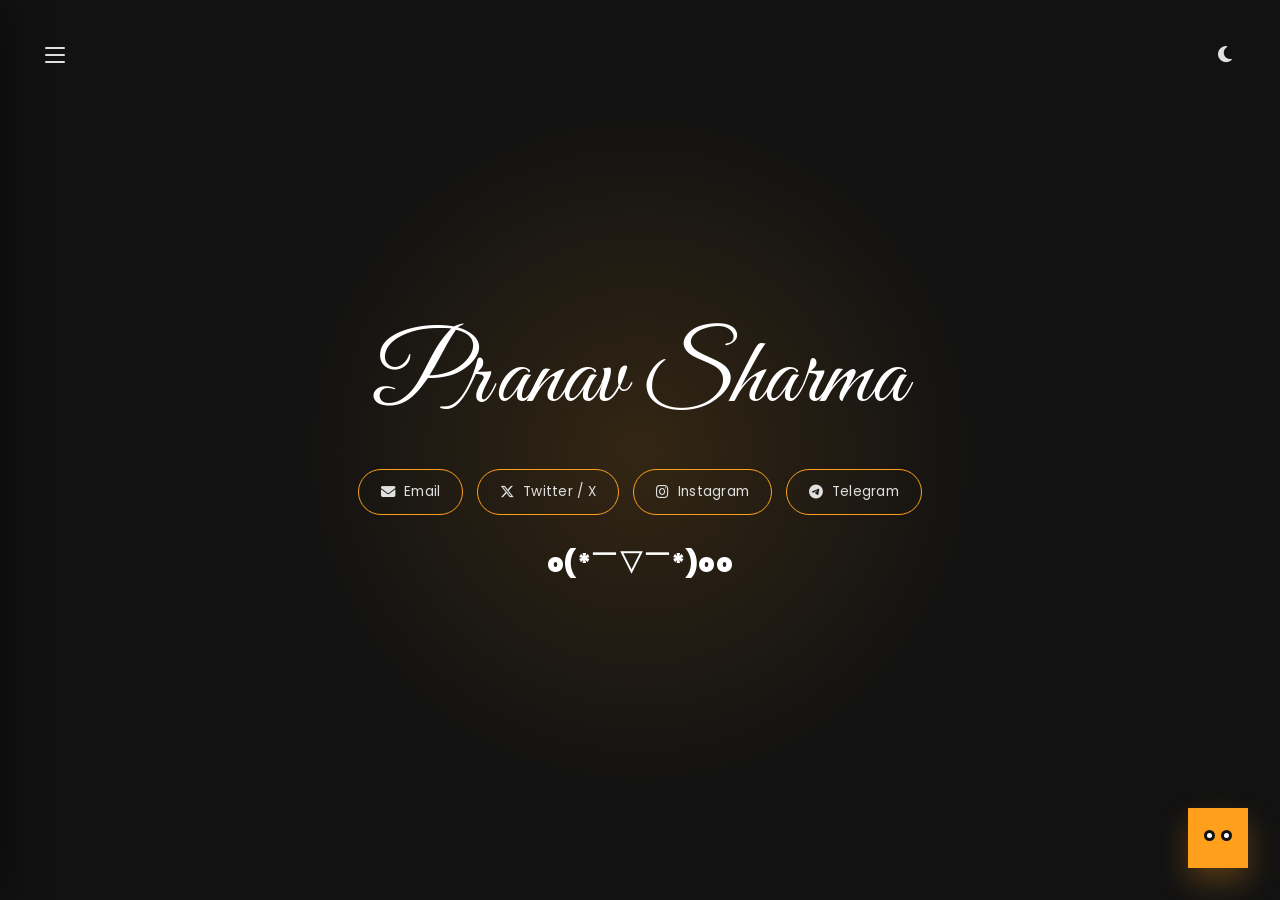
==== index.html @ 4fa2304f "Update index.html" ====
<!DOCTYPE html>
<html lang="en">
<head>
  <meta charset="UTF-8">
  <meta name="viewport" content="width=device-width, initial-scale=1.0">
  <title>Pranav Sharma</title>
  <meta name="description" content="Pranav Sharma — personal portfolio.">

  <link rel="preconnect" href="https://fonts.googleapis.com">
  <link rel="preconnect" href="https://fonts.gstatic.com" crossorigin>
  <link href="https://fonts.googleapis.com/css2?family=Great+Vibes&family=Poppins:wght@300;400;500;900&display=swap" rel="stylesheet">
  <link rel="stylesheet" href="https://cdnjs.cloudflare.com/ajax/libs/font-awesome/6.5.1/css/all.min.css">

  <style>
:root {
  --bg-color: #121212;
  --text-color: #e0e0e0;
  --name-color: #ffffff;
  --accent-color: #bb86fc;
  --accent-soft: rgba(187, 134, 252, 0.14);
  --accent-soft-strong: rgba(187, 134, 252, 0.28);
  --nav-bg: #1e1e1e;
  --shadow-color: rgba(0, 0, 0, 0.45);
  --backdrop-color: rgba(0, 0, 0, 0.5);
  --font-display: 'Great Vibes', cursive;
  --font-body: 'Poppins', sans-serif;
  --ease: cubic-bezier(0.4, 0, 0.2, 1);
}

body.light-theme {
  --bg-color: #fdfaf6;
  --text-color: #5d5d5d;
  --name-color: #2c2c2c;
  --nav-bg: #f9f4ef;
  --shadow-color: rgba(44, 44, 44, 0.12);
  --backdrop-color: rgba(44, 44, 44, 0.25);
}

* { margin: 0; padding: 0; box-sizing: border-box; }
html { scroll-behavior: smooth; }

body {
  background-color: var(--bg-color);
  color: var(--text-color);
  font-family: var(--font-body);
  font-weight: 300;
  overflow-x: hidden;
  min-height: 100vh;
  transition: background-color 0.5s ease, color 0.5s ease;
}

::selection { background: var(--accent-color); color: var(--bg-color); }
a { text-decoration: none; }
button { font-family: inherit; border: none; background: none; cursor: pointer; }

a:focus-visible,
button:focus-visible,
.pet-blob:focus-visible {
  outline: 2px solid var(--accent-color);
  outline-offset: 4px;
  border-radius: 4px;
}

.icon-btn {
  position: fixed;
  top: 2rem;
  width: 46px;
  height: 46px;
  display: flex;
  align-items: center;
  justify-content: center;
  border-radius: 50%;
  color: var(--text-color);
  font-size: 1.15rem;
  z-index: 1100;
  transition: background-color 0.3s ease, color 0.3s ease, transform 0.3s ease;
}

.icon-btn:hover {
  background-color: var(--accent-soft);
  color: var(--accent-color);
  transform: translateY(-2px);
}

.hamburger { left: 2rem; }
.theme-toggle { right: 2rem; }

.hamburger {
  display: flex;
  flex-direction: column;
  align-items: center;
  justify-content: center;
  gap: 5px;
}

.hamburger .bar {
  width: 20px;
  height: 2px;
  background-color: var(--text-color);
  border-radius: 2px;
  transition: transform 0.35s var(--ease), opacity 0.25s ease, background-color 0.3s ease;
}

.hamburger:hover .bar { background-color: var(--accent-color); }
.hamburger.open .bar:nth-child(1) { transform: translateY(7px) rotate(45deg); }
.hamburger.open .bar:nth-child(2) { opacity: 0; }
.hamburger.open .bar:nth-child(3) { transform: translateY(-7px) rotate(-45deg); }

.icon-moon, .icon-sun {
  position: absolute;
  top: 50%;
  left: 50%;
  transform: translate(-50%, -50%) rotate(0deg);
  transition: opacity 0.45s ease, transform 0.55s var(--ease);
}

.icon-moon { opacity: 1; }
.icon-sun  { opacity: 0; transform: translate(-50%, -50%) rotate(-90deg); }
body.light-theme .icon-moon { opacity: 0; transform: translate(-50%, -50%) rotate(90deg); }
body.light-theme .icon-sun  { opacity: 1; transform: translate(-50%, -50%) rotate(0deg); }

.nav-backdrop {
  position: fixed;
  inset: 0;
  background: var(--backdrop-color);
  opacity: 0;
  pointer-events: none;
  transition: opacity 0.4s ease;
  z-index: 999;
}
.nav-backdrop.visible { opacity: 1; pointer-events: auto; }

.side-nav {
  position: fixed;
  top: 0;
  left: 0;
  height: 100vh;
  width: 320px;
  max-width: 85vw;
  background-color: var(--nav-bg);
  transform: translateX(-100%);
  transition: transform 0.5s var(--ease), background-color 0.5s ease;
  z-index: 1000;
  padding: 6rem 2.2rem 2rem;
  box-shadow: 6px 0 40px var(--shadow-color);
  overflow-y: auto;
  scrollbar-width: thin;
  scrollbar-color: var(--accent-soft-strong) transparent;
}
.side-nav.open { transform: translateX(0); }

.side-nav::-webkit-scrollbar { width: 4px; }
.side-nav::-webkit-scrollbar-track { background: transparent; }
.side-nav::-webkit-scrollbar-thumb { background: var(--accent-soft-strong); border-radius: 2px; }

.projects-title {
  font-family: var(--font-body);
  font-weight: 500;
  font-size: 0.95rem;
  text-transform: uppercase;
  letter-spacing: 0.14em;
  color: var(--accent-color);
  margin-bottom: 2rem;
  padding-bottom: 0.9rem;
  border-bottom: 1px solid var(--accent-soft-strong);
}

.servers-title {
  display: flex;
  align-items: center;
  justify-content: space-between;
  gap: 0.6rem;
  flex-wrap: wrap;
}

.projects-container { display: flex; flex-direction: column; gap: 0.85rem; }

.project-button {
  display: flex;
  align-items: center;
  gap: 0.85rem;
  padding: 0.9rem 1.1rem;
  border-radius: 12px;
  color: var(--text-color);
  font-size: 0.9rem;
  font-weight: 300;
  letter-spacing: 0.01em;
  border: 1px solid transparent;
  transition: background-color 0.3s ease, border-color 0.3s ease, transform 0.3s var(--ease), color 0.3s ease;
  position: relative;
}

.project-button .btn-icon {
  color: var(--accent-color);
  width: 18px;
  text-align: center;
  font-size: 0.95rem;
  flex-shrink: 0;
}

.project-button:hover,
.project-button:focus-visible {
  background-color: var(--accent-soft);
  border-color: var(--accent-soft-strong);
  transform: translateX(6px);
}

.servers-section { margin-top: 2.5rem; }
.project-button-text { flex: 1; }

.project-button-status {
  font-size: 0.8rem;
  color: var(--accent-color);
  opacity: 0.7;
  flex-shrink: 0;
}

.project-button.unavailable { cursor: not-allowed; opacity: 0.45; }
.project-button.unavailable:hover,
.project-button.unavailable:focus-visible {
  background-color: transparent;
  border-color: transparent;
  transform: none;
}

.hero {
  position: relative;
  min-height: 100vh;
  display: flex;
  flex-direction: column;
  align-items: center;
  justify-content: center;
  gap: 2.2rem;
  padding: 2rem 1.5rem;
  text-align: center;
  opacity: 0;
  transform: translateY(22px);
  animation: heroReveal 1s var(--ease) forwards;
  animation-delay: 0.2s;
  transition: opacity 0.4s ease, filter 0.4s ease, transform 0.4s ease;
}

body.nav-open .hero {
  opacity: 0.4;
  filter: blur(1px);
  transform: scale(0.98);
}

.hero-glow {
  position: absolute;
  top: 50%;
  left: 50%;
  width: min(700px, 90vw);
  height: min(700px, 90vw);
  transform: translate(-50%, -50%);
  background: radial-gradient(circle, var(--accent-soft) 0%, transparent 70%);
  pointer-events: none;
  z-index: -1;
  transition: background 0.5s ease;
}

.name {
  font-family: var(--font-display);
  font-weight: 400;
  font-size: clamp(3rem, 11vw, 6rem);
  line-height: 1.15;
  color: var(--name-color);
  transition: color 0.5s ease;
}

.daily-emoji {
  font-family: 'Poppins', sans-serif;
  font-weight: 900;
  font-size: clamp(1.1rem, 3.2vw, 1.6rem);
  letter-spacing: 0.02em;
  line-height: 1;
  color: #ffffff;
  transition: transform 0.3s var(--ease);
  user-select: none;
  cursor: default;
}
.daily-emoji:hover { transform: scale(1.08) rotate(-2deg); }

.links-container {
  display: flex;
  flex-wrap: wrap;
  align-items: center;
  justify-content: center;
  gap: 0.9rem;
  max-width: 620px;
}

.link-button {
  display: inline-flex;
  align-items: center;
  gap: 0.55rem;
  padding: 0.75rem 1.35rem;
  border: 1.5px solid var(--accent-color);
  border-radius: 999px;
  color: var(--text-color);
  font-size: 0.85rem;
  font-weight: 400;
  letter-spacing: 0.02em;
  transition: background-color 0.35s var(--ease), color 0.35s var(--ease), transform 0.35s var(--ease), box-shadow 0.35s var(--ease), border-color 0.5s ease;
}

.link-button i { font-size: 0.9rem; }

.link-button:hover,
.link-button:focus-visible {
  background-color: var(--accent-color);
  color: var(--bg-color);
  transform: translateY(-3px);
  box-shadow: 0 10px 26px var(--accent-soft-strong);
}

.pet-wrap {
  position: fixed;
  bottom: 2rem;
  right: 2rem;
  z-index: 500;
  animation: petFloat 5.5s ease-in-out infinite;
}

.pet-blob {
  position: relative;
  width: 60px;
  height: 60px;
  background-color: var(--accent-color);
  box-shadow: 0 14px 30px var(--accent-soft-strong);
  cursor: pointer;
  animation: petMorph 7s ease-in-out infinite;
  transition: transform 0.3s var(--ease), background-color 0.5s ease;
}

.pet-blob:hover { transform: scale(1.08); }
.pet-blob.squish { animation: petMorph 7s ease-in-out infinite, petSquish 0.55s ease; }

.pet-eye {
  position: absolute;
  top: 36%;
  width: 11px;
  height: 11px;
  background-color: var(--bg-color);
  border-radius: 50%;
  display: flex;
  align-items: center;
  justify-content: center;
  transition: background-color 0.5s ease;
}

.pet-eye.left  { left: 26%; }
.pet-eye.right { right: 26%; }

.pet-pupil {
  width: 5px;
  height: 5px;
  border-radius: 50%;
  background-color: var(--name-color);
  transition: background-color 0.5s ease, transform 0.12s ease-out;
}

.pet-bubble {
  position: absolute;
  bottom: 82px;
  right: -8px;
  min-width: max-content;
  background-color: var(--nav-bg);
  color: var(--text-color);
  padding: 0.55rem 0.95rem;
  border-radius: 14px;
  font-size: 0.8rem;
  font-weight: 400;
  box-shadow: 0 10px 26px var(--shadow-color);
  opacity: 0;
  transform: translateY(8px) scale(0.92);
  transition: opacity 0.3s ease, transform 0.3s ease, background-color 0.5s ease;
  pointer-events: none;
}

.pet-bubble.show { opacity: 1; transform: translateY(0) scale(1); }

.pet-bubble::after {
  content: '';
  position: absolute;
  bottom: -5px;
  right: 24px;
  width: 10px;
  height: 10px;
  background-color: var(--nav-bg);
  transform: rotate(45deg);
  transition: background-color 0.5s ease;
}

@keyframes heroReveal { to { opacity: 1; transform: translateY(0); } }

@keyframes petFloat {
  0%, 100% { transform: translateY(0); }
  50% { transform: translateY(-14px); }
}

@keyframes petMorph {
  0%, 100% { border-radius: 60% 40% 55% 45% / 55% 45% 60% 40%; }
  25%       { border-radius: 45% 55% 60% 40% / 40% 60% 45% 55%; }
  50%       { border-radius: 50% 50% 40% 60% / 60% 40% 55% 45%; }
  75%       { border-radius: 55% 45% 50% 50% / 45% 55% 40% 60%; }
}

@keyframes petSquish {
  0%   { transform: scale(1, 1); }
  30%  { transform: scale(1.22, 0.8); }
  55%  { transform: scale(0.88, 1.12); }
  75%  { transform: scale(1.06, 0.95); }
  100% { transform: scale(1, 1); }
}

@media (max-width: 900px) {
  .side-nav { width: 300px; padding: 5.5rem 2rem 2rem; }
}

@media (max-width: 600px) {
  .icon-btn { top: 1.25rem; width: 42px; height: 42px; }
  .hamburger { left: 1.25rem; }
  .theme-toggle { right: 1.25rem; }
  .hero { gap: 1.6rem; padding: 1.5rem 1.25rem; }
  .name { font-size: clamp(2.6rem, 13vw, 3.6rem); }
  .links-container { gap: 0.6rem; }
  .link-button { font-size: 0.78rem; padding: 0.65rem 1.05rem; }
  .side-nav { width: 82vw; padding: 5rem 1.5rem 2rem; }
  .pet-wrap { bottom: 1.25rem; right: 1.25rem; }
  .pet-blob { width: 50px; height: 50px; }
  .pet-eye { width: 9px; height: 9px; }
  .pet-pupil { width: 4px; height: 4px; }
  .pet-bubble { font-size: 0.75rem; bottom: 70px; }
}

@media (prefers-reduced-motion: reduce) {
  *, *::before, *::after {
    animation-duration: 0.01ms !important;
    animation-iteration-count: 1 !important;
    transition-duration: 0.01ms !important;
    scroll-behavior: auto !important;
  }
}
  </style>
</head>
<body>

  <div class="nav-backdrop" id="navBackdrop"></div>

  <button class="icon-btn hamburger" id="hamburgerBtn" aria-label="Open navigation" aria-expanded="false" aria-controls="sideNav">
    <span class="bar"></span><span class="bar"></span><span class="bar"></span>
  </button>

  <button class="icon-btn theme-toggle" id="themeToggle" aria-label="Toggle light and dark theme">
    <i class="fa-solid fa-moon icon-moon" aria-hidden="true"></i>
    <i class="fa-solid fa-sun icon-sun"  aria-hidden="true"></i>
  </button>

  <nav class="side-nav" id="sideNav" aria-hidden="true">

    <div class="projects-section">
      <p class="projects-title">My Projects</p>
      <div class="projects-container">
        <a href="https://tictactoebypranavsharma.pages.dev/" target="_blank" rel="noopener noreferrer" class="project-button">
          <i class="fa-solid fa-hashtag btn-icon"></i><span class="project-button-text">Tic Tac Toe</span>
        </a>
        <a href="https://tictactoe-live-by-pranav-sharma-ren.onrender.com/" target="_blank" rel="noopener noreferrer" class="project-button">
          <i class="fa-solid fa-users btn-icon"></i><span class="project-button-text">Tic Tac Toe Live</span>
        </a>
        <a href="https://urlshortenerz.pages.dev/" target="_blank" rel="noopener noreferrer" class="project-button">
          <i class="fa-solid fa-link btn-icon"></i><span class="project-button-text">URL Shortener</span>
        </a>
        <a href="https://pranav-sharma.pages.dev/attractor/" target="_blank" rel="noopener noreferrer" class="project-button">
          <i class="fa-solid fa-atom btn-icon"></i><span class="project-button-text">Attractor</span>
        </a>
        <a href="https://pranav-sharma.pages.dev/birthday/" target="_blank" rel="noopener noreferrer" class="project-button">
          <i class="fa-solid fa-cake-candles btn-icon"></i><span class="project-button-text">Birthday</span>
        </a>
      </div>
    </div>

    <div class="projects-section servers-section">
      <p class="projects-title servers-title">
        <span>Servers</span>
      </p>

      <div class="projects-container" id="serversContainer">
        <a href="https://photos.pranavsharma.dpdns.org" target="_blank" rel="noopener noreferrer" class="project-button">
          <i class="fa-solid fa-images btn-icon" aria-hidden="true"></i><span class="project-button-text">Photos</span>
        </a>
        <a href="https://music.pranavsharma.dpdns.org/web/#/music?topParentId=7e64e319657a9516ec78490da03edccb&collectionType=music&tab=5" target="_blank" rel="noopener noreferrer" class="project-button">
          <i class="fa-solid fa-music btn-icon" aria-hidden="true"></i><span class="project-button-text">Music</span>
        </a>
        <a href="https://files.pranavsharma.dpdns.org" target="_blank" rel="noopener noreferrer" class="project-button">
          <i class="fa-solid fa-folder-open btn-icon" aria-hidden="true"></i><span class="project-button-text">Files</span>
        </a>
        <a href="https://vault.pranavsharma.dpdns.org" target="_blank" rel="noopener noreferrer" class="project-button">
          <i class="fa-solid fa-shield-halved btn-icon" aria-hidden="true"></i><span class="project-button-text">Vault</span>
        </a>
        <a href="https://youtube.pranavsharma.dpdns.org" target="_blank" rel="noopener noreferrer" class="project-button">
          <i class="fa-brands fa-youtube btn-icon" aria-hidden="true"></i><span class="project-button-text">YouTube Downloader</span>
        </a>
        <a href="https://chat.pranavsharma.dpdns.org/#/chat" target="_blank" rel="noopener noreferrer" class="project-button">
          <i class="fa-solid fa-comments btn-icon" aria-hidden="true"></i><span class="project-button-text">Chat</span>
        </a>
      </div>
    </div>

    <div class="projects-section">
      <p class="projects-title">Personal Stuffs</p>
      <div class="projects-container">
        <a href="https://project-alpha.z3957759.workers.dev/" target="_blank" rel="noopener noreferrer" class="project-button">
          <i class="fa-solid fa-a btn-icon"></i><span class="project-button-text">Project Alpha</span>
        </a>
      </div>
    </div>

  </nav>

  <main class="hero" id="hero">
    <div class="hero-glow" aria-hidden="true"></div>
    <h1 class="name">Pranav Sharma</h1>
    <div class="links-container">
      <a href="mailto:pranavsharma2009@cloud.com" class="link-button"><i class="fa-solid fa-envelope"></i> Email</a>
      <a href="https://x.com/pranavsharma_io" target="_blank" rel="noopener noreferrer" class="link-button"><i class="fa-brands fa-x-twitter"></i> Twitter / X</a>
      <a href="https://instagram.com/pranavsharma.io" target="_blank" rel="noopener noreferrer" class="link-button"><i class="fa-brands fa-instagram"></i> Instagram</a>
      <a href="https://t.me/pranavsharmahere" target="_blank" rel="noopener noreferrer" class="link-button"><i class="fa-brands fa-telegram"></i> Telegram</a>
    </div>
    <div class="daily-emoji" id="dailyEmoji" aria-hidden="true"></div>
  </main>

  <div class="pet-wrap" id="petWrap">
    <div class="pet-bubble" id="petBubble"></div>
    <div class="pet-blob" id="petBlob" role="button" tabindex="0" aria-label="A little companion. Click to say hi.">
      <div class="pet-eye left"><span class="pet-pupil" id="pupilLeft"></span></div>
      <div class="pet-eye right"><span class="pet-pupil" id="pupilRight"></span></div>
    </div>
  </div>

  <script>
  const dailyAccents = [
    '#FF3B7F','#FF6B35','#FFB800','#7CFF6B','#20C997','#00D4FF','#3B82F6',
    '#7C4DFF','#D946EF','#FF2E63','#FF9F1C','#2EC4B6','#06D6A0','#118AB2',
    '#EF476F','#FFD166','#8338EC','#3A86FF','#FB5607','#FF006E','#00F5D4',
    '#F72585','#4CC9F0','#7209B7','#F94144','#F3722C','#90BE6D','#43AA8B',
    '#577590','#FFCA3A','#C77DFF','#39FF14','#FF61A6','#00E5FF','#FFD23F',
    '#FF073A','#00FFAB','#FF4D6D','#9D4EDD','#FFA62B','#00B4D8','#B5179E',
    '#FF9E00','#40C9A2','#FF477E','#4EA8DE','#FFEA00','#7400B8','#FF7B00',
    '#38B000','#E4FF1A','#FF1E56','#00C2D1','#845EC2','#FF9671',
  ];

  function hexToRgb(hex) {
    const v = hex.replace('#','');
    return { r: parseInt(v.slice(0,2),16), g: parseInt(v.slice(2,4),16), b: parseInt(v.slice(4,6),16) };
  }

  function applyDailyAccent() {
    const color = dailyAccents[dayOfYear(new Date()) % dailyAccents.length];
    const { r, g, b } = hexToRgb(color);
    const light = document.body.classList.contains('light-theme');
    const sa = light ? 0.10 : 0.14, ss = light ? 0.20 : 0.28;
    document.documentElement.style.setProperty('--accent-color', color);
    document.documentElement.style.setProperty('--accent-soft',       `rgba(${r},${g},${b},${sa})`);
    document.documentElement.style.setProperty('--accent-soft-strong',`rgba(${r},${g},${b},${ss})`);
  }

  const happyEmoticons = [
    "ヾ(≧▽≦*)o","φ(￣0￣)q","(≧▽≦q)","ψ(｀∇´)ψ","（￣︶￣）↗","^_^^","(～￣▽￣)～",
    "( •̀ ω •́ )✧","[]\\(￣▽￣)","φ(゜▽゜*)♪","o(*^＠^*)o","O(∩_∩)O","(✿◡‿◡)","(*^▽^)",
    "（*＾-＾）","(*^_^)","(❁´◡`❁)","(≧∇≦)ﾉ","(´▽`ʃ♡ƪ)","(●ˇ∀ˇ●)","○( ＾皿＾)っ","Hehehe…",
    "(￣y▽￣)╭","Ohohoho.....","^o^/","(‾◡◝)","╰(*°▽°*)╯","(〃￣︶￣)人(￣︶￣〃)","o(*^▽^*)┛",
    "o(*￣▽￣*)ブ","(^_-)db(-_^)","♪(^∇^)","(≧∀≦)ゞ","o(*￣︶￣*)o","--<-<-<@","(oﾟvﾟ)ノ",
    "o(*≧▽≦)ツ┏━┓","(/≧▽≦)/","( $ _ $ )","(☆▽☆)","ヾ(＠⌒ー⌒＠)ノ","ㄟ(≧◇≦)ㄏ","o((>ω< ))o",
    "( *︾▽︾)","ヾ(≧ ▽ ≦)ゝ","☆*: .｡. o(≧▽≦)o .｡.:☆","(((o(*ﾟ▽ﾟ*)o)))","＼(((￣(￣(￣▽￣)￣)￣)))／",
    "♪(´▽｀)","( *^-^)ρ(^0^* )","~///(^v^)\\\\~","(^///^)","(p≧w≦q)","o(*￣▽￣*)o","( •̀ ω •́ )y",
    "(o゜▽゜)o☆","ƪ(˘⌣˘)ʃ","ヾ(•ω•`)o","\\(￣︶￣*\\))","(* ￣3)(ε￣ *)","－O－","(*￣3￣)╭",
    "( ´･･)ﾉ(._.``*)","(｡･∀･)ﾉﾞ","o(\\*￣▽￣\\*)ブ","(_　_)","。゜zｚＺ","(∪.∪ )...zzz",
    "!(*￣(￣　*)(￣o￣) . z Z","(づ￣ 3￣)づ","（＾∀＾●）ﾉｼ","（づ￣3￣）づ","╭❤️～","\\(@^0^@)/",
    "ヾ(^▽^*)))","(～﹃～)~zZ","☆⌒(*＾-゜)v","(￣o￣) . z Z","(*￣;(￣ *)","||ヽ(*￣▽￣*)ノミ|Ю",
    "(＾Ｕ＾)ノ~ＹＯ","o(*°▽°*)o","ヾ(￣▽￣) Bye~Bye~","( ﾟдﾟ)つ Bye","(๑•̀ㅂ•́)و✧",
    "(ﾉ◕ヮ◕)ﾉ*:･ﾟ✧","(∩^o^)⊃━☆","✪ ω ✪","d=====(￣▽￣*)b","＜（＾－＾）＞","o(*￣▽￣*)oo",
    "(￣▽￣)ｄ","(╹ڡ╹ )","(u‿ฺu✿ฺ)","ヽ(✿ﾟ▽ﾟ)ノ","( •̀ .̫ •́ )✧","(^^ゞ","(＠＾０＾)","（。＾▽＾）",
    "Ψ(￣∀￣)Ψ","*★,°:.☆(￣▽￣)/$:\\*.°★* 。","o(≧∀≦)o","(。・∀・)ノ","\\(≧▽≦)/","~b(￣▽￣)d",
    "o(^▽^)o","(👉ﾟヮﾟ)👉","👈(ﾟヮﾟ👈)","👈(⌒▽⌒)👉","(¬‿¬)","(•_•)","( •_•)>⌐■-■","(⌐■_■)",
    "ヾ(⌐■_■)ノ♪","(▀̿Ĺ̯▀̿ ̿)","＼(ﾟｰﾟ＼)( ﾉ ﾟｰﾟ)ﾉ","(￣y▽,￣)╭","(o|o)","(^人^)","§(￣▽￣)§",
    "ψ(._. )>","(/▽＼)","(o′┏▽┓｀o)","(*≧︶≦))","(￣▽￣* )ゞ","(　o=^•ェ•)o　┏━┓","ผ(•̀_•́ผ)",
    "(○｀ 3′○)","(❤️´艸｀❤️)","（〃｀ 3′〃）","(ง •_•)ง","(●'◡'●)","(. ❛ ᴗ ❛.)","ლ(╹◡╹ლ)",
    "o(〃＾▽＾〃)o","(✿◠‿◠)","(>'-'<)","(。・ω・。)","(ﾉФωФ)ﾉ","ˋ( ° ▽、° )","=￣ω￣=",
    "ο(=•ω＜=)ρ⌒☆","(✿◕‿◕✿)","✍️(◔◡◔)","(★‿★)","╰(￣ω￣ｏ)","~(￣▽￣)~","*〜(￣▽￣〜)",
    "(〜￣▽￣)〜","(～o￣3￣)～","ԅ(¯﹃¯ԅ)","(￣﹃￣)","༼ つ ◕_◕ ༽つ","o(*////▽////)q","(/ω＼*)",
    "………","(/ω•＼)","( ‵▽′)ψ","(❤️ ω ❤️)","(★ ω ★)","ヽ(￣ω￣(￣ω￣〃)ゝ","*(੭*ˊᵕˋ)੭",
    "ଘ┏ (゜ω゜)=👉","U•ェ•U","（￣。。￣）","m( =∩王∩= )m","o(=•ェ•=)m","(‧‧)nnn","\\(0^◇^0)/~",
    "o( =∩ω∩= )m","--\\(˙<>˙)/--","ﾉ≡[。。]≡","ฅʕ•̫͡•ʔฅ","( ◍•㉦•◍ )","(◉Θ◉)","ϵ( ‘Θ’ )϶",
    "( ⓛ ω ⓛ )","(✧×✧)","(^◕.◕^)","ᓚᘏᗢ","~(=^‥^)ノ","/ᐠ｡ꞈ｡ᐟ\\","(^._.^)ﾉ","(^・ω・^ )",
    "(ʘᴥʘ)","( ¯(∞)¯ )","(￣(工)￣)","<。)#)))≦","^(￣(oo)￣)^","(ʘ ͜ʖ ʘ)","( ͡• ͜ʖ ͡• )",
    "( ͡° ͜ʖ ͡°)","( ͡~ ͜ʖ ͡°)","¯\\_(ツ)_/¯","（*゜ー゜）","（⊙ｏ⊙）","(*￣０￣)ノ","＼（〇_ｏ）／",
    "(⊙o⊙)","¯\\(°_o)/¯","m( _ _ )m","(+_+)?","(o_ _)ﾉ","(￣▽￣)\"","(´ｰ∀ｰ`*)","(☆-ｖ-)",
    "(。・・)ノ","♨︎_♨︎","◉_◉","(●__●)","(⊙_◎)","⚆_⚆","(•ˋ _ ˊ•)","^*^","╰(°▽°)╯",
    ":-)",":-D","ᓚᘏᗢ",";)^","*~",";-):",")^*^","\\:D","^0^","\\:P",":-P",";P","OwO","UwU",
    "~*~","^o^","<3","^3^",":-x","+*+","O_O","\\:O","¬*¬",";*","=.=",";]","^*+",";O","):-]",
    "^.^","=)","):-3","=D","*<","(*_*)"
  ];

  function dayOfYear(date) {
    const start = new Date(date.getFullYear(), 0, 0);
    const diff = date - start;
    return Math.floor(diff / 86400000);
  }

  function applyDailyEmoji() {
    const el = document.getElementById('dailyEmoji');
    if (!el) return;
    el.textContent = happyEmoticons[dayOfYear(new Date()) % happyEmoticons.length];
  }

  document.addEventListener('DOMContentLoaded', () => {
    const body         = document.body;
    const hamburgerBtn = document.getElementById('hamburgerBtn');
    const sideNav      = document.getElementById('sideNav');
    const navBackdrop  = document.getElementById('navBackdrop');
    const themeToggle  = document.getElementById('themeToggle');
    const petBlob      = document.getElementById('petBlob');
    const petBubble    = document.getElementById('petBubble');
    const pupilLeft    = document.getElementById('pupilLeft');
    const pupilRight   = document.getElementById('pupilRight');

    if (localStorage.getItem('theme') === 'light') body.classList.add('light-theme');
    applyDailyAccent();
    applyDailyEmoji();

    themeToggle.addEventListener('click', () => {
      body.classList.toggle('light-theme');
      localStorage.setItem('theme', body.classList.contains('light-theme') ? 'light' : 'dark');
      applyDailyAccent();
    });

    function openNav()  {
      sideNav.classList.add('open'); navBackdrop.classList.add('visible');
      hamburgerBtn.classList.add('open'); body.classList.add('nav-open');
      hamburgerBtn.setAttribute('aria-expanded','true');
      sideNav.setAttribute('aria-hidden','false');
    }
    function closeNav() {
      sideNav.classList.remove('open'); navBackdrop.classList.remove('visible');
      hamburgerBtn.classList.remove('open'); body.classList.remove('nav-open');
      hamburgerBtn.setAttribute('aria-expanded','false');
      sideNav.setAttribute('aria-hidden','true');
    }

    hamburgerBtn.addEventListener('click', () => sideNav.classList.contains('open') ? closeNav() : openNav());
    navBackdrop.addEventListener('click', closeNav);
    document.addEventListener('keydown', e => { if (e.key === 'Escape' && sideNav.classList.contains('open')) closeNav(); });

    document.addEventListener('mousemove', e => {
      const r = petBlob.getBoundingClientRect();
      const cx = r.left + r.width / 2, cy = r.top + r.height / 2;
      const angle = Math.atan2(e.clientY - cy, e.clientX - cx);
      const dist  = Math.min(3, Math.hypot(e.clientX - cx, e.clientY - cy) / 40);
      const mx = Math.cos(angle) * dist, my = Math.sin(angle) * dist;
      pupilLeft.style.transform  = `translate(${mx}px, ${my}px)`;
      pupilRight.style.transform = `translate(${mx}px, ${my}px)`;
    });

    const msgs = ['hi there! 👋', 'hello!', '*wiggles*', 'having a good day?', 'boop!', '✨ hey ✨'];
    let msgIdx = 0, bubbleTimer;

    function greet() {
      petBlob.classList.remove('squish');
      void petBlob.offsetWidth;
      petBlob.classList.add('squish');
      petBubble.textContent = msgs[msgIdx];
      msgIdx = (msgIdx + 1) % msgs.length;
      petBubble.classList.add('show');
      clearTimeout(bubbleTimer);
      bubbleTimer = setTimeout(() => petBubble.classList.remove('show'), 1800);
    }

    petBlob.addEventListener('click', greet);
    petBlob.addEventListener('keydown', e => { if (e.key === 'Enter' || e.key === ' ') { e.preventDefault(); greet(); } });
  });
  </script>
</body>
</html>
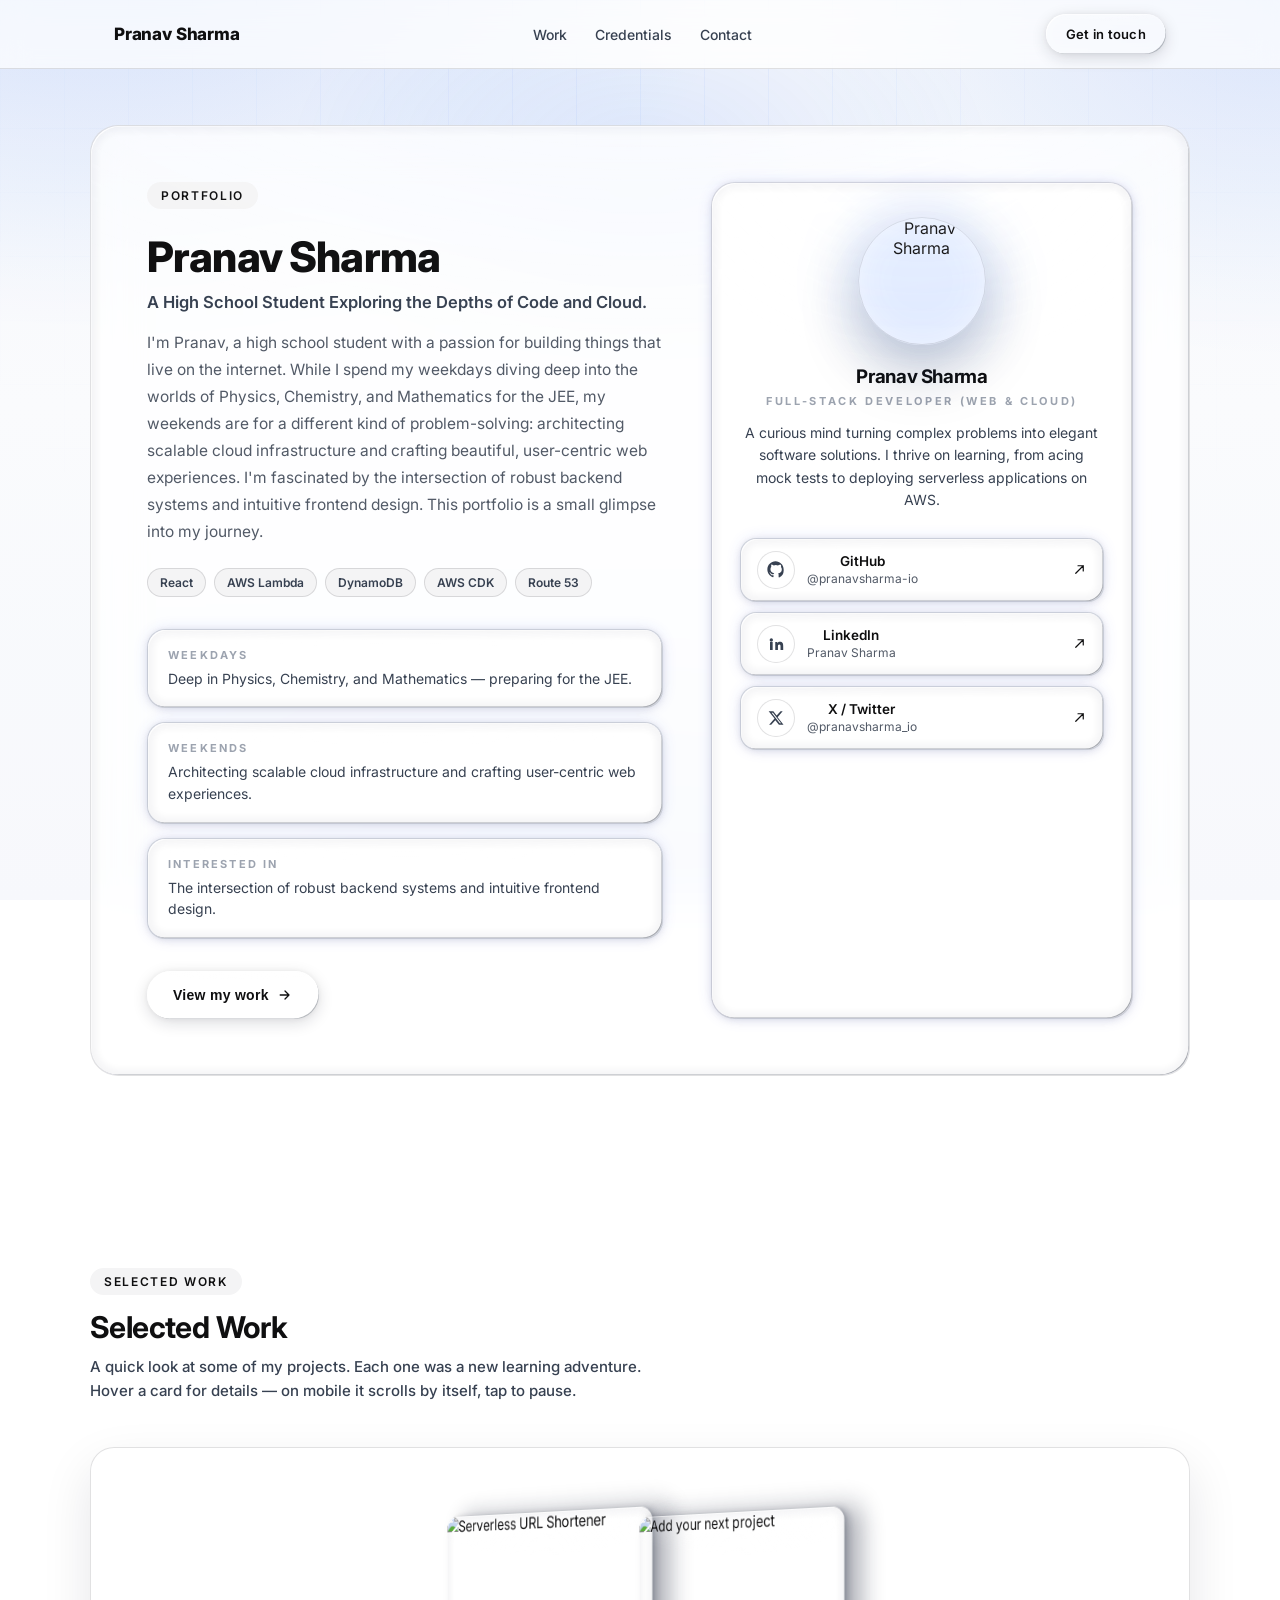
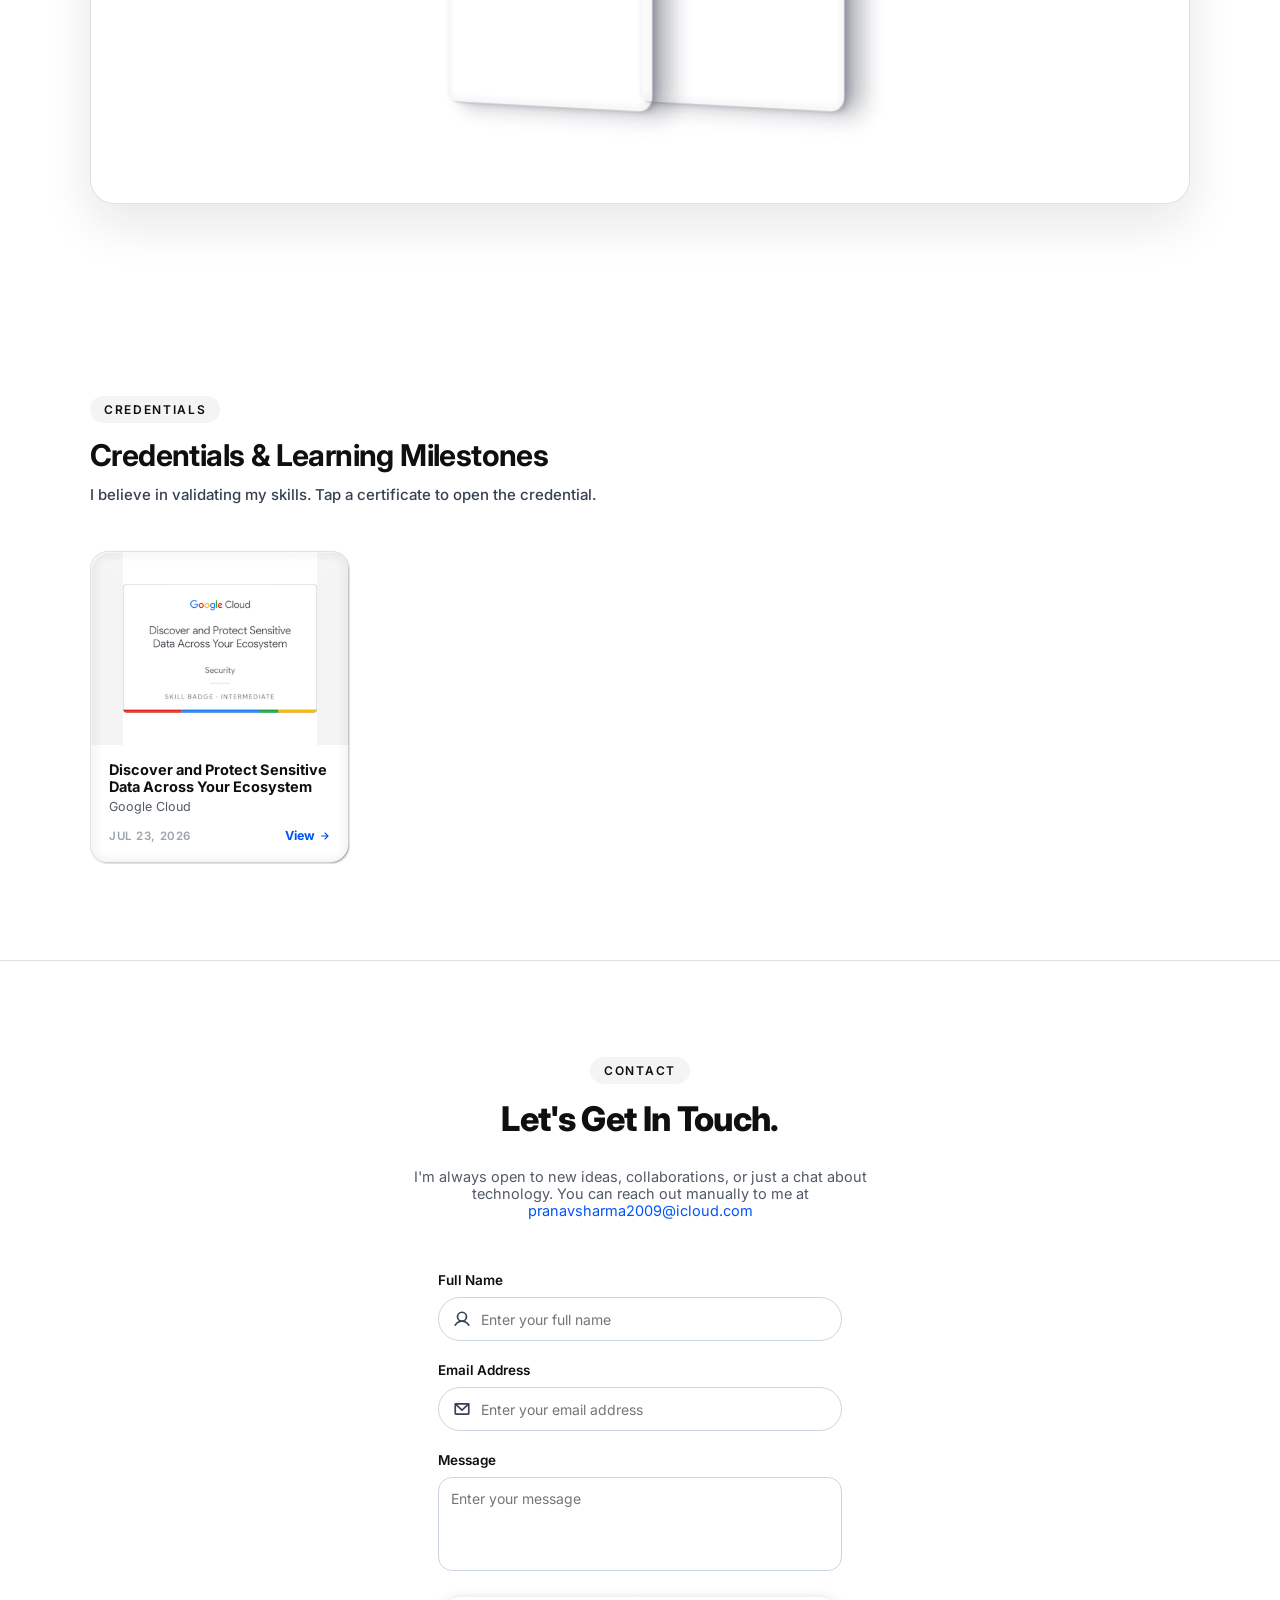
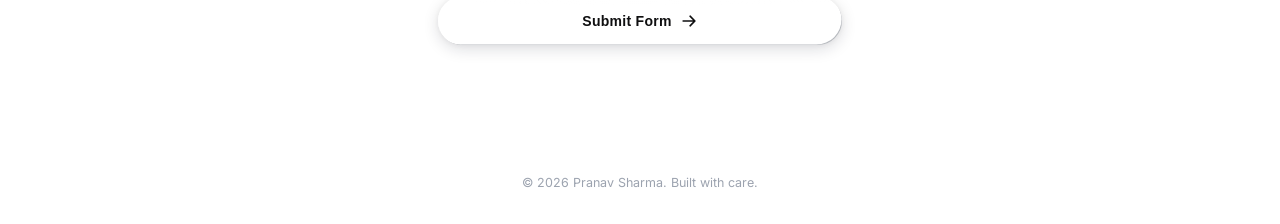
==== commit 96a6c352: "new" ====
--- a/index.html
+++ b/index.html
@@ -1,684 +1,675 @@
 <!DOCTYPE html>
 <html lang="en">
 <head>
-  <meta charset="UTF-8">
-  <meta name="viewport" content="width=device-width, initial-scale=1.0">
-  <title>Pranav Sharma</title>
-  <meta name="description" content="Pranav Sharma — personal portfolio.">
-
-  <link rel="preconnect" href="https://fonts.googleapis.com">
-  <link rel="preconnect" href="https://fonts.gstatic.com" crossorigin>
-  <link href="https://fonts.googleapis.com/css2?family=Great+Vibes&family=Poppins:wght@300;400;500;900&display=swap" rel="stylesheet">
-  <link rel="stylesheet" href="https://cdnjs.cloudflare.com/ajax/libs/font-awesome/6.5.1/css/all.min.css">
-
-  <style>
-:root {
-  --bg-color: #121212;
-  --text-color: #e0e0e0;
-  --name-color: #ffffff;
-  --accent-color: #bb86fc;
-  --accent-soft: rgba(187, 134, 252, 0.14);
-  --accent-soft-strong: rgba(187, 134, 252, 0.28);
-  --nav-bg: #1e1e1e;
-  --shadow-color: rgba(0, 0, 0, 0.45);
-  --backdrop-color: rgba(0, 0, 0, 0.5);
-  --font-display: 'Great Vibes', cursive;
-  --font-body: 'Poppins', sans-serif;
-  --ease: cubic-bezier(0.4, 0, 0.2, 1);
-}
-
-body.light-theme {
-  --bg-color: #fdfaf6;
-  --text-color: #5d5d5d;
-  --name-color: #2c2c2c;
-  --nav-bg: #f9f4ef;
-  --shadow-color: rgba(44, 44, 44, 0.12);
-  --backdrop-color: rgba(44, 44, 44, 0.25);
-}
-
-* { margin: 0; padding: 0; box-sizing: border-box; }
-html { scroll-behavior: smooth; }
-
-body {
-  background-color: var(--bg-color);
-  color: var(--text-color);
-  font-family: var(--font-body);
-  font-weight: 300;
-  overflow-x: hidden;
-  min-height: 100vh;
-  transition: background-color 0.5s ease, color 0.5s ease;
-}
-
-::selection { background: var(--accent-color); color: var(--bg-color); }
-a { text-decoration: none; }
-button { font-family: inherit; border: none; background: none; cursor: pointer; }
-
-a:focus-visible,
-button:focus-visible,
-.pet-blob:focus-visible {
-  outline: 2px solid var(--accent-color);
-  outline-offset: 4px;
-  border-radius: 4px;
-}
-
-.icon-btn {
-  position: fixed;
-  top: 2rem;
-  width: 46px;
-  height: 46px;
-  display: flex;
-  align-items: center;
-  justify-content: center;
-  border-radius: 50%;
-  color: var(--text-color);
-  font-size: 1.15rem;
-  z-index: 1100;
-  transition: background-color 0.3s ease, color 0.3s ease, transform 0.3s ease;
-}
-
-.icon-btn:hover {
-  background-color: var(--accent-soft);
-  color: var(--accent-color);
-  transform: translateY(-2px);
-}
-
-.hamburger { left: 2rem; }
-.theme-toggle { right: 2rem; }
-
-.hamburger {
-  display: flex;
-  flex-direction: column;
-  align-items: center;
-  justify-content: center;
-  gap: 5px;
-}
-
-.hamburger .bar {
-  width: 20px;
-  height: 2px;
-  background-color: var(--text-color);
-  border-radius: 2px;
-  transition: transform 0.35s var(--ease), opacity 0.25s ease, background-color 0.3s ease;
-}
-
-.hamburger:hover .bar { background-color: var(--accent-color); }
-.hamburger.open .bar:nth-child(1) { transform: translateY(7px) rotate(45deg); }
-.hamburger.open .bar:nth-child(2) { opacity: 0; }
-.hamburger.open .bar:nth-child(3) { transform: translateY(-7px) rotate(-45deg); }
-
-.icon-moon, .icon-sun {
-  position: absolute;
-  top: 50%;
-  left: 50%;
-  transform: translate(-50%, -50%) rotate(0deg);
-  transition: opacity 0.45s ease, transform 0.55s var(--ease);
-}
-
-.icon-moon { opacity: 1; }
-.icon-sun  { opacity: 0; transform: translate(-50%, -50%) rotate(-90deg); }
-body.light-theme .icon-moon { opacity: 0; transform: translate(-50%, -50%) rotate(90deg); }
-body.light-theme .icon-sun  { opacity: 1; transform: translate(-50%, -50%) rotate(0deg); }
-
-.nav-backdrop {
-  position: fixed;
-  inset: 0;
-  background: var(--backdrop-color);
-  opacity: 0;
-  pointer-events: none;
-  transition: opacity 0.4s ease;
-  z-index: 999;
-}
-.nav-backdrop.visible { opacity: 1; pointer-events: auto; }
-
-.side-nav {
-  position: fixed;
-  top: 0;
-  left: 0;
-  height: 100vh;
-  width: 320px;
-  max-width: 85vw;
-  background-color: var(--nav-bg);
-  transform: translateX(-100%);
-  transition: transform 0.5s var(--ease), background-color 0.5s ease;
-  z-index: 1000;
-  padding: 6rem 2.2rem 2rem;
-  box-shadow: 6px 0 40px var(--shadow-color);
-  overflow-y: auto;
-  scrollbar-width: thin;
-  scrollbar-color: var(--accent-soft-strong) transparent;
-}
-.side-nav.open { transform: translateX(0); }
-
-.side-nav::-webkit-scrollbar { width: 4px; }
-.side-nav::-webkit-scrollbar-track { background: transparent; }
-.side-nav::-webkit-scrollbar-thumb { background: var(--accent-soft-strong); border-radius: 2px; }
-
-.projects-title {
-  font-family: var(--font-body);
-  font-weight: 500;
-  font-size: 0.95rem;
-  text-transform: uppercase;
-  letter-spacing: 0.14em;
-  color: var(--accent-color);
-  margin-bottom: 2rem;
-  padding-bottom: 0.9rem;
-  border-bottom: 1px solid var(--accent-soft-strong);
-}
-
-.servers-title {
-  display: flex;
-  align-items: center;
-  justify-content: space-between;
-  gap: 0.6rem;
-  flex-wrap: wrap;
-}
-
-.projects-container { display: flex; flex-direction: column; gap: 0.85rem; }
-
-.project-button {
-  display: flex;
-  align-items: center;
-  gap: 0.85rem;
-  padding: 0.9rem 1.1rem;
-  border-radius: 12px;
-  color: var(--text-color);
-  font-size: 0.9rem;
-  font-weight: 300;
-  letter-spacing: 0.01em;
-  border: 1px solid transparent;
-  transition: background-color 0.3s ease, border-color 0.3s ease, transform 0.3s var(--ease), color 0.3s ease;
-  position: relative;
-}
-
-.project-button .btn-icon {
-  color: var(--accent-color);
-  width: 18px;
-  text-align: center;
-  font-size: 0.95rem;
-  flex-shrink: 0;
-}
-
-.project-button:hover,
-.project-button:focus-visible {
-  background-color: var(--accent-soft);
-  border-color: var(--accent-soft-strong);
-  transform: translateX(6px);
-}
-
-.servers-section { margin-top: 2.5rem; }
-.project-button-text { flex: 1; }
-
-.project-button-status {
-  font-size: 0.8rem;
-  color: var(--accent-color);
-  opacity: 0.7;
-  flex-shrink: 0;
-}
-
-.project-button.unavailable { cursor: not-allowed; opacity: 0.45; }
-.project-button.unavailable:hover,
-.project-button.unavailable:focus-visible {
-  background-color: transparent;
-  border-color: transparent;
-  transform: none;
-}
-
-.hero {
-  position: relative;
-  min-height: 100vh;
-  display: flex;
-  flex-direction: column;
-  align-items: center;
-  justify-content: center;
-  gap: 2.2rem;
-  padding: 2rem 1.5rem;
-  text-align: center;
-  opacity: 0;
-  transform: translateY(22px);
-  animation: heroReveal 1s var(--ease) forwards;
-  animation-delay: 0.2s;
-  transition: opacity 0.4s ease, filter 0.4s ease, transform 0.4s ease;
-}
-
-body.nav-open .hero {
-  opacity: 0.4;
-  filter: blur(1px);
-  transform: scale(0.98);
-}
-
-.hero-glow {
-  position: absolute;
-  top: 50%;
-  left: 50%;
-  width: min(700px, 90vw);
-  height: min(700px, 90vw);
-  transform: translate(-50%, -50%);
-  background: radial-gradient(circle, var(--accent-soft) 0%, transparent 70%);
-  pointer-events: none;
-  z-index: -1;
-  transition: background 0.5s ease;
-}
-
-.name {
-  font-family: var(--font-display);
-  font-weight: 400;
-  font-size: clamp(3rem, 11vw, 6rem);
-  line-height: 1.15;
-  color: var(--name-color);
-  transition: color 0.5s ease;
-}
-
-.daily-emoji {
-  font-family: 'Poppins', sans-serif;
-  font-weight: 900;
-  font-size: clamp(1.1rem, 3.2vw, 1.6rem);
-  letter-spacing: 0.02em;
-  line-height: 1;
-  color: #ffffff;
-  transition: transform 0.3s var(--ease);
-  user-select: none;
-  cursor: default;
-}
-.daily-emoji:hover { transform: scale(1.08) rotate(-2deg); }
-
-.links-container {
-  display: flex;
-  flex-wrap: wrap;
-  align-items: center;
-  justify-content: center;
-  gap: 0.9rem;
-  max-width: 620px;
-}
-
-.link-button {
-  display: inline-flex;
-  align-items: center;
-  gap: 0.55rem;
-  padding: 0.75rem 1.35rem;
-  border: 1.5px solid var(--accent-color);
-  border-radius: 999px;
-  color: var(--text-color);
-  font-size: 0.85rem;
-  font-weight: 400;
-  letter-spacing: 0.02em;
-  transition: background-color 0.35s var(--ease), color 0.35s var(--ease), transform 0.35s var(--ease), box-shadow 0.35s var(--ease), border-color 0.5s ease;
-}
-
-.link-button i { font-size: 0.9rem; }
-
-.link-button:hover,
-.link-button:focus-visible {
-  background-color: var(--accent-color);
-  color: var(--bg-color);
-  transform: translateY(-3px);
-  box-shadow: 0 10px 26px var(--accent-soft-strong);
-}
-
-.pet-wrap {
-  position: fixed;
-  bottom: 2rem;
-  right: 2rem;
-  z-index: 500;
-  animation: petFloat 5.5s ease-in-out infinite;
-}
-
-.pet-blob {
-  position: relative;
-  width: 60px;
-  height: 60px;
-  background-color: var(--accent-color);
-  box-shadow: 0 14px 30px var(--accent-soft-strong);
-  cursor: pointer;
-  animation: petMorph 7s ease-in-out infinite;
-  transition: transform 0.3s var(--ease), background-color 0.5s ease;
-}
-
-.pet-blob:hover { transform: scale(1.08); }
-.pet-blob.squish { animation: petMorph 7s ease-in-out infinite, petSquish 0.55s ease; }
-
-.pet-eye {
-  position: absolute;
-  top: 36%;
-  width: 11px;
-  height: 11px;
-  background-color: var(--bg-color);
-  border-radius: 50%;
-  display: flex;
-  align-items: center;
-  justify-content: center;
-  transition: background-color 0.5s ease;
-}
-
-.pet-eye.left  { left: 26%; }
-.pet-eye.right { right: 26%; }
-
-.pet-pupil {
-  width: 5px;
-  height: 5px;
-  border-radius: 50%;
-  background-color: var(--name-color);
-  transition: background-color 0.5s ease, transform 0.12s ease-out;
-}
-
-.pet-bubble {
-  position: absolute;
-  bottom: 82px;
-  right: -8px;
-  min-width: max-content;
-  background-color: var(--nav-bg);
-  color: var(--text-color);
-  padding: 0.55rem 0.95rem;
-  border-radius: 14px;
-  font-size: 0.8rem;
-  font-weight: 400;
-  box-shadow: 0 10px 26px var(--shadow-color);
-  opacity: 0;
-  transform: translateY(8px) scale(0.92);
-  transition: opacity 0.3s ease, transform 0.3s ease, background-color 0.5s ease;
-  pointer-events: none;
-}
-
-.pet-bubble.show { opacity: 1; transform: translateY(0) scale(1); }
-
-.pet-bubble::after {
-  content: '';
-  position: absolute;
-  bottom: -5px;
-  right: 24px;
-  width: 10px;
-  height: 10px;
-  background-color: var(--nav-bg);
-  transform: rotate(45deg);
-  transition: background-color 0.5s ease;
-}
-
-@keyframes heroReveal { to { opacity: 1; transform: translateY(0); } }
-
-@keyframes petFloat {
-  0%, 100% { transform: translateY(0); }
-  50% { transform: translateY(-14px); }
-}
-
-@keyframes petMorph {
-  0%, 100% { border-radius: 60% 40% 55% 45% / 55% 45% 60% 40%; }
-  25%       { border-radius: 45% 55% 60% 40% / 40% 60% 45% 55%; }
-  50%       { border-radius: 50% 50% 40% 60% / 60% 40% 55% 45%; }
-  75%       { border-radius: 55% 45% 50% 50% / 45% 55% 40% 60%; }
-}
-
-@keyframes petSquish {
-  0%   { transform: scale(1, 1); }
-  30%  { transform: scale(1.22, 0.8); }
-  55%  { transform: scale(0.88, 1.12); }
-  75%  { transform: scale(1.06, 0.95); }
-  100% { transform: scale(1, 1); }
-}
-
-@media (max-width: 900px) {
-  .side-nav { width: 300px; padding: 5.5rem 2rem 2rem; }
-}
-
-@media (max-width: 600px) {
-  .icon-btn { top: 1.25rem; width: 42px; height: 42px; }
-  .hamburger { left: 1.25rem; }
-  .theme-toggle { right: 1.25rem; }
-  .hero { gap: 1.6rem; padding: 1.5rem 1.25rem; }
-  .name { font-size: clamp(2.6rem, 13vw, 3.6rem); }
-  .links-container { gap: 0.6rem; }
-  .link-button { font-size: 0.78rem; padding: 0.65rem 1.05rem; }
-  .side-nav { width: 82vw; padding: 5rem 1.5rem 2rem; }
-  .pet-wrap { bottom: 1.25rem; right: 1.25rem; }
-  .pet-blob { width: 50px; height: 50px; }
-  .pet-eye { width: 9px; height: 9px; }
-  .pet-pupil { width: 4px; height: 4px; }
-  .pet-bubble { font-size: 0.75rem; bottom: 70px; }
-}
-
-@media (prefers-reduced-motion: reduce) {
-  *, *::before, *::after {
-    animation-duration: 0.01ms !important;
-    animation-iteration-count: 1 !important;
-    transition-duration: 0.01ms !important;
-    scroll-behavior: auto !important;
-  }
-}
-  </style>
+<meta charset="UTF-8" />
+<meta name="viewport" content="width=device-width, initial-scale=1.0" />
+<meta name="color-scheme" content="light" />
+<title>Pranav Sharma — Portfolio</title>
+<link rel="preconnect" href="https://fonts.googleapis.com">
+<link rel="preconnect" href="https://fonts.gstatic.com" crossorigin>
+<link href="https://fonts.googleapis.com/css2?family=Inter:wght@400;500;600;700;800&display=swap" rel="stylesheet">
+<style>
+  :root{
+    --background:#fafafa;
+    --background-solid:#ffffff;
+    --foreground:#0f0f10;
+    --border-rgb:15,15,16;
+    --border-alpha:.12;
+    --muted:#525a67;
+    --muted-strong:#374151;
+    --muted-faint:#9ca3af;
+    --muted-bg:#f4f4f5;
+    --muted-bg-2:#ececee;
+    --surface-rgb:255,255,255;
+    --link:#0255fa;
+    --primary:#0255fa;
+    --primary-rgb:2,85,250;
+    --shadow-rgb:15,23,42;
+    --glass-btn-alpha:.05;
+    --glass-card-alpha:.72;
+    --glass-row-alpha:.82;
+    --glass-strong-alpha:.90;
+    --field-border:#cbd5e1;
+    --field-border-focus:#94a3b8;
+    --success-bg:#f0fdf4;
+    --success-border:#bbf7d0;
+    --success-text:#15803d;
+  }
+
+  /* Theme is locked to light — no dark-mode overrides. */
+
+  *{box-sizing:border-box;}
+  html{scroll-behavior:smooth;color-scheme:light;}
+  body{
+    margin:0;
+    font-family:'Inter',system-ui,-apple-system,sans-serif;
+    background:transparent;
+    color:var(--foreground);
+    -webkit-font-smoothing:antialiased;
+  }
+  a{color:inherit;text-decoration:none;}
+  img{max-width:100%;display:block;}
+  section{padding:96px 24px;}
+  .wrap{max-width:1100px;margin:0 auto;}
+  .eyebrow{
+    display:inline-flex;align-items:center;gap:8px;
+    font-size:12px;font-weight:600;letter-spacing:.14em;text-transform:uppercase;
+    color:var(--foreground);background:var(--muted-bg);
+    padding:6px 14px;border-radius:999px;
+  }
+  h1,h2,h3{margin:0;letter-spacing:-0.02em;}
+  .reveal{opacity:0;transform:translateY(18px);transition:opacity .5s ease,transform .5s ease;}
+  .reveal.in{opacity:1;transform:translateY(0);}
+
+  /* ---------- Fixed CSS-only background (no external image required) ---------- */
+  .bg-fixed{
+    position:fixed;
+    inset:0;
+    z-index:-2;
+    background:
+      radial-gradient(1100px 700px at 8% -10%, rgba(2,85,250,.16), transparent 60%),
+      radial-gradient(900px 650px at 100% 0%, rgba(2,85,250,.12), transparent 55%),
+      radial-gradient(1000px 800px at 50% 120%, rgba(2,85,250,.10), transparent 60%),
+      linear-gradient(180deg, #f5f7fb 0%, #fafbfd 45%, #f6f8fc 100%);
+  }
+  .bg-fixed::before{
+    content:"";
+    position:absolute;inset:0;
+    background-image:
+      linear-gradient(rgba(2,85,250,.05) 1px, transparent 1px),
+      linear-gradient(90deg, rgba(2,85,250,.05) 1px, transparent 1px);
+    background-size:64px 64px;
+    mask-image:radial-gradient(circle at 50% 0%, black, transparent 70%);
+  }
+  .bg-overlay{
+    position:fixed;
+    inset:0;
+    z-index:-1;
+    background:rgba(255,255,255,.06);
+  }
+
+  .glass-ring{position:relative;isolation:isolate;}
+  .glass-ring::before{
+    content:"";position:absolute;inset:0;border-radius:inherit;pointer-events:none;z-index:5;
+    box-shadow:
+      0 0 6px rgba(var(--shadow-rgb),.05),
+      0 2px 10px rgba(var(--shadow-rgb),.10),
+      inset 1.5px 1.5px .5px -1px rgba(255,255,255,.9),
+      inset -1.5px -1.5px .5px -1px rgba(var(--shadow-rgb),.35),
+      inset 0 0 6px 6px rgba(var(--shadow-rgb),.04),
+      0 0 16px rgba(var(--primary-rgb),.12);
+  }
+  .glass-ring::after{
+    content:"";position:absolute;inset:0;border-radius:inherit;pointer-events:none;z-index:6;
+    background:radial-gradient(120% 55% at 50% -12%, rgba(255,255,255,.5), transparent 62%);
+    mix-blend-mode:soft-light;
+    opacity:.85;
+  }
+
+  header.nav{
+    position:sticky;top:0;z-index:50;
+    backdrop-filter:blur(14px);-webkit-backdrop-filter:blur(14px);
+    background:rgba(var(--surface-rgb),.7);
+    border-bottom:1px solid rgba(var(--border-rgb),var(--border-alpha));
+  }
+  .nav-inner{
+    max-width:1100px;margin:0 auto;padding:14px 24px;
+    display:flex;align-items:center;justify-content:space-between;
+  }
+  .brand{font-weight:800;font-size:17px;letter-spacing:-0.01em;color:var(--foreground);}
+  nav.links{display:flex;gap:28px;font-size:14px;font-weight:500;color:var(--muted-strong);}
+  nav.links a{transition:color .15s ease;}
+  nav.links a:hover{color:var(--link);}
+  .burger{display:none;background:none;border:none;cursor:pointer;padding:6px;color:var(--foreground);}
+  .burger svg{width:22px;height:22px;}
+
+  @media(max-width:720px){
+    nav.links{display:none;}
+    .burger{display:block;}
+  }
+
+  .liquid-btn{
+    position:relative;isolation:isolate;display:inline-flex;align-items:center;justify-content:center;gap:8px;
+    height:48px;padding:0 26px;border-radius:999px;border:none;cursor:pointer;
+    font-size:14px;font-weight:600;letter-spacing:.02em;color:var(--foreground);
+    background:transparent;transition:transform .3s ease;text-decoration:none;
+  }
+  .liquid-btn:hover{transform:scale(1.045);}
+  .liquid-btn:active{transform:scale(.98);}
+  .liquid-btn::before{
+    content:"";position:absolute;inset:0;border-radius:inherit;pointer-events:none;z-index:1;
+    background:radial-gradient(140% 70% at 50% -25%, rgba(255,255,255,.6), transparent 60%);
+    mix-blend-mode:soft-light;
+  }
+  .liquid-btn .lb-shell{
+    position:absolute;inset:0;border-radius:999px;pointer-events:none;z-index:0;
+    box-shadow:0 0 6px rgba(var(--shadow-rgb),.06),0 4px 16px rgba(var(--shadow-rgb),.14),
+      inset 1.5px 1.5px .5px -1px rgba(255,255,255,.85), inset -1.5px -1.5px .5px -1px rgba(var(--shadow-rgb),.3),
+      inset 0 0 8px 6px rgba(255,255,255,.06);
+  }
+  .liquid-btn .lb-glass{
+    position:absolute;inset:0;z-index:-1;border-radius:999px;overflow:hidden;pointer-events:none;
+    backdrop-filter:url(#glass-distort) blur(10px);-webkit-backdrop-filter:blur(10px);
+    background:rgba(var(--surface-rgb),var(--glass-btn-alpha));
+    border:1px solid rgba(var(--surface-rgb),.14);
+  }
+  .liquid-btn .lb-label{position:relative;z-index:2;display:flex;align-items:center;gap:8px;}
+  .liquid-btn.liquid-btn--sm{height:40px;padding:0 20px;font-size:13px;}
+  .liquid-btn.liquid-btn--block{width:100%;}
+  .liquid-btn.liquid-btn--icon{height:36px;width:36px;padding:0;border-radius:50%;}
+
+  .hero-section{padding-top:56px;position:relative;overflow:hidden;}
+  .hero-bg-glow{
+    position:absolute;top:-120px;left:50%;transform:translateX(-50%);
+    width:700px;height:400px;border-radius:50%;
+    background:radial-gradient(closest-side, rgba(var(--primary-rgb),.10), transparent);
+    filter:blur(10px);pointer-events:none;
+  }
+  .glass-card{
+    position:relative;overflow:hidden;
+    border:1px solid rgba(var(--border-rgb),var(--border-alpha));
+    background:rgba(var(--surface-rgb),var(--glass-card-alpha));
+    backdrop-filter:blur(24px);-webkit-backdrop-filter:blur(24px);
+    border-radius:28px;padding:40px 28px;
+  }
+  @media(min-width:768px){.glass-card{padding:56px;}}
+  .glass-grid{display:grid;gap:48px;grid-template-columns:1fr;}
+  @media(min-width:960px){.glass-grid{grid-template-columns:1.1fr .9fr;}}
+
+  .hero-name{font-size:34px;font-weight:800;margin-top:22px;}
+  @media(min-width:768px){.hero-name{font-size:42px;}}
+  .hero-tagline{margin-top:10px;font-size:16.5px;font-weight:600;color:var(--muted-strong);}
+  .hero-bio{margin-top:16px;max-width:560px;color:var(--muted);font-size:15.5px;line-height:1.75;}
+
+  .tech-strip{display:flex;flex-wrap:wrap;gap:8px;margin-top:22px;}
+  .tech-chip{
+    font-size:12px;font-weight:600;padding:6px 12px;border-radius:999px;
+    border:1px solid rgba(var(--border-rgb),var(--border-alpha));color:var(--muted-strong);background:var(--muted-bg);
+  }
+
+  .highlights{display:grid;gap:14px;margin-top:32px;}
+  .highlight{
+    border:1px solid rgba(var(--border-rgb),var(--border-alpha));background:rgba(var(--surface-rgb),var(--glass-row-alpha));
+    backdrop-filter:blur(12px);-webkit-backdrop-filter:blur(12px);
+    border-radius:18px;padding:18px 20px;transition:transform .25s ease, box-shadow .25s ease, border-color .25s ease;
+  }
+  .highlight:hover{transform:translateY(-3px);box-shadow:0 12px 30px rgba(var(--shadow-rgb),.10);border-color:rgba(var(--border-rgb),.24);}
+  .highlight p.h-title{font-size:11px;font-weight:700;letter-spacing:.2em;text-transform:uppercase;color:var(--muted-faint);margin:0 0 6px;}
+  .highlight p.h-desc{font-size:14px;color:var(--muted-strong);margin:0;line-height:1.55;}
+
+  .hero-cta{margin-top:32px;}
+
+  .profile-card{
+    position:relative;border:1px solid rgba(var(--border-rgb),var(--border-alpha));
+    background:rgba(var(--surface-rgb),var(--glass-row-alpha));backdrop-filter:blur(18px);-webkit-backdrop-filter:blur(18px);
+    border-radius:24px;padding:34px 28px;text-align:center;
+  }
+  .avatar-wrap{position:relative;width:128px;height:128px;margin:0 auto 20px;}
+  .avatar-glow{position:absolute;inset:-16px;border-radius:50%;background:rgba(var(--primary-rgb),.12);filter:blur(24px);}
+  .avatar{
+    position:relative;width:128px;height:128px;border-radius:50%;object-fit:cover;
+    border:1px solid rgba(var(--border-rgb),var(--border-alpha));box-shadow:0 25px 60px rgba(var(--shadow-rgb),.22);
+  }
+  .profile-role{font-size:11px;font-weight:700;letter-spacing:.24em;text-transform:uppercase;color:var(--muted-faint);margin-top:6px;}
+  .profile-blurb{margin-top:14px;font-size:14px;color:var(--muted-strong);line-height:1.6;}
+  .social-list{margin-top:26px;display:flex;flex-direction:column;gap:10px;}
+  .social-row{
+    display:flex;align-items:center;justify-content:space-between;gap:10px;
+    border:1px solid rgba(var(--border-rgb),var(--border-alpha));background:rgba(var(--surface-rgb),var(--glass-strong-alpha));
+    backdrop-filter:blur(12px);-webkit-backdrop-filter:blur(12px);
+    border-radius:16px;padding:12px 16px;transition:transform .2s ease, box-shadow .2s ease, border-color .2s ease;
+  }
+  .social-row:hover{transform:translateY(-2px);box-shadow:0 10px 24px rgba(var(--shadow-rgb),.12);border-color:rgba(var(--border-rgb),.24);}
+  .social-left{display:flex;align-items:center;gap:12px;}
+  .social-icon{
+    width:38px;height:38px;border-radius:50%;border:1px solid rgba(var(--border-rgb),var(--border-alpha));
+    display:flex;align-items:center;justify-content:center;background:var(--background-solid);color:var(--muted-strong);
+  }
+  .social-name{font-size:13.5px;font-weight:600;margin:0;}
+  .social-handle{font-size:12px;color:var(--muted);margin:2px 0 0;}
+
+  .section-head{margin-bottom:44px;}
+  .section-head h2{font-size:30px;font-weight:700;margin-top:14px;}
+  .section-head p{
+    color:var(--muted-strong);
+    font-weight:500;
+    margin-top:10px;max-width:560px;font-size:15px;line-height:1.6;
+  }
+
+  .gallery-frame{
+    border:1px solid rgba(var(--border-rgb),var(--border-alpha));
+    border-radius:24px;overflow:hidden;
+    background:rgba(var(--surface-rgb),var(--glass-card-alpha));
+    backdrop-filter:blur(18px);-webkit-backdrop-filter:blur(18px);
+    box-shadow:0 20px 50px rgba(var(--shadow-rgb),.10);
+  }
+  .gallery-desktop{display:none;position:relative;overflow:hidden;padding:64px 0 96px;}
+  @media(min-width:860px){.gallery-desktop{display:flex;}}
+  .gallery-desktop-track{display:flex;justify-content:center;align-items:flex-end;margin:0 auto;}
+  .g-card{
+    flex-shrink:0;cursor:pointer;margin:0 -34px;
+    perspective:1400px;
+  }
+  .g-card-inner{
+    position:relative;width:260px;aspect-ratio:4/3;border-radius:14px;overflow:hidden;
+    transform:rotateY(-38deg);
+    box-shadow:0 .8px .8px rgba(var(--shadow-rgb),.03),2.4px 0 2.4px rgba(var(--shadow-rgb),.08),
+      6px 0 6px rgba(var(--shadow-rgb),.14), 20px 0 24px rgba(var(--shadow-rgb),.32);
+    transition:transform .18s cubic-bezier(.25,.1,.25,1);
+  }
+  .g-card img{width:100%;height:100%;object-fit:cover;}
+  .g-caption{
+    position:absolute;inset:auto 0 0 0;padding:14px 14px 12px;
+    background:linear-gradient(to top, rgba(0,0,0,.78), transparent);
+    color:#fff;opacity:0;transform:translateY(8px);
+    transition:opacity .1s ease, transform .1s ease;
+  }
+  .g-caption .g-title{font-size:13.5px;font-weight:700;margin:0;}
+  .g-caption .g-tag{font-size:11px;color:#d1d5db;margin:2px 0 0;}
+  .g-card:hover .g-caption{opacity:1;transform:translateY(0);}
+  .g-card:hover .g-card-inner{transform:rotateY(-38deg) scale(1.045);}
+
+  .gallery-mobile{display:block;overflow:hidden;padding:36px 0;}
+  @media(min-width:860px){.gallery-mobile{display:none;}}
+  .marquee-track{display:flex;gap:16px;width:max-content;animation:marquee 34s linear infinite;}
+  .marquee-track:hover{animation-play-state:paused;}
+  @keyframes marquee{from{transform:translateX(0);}to{transform:translateX(-50%);}}
+  .m-card{position:relative;flex-shrink:0;width:230px;aspect-ratio:4/3;border-radius:12px;overflow:hidden;}
+  .m-card img{width:100%;height:100%;object-fit:cover;}
+  .m-card .g-caption{opacity:1;transform:none;padding:10px 12px;}
+  .m-card .g-title{font-size:12.5px;}
+
+  /* ---------- Empty states: shown when there's nothing to load yet ---------- */
+  .empty-state{
+    width:100%;display:flex;flex-direction:column;align-items:center;justify-content:center;
+    gap:10px;padding:56px 24px;text-align:center;color:var(--muted);
+  }
+  .empty-state .empty-icon{
+    width:44px;height:44px;border-radius:50%;display:flex;align-items:center;justify-content:center;
+    background:var(--muted-bg);color:var(--muted-faint);
+  }
+  .empty-state .empty-title{font-size:14.5px;font-weight:700;color:var(--muted-strong);}
+  .empty-state .empty-desc{font-size:13px;max-width:320px;line-height:1.55;color:var(--muted);}
+  .empty-state code{
+    background:var(--muted-bg);padding:1px 6px;border-radius:6px;font-size:12px;color:var(--muted-strong);
+  }
+
+  /* ---------- Certificates: card is the certificate PNG itself, clicking opens the link directly ---------- */
+  .cert-grid{display:grid;grid-template-columns:repeat(auto-fill,minmax(260px,1fr));gap:20px;}
+  .cert-grid.is-empty{
+    display:block;border:1px solid rgba(var(--border-rgb),var(--border-alpha));border-radius:18px;
+    background:rgba(var(--surface-rgb),var(--glass-card-alpha));backdrop-filter:blur(18px);-webkit-backdrop-filter:blur(18px);
+  }
+  .cert-card{
+    display:block;
+    border:1px solid rgba(var(--border-rgb),var(--border-alpha));border-radius:18px;overflow:hidden;
+    background:rgba(var(--surface-rgb),var(--glass-strong-alpha));backdrop-filter:blur(12px);-webkit-backdrop-filter:blur(12px);
+    cursor:pointer;transition:transform .2s ease, box-shadow .2s ease, border-color .2s ease;
+  }
+  .cert-card:hover{transform:translateY(-4px);box-shadow:0 16px 34px rgba(var(--shadow-rgb),.12);border-color:rgba(var(--border-rgb),.24);}
+  .cert-thumb{
+    aspect-ratio:4/3;
+    background:#f4f4f5;
+    display:flex;align-items:center;justify-content:center;overflow:hidden;
+  }
+  .cert-thumb img{width:100%;height:100%;object-fit:contain;}
+  .cert-body{padding:16px 18px 20px;}
+  .cert-title{font-size:14.5px;font-weight:700;margin:0 0 4px;}
+  .cert-issuer{font-size:12.5px;color:var(--muted);margin:0;}
+  .cert-meta{display:flex;align-items:center;justify-content:space-between;margin-top:14px;}
+  .cert-date{font-size:11.5px;color:var(--muted-faint);font-weight:600;letter-spacing:.05em;text-transform:uppercase;}
+  .cert-view{font-size:12.5px;font-weight:700;color:var(--link);display:flex;align-items:center;gap:4px;}
+
+  .contact-section{
+    background:rgba(var(--surface-rgb),var(--glass-card-alpha));
+    backdrop-filter:blur(18px);-webkit-backdrop-filter:blur(18px);
+    border-top:1px solid rgba(var(--border-rgb),var(--border-alpha));
+  }
+  .contact-inner{display:flex;flex-direction:column;align-items:center;text-align:center;}
+  .contact-title{font-size:34px;font-weight:800;padding:14px 0;}
+  .contact-sub{max-width:480px;color:var(--muted);font-size:14.5px;padding-bottom:36px;}
+  .contact-sub a{color:var(--link);}
+  .contact-sub a:hover{text-decoration:underline;}
+  form.contact-form{max-width:420px;width:100%;padding:0 8px;text-align:left;}
+  form.contact-form label{font-weight:600;font-size:13.5px;}
+  .field{
+    display:flex;align-items:center;margin-top:8px;margin-bottom:18px;height:44px;
+    padding-left:14px;border:1px solid var(--field-border);border-radius:999px;overflow:hidden;
+    background:rgba(var(--surface-rgb),var(--glass-row-alpha));
+    transition:box-shadow .2s ease, border-color .2s ease;
+  }
+  .field:focus-within{box-shadow:0 0 0 3px rgba(var(--primary-rgb),.15);border-color:var(--field-border-focus);}
+  .field svg{flex-shrink:0;color:var(--muted-strong);}
+  .field input{height:100%;padding:0 10px;width:100%;border:none;outline:none;background:transparent;font-size:14px;font-family:inherit;color:var(--foreground);}
+  textarea.msg{
+    width:100%;margin-top:8px;padding:12px;background:rgba(var(--surface-rgb),var(--glass-row-alpha));border:1px solid var(--field-border);
+    border-radius:14px;resize:none;outline:none;font-size:14px;font-family:inherit;color:var(--foreground);
+    transition:box-shadow .2s ease, border-color .2s ease;
+  }
+  textarea.msg:focus{box-shadow:0 0 0 3px rgba(var(--primary-rgb),.15);border-color:var(--field-border-focus);}
+  .form-success{display:none;margin-top:18px;font-size:13.5px;color:var(--success-text);background:var(--success-bg);border:1px solid var(--success-border);padding:12px 16px;border-radius:12px;}
+  .form-success.show{display:block;}
+
+  footer{padding:34px 24px;text-align:center;font-size:12.5px;color:var(--muted-faint);}
+
+  @media(prefers-reduced-motion: reduce){
+    *{animation-duration:.001ms !important;transition-duration:.001ms !important;}
+  }
+</style>
 </head>
 <body>
 
-  <div class="nav-backdrop" id="navBackdrop"></div>
-
-  <button class="icon-btn hamburger" id="hamburgerBtn" aria-label="Open navigation" aria-expanded="false" aria-controls="sideNav">
-    <span class="bar"></span><span class="bar"></span><span class="bar"></span>
-  </button>
-
-  <button class="icon-btn theme-toggle" id="themeToggle" aria-label="Toggle light and dark theme">
-    <i class="fa-solid fa-moon icon-moon" aria-hidden="true"></i>
-    <i class="fa-solid fa-sun icon-sun"  aria-hidden="true"></i>
-  </button>
-
-  <nav class="side-nav" id="sideNav" aria-hidden="true">
-
-    <div class="projects-section">
-      <p class="projects-title">My Projects</p>
-      <div class="projects-container">
-        <a href="https://tictactoebypranavsharma.pages.dev/" target="_blank" rel="noopener noreferrer" class="project-button">
-          <i class="fa-solid fa-hashtag btn-icon"></i><span class="project-button-text">Tic Tac Toe</span>
-        </a>
-        <a href="https://tictactoe-live-by-pranav-sharma-ren.onrender.com/" target="_blank" rel="noopener noreferrer" class="project-button">
-          <i class="fa-solid fa-users btn-icon"></i><span class="project-button-text">Tic Tac Toe Live</span>
-        </a>
-        <a href="https://urlshortenerz.pages.dev/" target="_blank" rel="noopener noreferrer" class="project-button">
-          <i class="fa-solid fa-link btn-icon"></i><span class="project-button-text">URL Shortener</span>
-        </a>
-        <a href="https://pranav-sharma.pages.dev/attractor/" target="_blank" rel="noopener noreferrer" class="project-button">
-          <i class="fa-solid fa-atom btn-icon"></i><span class="project-button-text">Attractor</span>
-        </a>
-        <a href="https://pranav-sharma.pages.dev/birthday/" target="_blank" rel="noopener noreferrer" class="project-button">
-          <i class="fa-solid fa-cake-candles btn-icon"></i><span class="project-button-text">Birthday</span>
-        </a>
+<svg style="position:absolute;width:0;height:0;">
+  <defs>
+    <filter id="glass-distort" x="0%" y="0%" width="100%" height="100%" color-interpolation-filters="sRGB">
+      <feTurbulence type="fractalNoise" baseFrequency="0.008 0.008" numOctaves="1" seed="2" result="turbulence"/>
+      <feGaussianBlur in="turbulence" stdDeviation="2" result="blurredNoise"/>
+      <feDisplacementMap in="SourceGraphic" in2="blurredNoise" scale="16" xChannelSelector="R" yChannelSelector="B"/>
+    </filter>
+  </defs>
+</svg>
+
+<!-- Fixed background: pure CSS gradient + grid, no external image needed -->
+<div class="bg-fixed" id="bgFixed"></div>
+<div class="bg-overlay"></div>
+
+<div id="siteRoot" class="ready">
+
+<header class="nav">
+  <div class="nav-inner">
+    <div class="brand">Pranav Sharma</div>
+    <nav class="links">
+      <a href="#work">Work</a>
+      <a href="#certificates">Credentials</a>
+      <a href="#contact">Contact</a>
+    </nav>
+    <a href="#contact" class="liquid-btn liquid-btn--sm">
+      <span class="lb-glass"></span>
+      <span class="lb-shell"></span>
+      <span class="lb-label">Get in touch</span>
+    </a>
+  </div>
+</header>
+
+<section class="hero-section" id="about">
+  <div class="hero-bg-glow"></div>
+  <div class="wrap">
+    <div class="glass-card glass-ring reveal">
+      <div class="glass-grid">
+        <div>
+          <span class="eyebrow">Portfolio</span>
+          <h1 class="hero-name">Pranav Sharma</h1>
+          <p class="hero-tagline">A High School Student Exploring the Depths of Code and Cloud.</p>
+          <p class="hero-bio">
+            I'm Pranav, a high school student with a passion for building things that live on the internet.
+            While I spend my weekdays diving deep into the worlds of Physics, Chemistry, and Mathematics for
+            the JEE, my weekends are for a different kind of problem-solving: architecting scalable cloud
+            infrastructure and crafting beautiful, user-centric web experiences. I'm fascinated by the
+            intersection of robust backend systems and intuitive frontend design. This portfolio is a small
+            glimpse into my journey.
+          </p>
+
+          <div class="tech-strip">
+            <span class="tech-chip">React</span>
+            <span class="tech-chip">AWS Lambda</span>
+            <span class="tech-chip">DynamoDB</span>
+            <span class="tech-chip">AWS CDK</span>
+            <span class="tech-chip">Route 53</span>
+          </div>
+
+          <div class="highlights">
+            <div class="highlight glass-ring">
+              <p class="h-title">Weekdays</p>
+              <p class="h-desc">Deep in Physics, Chemistry, and Mathematics — preparing for the JEE.</p>
+            </div>
+            <div class="highlight glass-ring">
+              <p class="h-title">Weekends</p>
+              <p class="h-desc">Architecting scalable cloud infrastructure and crafting user-centric web experiences.</p>
+            </div>
+            <div class="highlight glass-ring">
+              <p class="h-title">Interested in</p>
+              <p class="h-desc">The intersection of robust backend systems and intuitive frontend design.</p>
+            </div>
+          </div>
+
+          <div class="hero-cta">
+            <button class="liquid-btn" onclick="document.getElementById('work').scrollIntoView({behavior:'smooth'})">
+              <span class="lb-glass"></span>
+              <span class="lb-shell"></span>
+              <span class="lb-label">
+                View my work
+                <svg width="16" height="16" viewBox="0 0 20 20" fill="none"><path d="M4 10h11M10 5l5 5-5 5" stroke="currentColor" stroke-width="1.6" stroke-linecap="round" stroke-linejoin="round"/></svg>
+              </span>
+            </button>
+          </div>
+        </div>
+
+        <div class="profile-card glass-ring">
+          <div class="avatar-wrap">
+            <div class="avatar-glow"></div>
+            <img class="avatar" src="assets/pranavsharma_logo.png" alt="Pranav Sharma" />
+          </div>
+          <h3>Pranav Sharma</h3>
+          <p class="profile-role">Full-Stack Developer (Web &amp; Cloud)</p>
+          <p class="profile-blurb">A curious mind turning complex problems into elegant software solutions. I thrive on learning, from acing mock tests to deploying serverless applications on AWS.</p>
+
+          <div class="social-list">
+            <a class="social-row glass-ring" href="https://github.com/pranavsharma-io" target="_blank" rel="noopener noreferrer">
+              <div class="social-left">
+                <span class="social-icon">
+                  <svg width="17" height="17" viewBox="0 0 24 24" fill="currentColor"><path d="M12 .5C5.7.5.5 5.7.5 12c0 5.1 3.3 9.4 7.9 10.9.6.1.8-.3.8-.6v-2.2c-3.2.7-3.9-1.4-3.9-1.4-.5-1.3-1.3-1.7-1.3-1.7-1.1-.7.1-.7.1-.7 1.2.1 1.8 1.2 1.8 1.2 1 1.8 2.8 1.3 3.5 1 .1-.8.4-1.3.8-1.6-2.6-.3-5.3-1.3-5.3-5.7 0-1.3.5-2.3 1.2-3.1-.1-.3-.5-1.5.1-3.1 0 0 1-.3 3.3 1.2a11.4 11.4 0 0 1 6 0C18.6 5 19.6 5.3 19.6 5.3c.6 1.6.2 2.8.1 3.1.8.8 1.2 1.9 1.2 3.1 0 4.4-2.7 5.4-5.3 5.7.4.4.8 1.1.8 2.2v3.3c0 .3.2.7.8.6A11.5 11.5 0 0 0 23.5 12c0-6.3-5.2-11.5-11.5-11.5Z"/></svg>
+                </span>
+                <div>
+                  <p class="social-name">GitHub</p>
+                  <p class="social-handle">@pranavsharma-io</p>
+                </div>
+              </div>
+              <svg width="15" height="15" viewBox="0 0 20 20" fill="none"><path d="M5 15 15 5M8 5h7v7" stroke="currentColor" stroke-width="1.6" stroke-linecap="round" stroke-linejoin="round"/></svg>
+            </a>
+            <a class="social-row glass-ring" href="https://linkedin.com/in/pranavsharma" target="_blank" rel="noopener noreferrer">
+              <div class="social-left">
+                <span class="social-icon">
+                  <svg width="16" height="16" viewBox="0 0 24 24" fill="currentColor"><path d="M4.98 3.5a2.5 2.5 0 1 1 0 5 2.5 2.5 0 0 1 0-5ZM3 9h4v12H3V9Zm7 0h3.8v1.7h.1c.5-.9 1.9-1.9 3.9-1.9 4.2 0 5 2.7 5 6.3V21h-4v-5.4c0-1.3 0-3-1.8-3s-2.1 1.4-2.1 2.9V21h-4V9Z"/></svg>
+                </span>
+                <div>
+                  <p class="social-name">LinkedIn</p>
+                  <p class="social-handle">Pranav Sharma</p>
+                </div>
+              </div>
+              <svg width="15" height="15" viewBox="0 0 20 20" fill="none"><path d="M5 15 15 5M8 5h7v7" stroke="currentColor" stroke-width="1.6" stroke-linecap="round" stroke-linejoin="round"/></svg>
+            </a>
+            <a class="social-row glass-ring" href="https://x.com/pranavsharma_io" target="_blank" rel="noopener noreferrer">
+              <div class="social-left">
+                <span class="social-icon">
+                  <svg width="16" height="16" viewBox="0 0 24 24" fill="currentColor"><path d="M18.9 2H22l-7.6 8.7L23.3 22h-6.9l-5.4-6.6L4.8 22H1.7l8.1-9.3L1 2h7l4.9 6.1L18.9 2Zm-1.2 18h1.9L7.4 4h-2l12.3 16Z"/></svg>
+                </span>
+                <div>
+                  <p class="social-name">X / Twitter</p>
+                  <p class="social-handle">@pranavsharma_io</p>
+                </div>
+              </div>
+              <svg width="15" height="15" viewBox="0 0 20 20" fill="none"><path d="M5 15 15 5M8 5h7v7" stroke="currentColor" stroke-width="1.6" stroke-linecap="round" stroke-linejoin="round"/></svg>
+            </a>
+          </div>
+        </div>
       </div>
     </div>
-
-    <div class="projects-section servers-section">
-      <p class="projects-title servers-title">
-        <span>Servers</span>
-      </p>
-
-      <div class="projects-container" id="serversContainer">
-        <a href="https://photos.pranavsharma.dpdns.org" target="_blank" rel="noopener noreferrer" class="project-button">
-          <i class="fa-solid fa-images btn-icon" aria-hidden="true"></i><span class="project-button-text">Photos</span>
-        </a>
-        <a href="https://music.pranavsharma.dpdns.org/web/#/music?topParentId=7e64e319657a9516ec78490da03edccb&collectionType=music&tab=5" target="_blank" rel="noopener noreferrer" class="project-button">
-          <i class="fa-solid fa-music btn-icon" aria-hidden="true"></i><span class="project-button-text">Music</span>
-        </a>
-        <a href="https://files.pranavsharma.dpdns.org" target="_blank" rel="noopener noreferrer" class="project-button">
-          <i class="fa-solid fa-folder-open btn-icon" aria-hidden="true"></i><span class="project-button-text">Files</span>
-        </a>
-        <a href="https://vault.pranavsharma.dpdns.org" target="_blank" rel="noopener noreferrer" class="project-button">
-          <i class="fa-solid fa-shield-halved btn-icon" aria-hidden="true"></i><span class="project-button-text">Vault</span>
-        </a>
-        <a href="https://youtube.pranavsharma.dpdns.org" target="_blank" rel="noopener noreferrer" class="project-button">
-          <i class="fa-brands fa-youtube btn-icon" aria-hidden="true"></i><span class="project-button-text">YouTube Downloader</span>
-        </a>
-        <a href="https://chat.pranavsharma.dpdns.org/#/chat" target="_blank" rel="noopener noreferrer" class="project-button">
-          <i class="fa-solid fa-comments btn-icon" aria-hidden="true"></i><span class="project-button-text">Chat</span>
-        </a>
+  </div>
+</section>
+
+<section id="work">
+  <div class="wrap">
+    <div class="section-head reveal">
+      <span class="eyebrow">Selected Work</span>
+      <h2>Selected Work</h2>
+      <p>A quick look at some of my projects. Each one was a new learning adventure. Hover a card for details — on mobile it scrolls by itself, tap to pause.</p>
+    </div>
+
+    <div class="gallery-frame reveal">
+      <div class="gallery-desktop">
+        <div class="gallery-desktop-track" id="galleryDesktopTrack"></div>
+      </div>
+      <div class="gallery-mobile">
+        <div class="marquee-track" id="galleryMobileTrack"></div>
       </div>
     </div>
-
-    <div class="projects-section">
-      <p class="projects-title">Personal Stuffs</p>
-      <div class="projects-container">
-        <a href="https://project-alpha.z3957759.workers.dev/" target="_blank" rel="noopener noreferrer" class="project-button">
-          <i class="fa-solid fa-a btn-icon"></i><span class="project-button-text">Project Alpha</span>
-        </a>
+  </div>
+</section>
+
+<section id="certificates">
+  <div class="wrap">
+    <div class="section-head reveal">
+      <span class="eyebrow">Credentials</span>
+      <h2>Credentials &amp; Learning Milestones</h2>
+      <p>I believe in validating my skills. Tap a certificate to open the credential.</p>
+    </div>
+    <div class="cert-grid reveal" id="certGrid"></div>
+  </div>
+</section>
+
+<section class="contact-section" id="contact">
+  <div class="wrap contact-inner">
+    <span class="eyebrow">Contact</span>
+    <h2 class="contact-title">Let's Get In Touch.</h2>
+    <p class="contact-sub">I'm always open to new ideas, collaborations, or just a chat about technology. You can reach out manually to me at <a href="mailto:pranavsharma2009@icloud.com">pranavsharma2009@icloud.com</a></p>
+
+    <form class="contact-form" id="contactForm">
+      <label for="name">Full Name</label>
+      <div class="field">
+        <svg width="18" height="18" viewBox="0 0 20 20" fill="none"><path d="M18.311 16.406a9.64 9.64 0 0 0-4.748-4.158 5.938 5.938 0 1 0-7.125 0 9.64 9.64 0 0 0-4.749 4.158.937.937 0 1 0 1.623.938c1.416-2.447 3.916-3.906 6.688-3.906 2.773 0 5.273 1.46 6.689 3.906a.938.938 0 0 0 1.622-.938M5.938 7.5a4.063 4.063 0 1 1 8.125 0 4.063 4.063 0 0 1-8.125 0" fill="currentColor"/></svg>
+        <input id="name" type="text" placeholder="Enter your full name" required />
       </div>
+
+      <label for="email">Email Address</label>
+      <div class="field">
+        <svg width="18" height="18" viewBox="0 0 20 20" fill="none"><path d="M17.5 3.438h-15a.937.937 0 0 0-.937.937V15a1.563 1.563 0 0 0 1.562 1.563h13.75A1.563 1.563 0 0 0 18.438 15V4.375a.94.94 0 0 0-.938-.937m-2.41 1.874L10 9.979 4.91 5.313zM3.438 14.688v-8.18l5.928 5.434a.937.937 0 0 0 1.268 0l5.929-5.435v8.182z" fill="currentColor"/></svg>
+        <input id="email" type="email" placeholder="Enter your email address" required />
+      </div>
+
+      <label for="message">Message</label>
+      <textarea id="message" class="msg" rows="4" placeholder="Enter your message" required></textarea>
+
+      <button type="submit" class="liquid-btn liquid-btn--block" style="margin-top:22px;">
+        <span class="lb-glass"></span>
+        <span class="lb-shell"></span>
+        <span class="lb-label">
+          Submit Form
+          <svg width="18" height="18" viewBox="0 0 21 20" fill="none"><path d="m18.038 10.663-5.625 5.625a.94.94 0 0 1-1.328-1.328l4.024-4.023H3.625a.938.938 0 0 1 0-1.875h11.484l-4.022-4.025a.94.94 0 0 1 1.328-1.328l5.625 5.625a.935.935 0 0 1-.002 1.33" fill="currentColor"/></svg>
+        </span>
+      </button>
+      <div class="form-success" id="formSuccess">Thanks — your message has been noted. I'll get back to you soon.</div>
+    </form>
+  </div>
+</section>
+
+<footer>© <span id="year"></span> Pranav Sharma. Built with care.</footer>
+
+</div><!-- /#siteRoot -->
+
+<script>
+document.getElementById('year').textContent = new Date().getFullYear();
+
+const io = new IntersectionObserver((entries)=>{
+  entries.forEach(e=>{ if(e.isIntersecting){ e.target.classList.add('in'); io.unobserve(e.target); } });
+},{threshold:.15});
+document.querySelectorAll('.reveal').forEach(el=>io.observe(el));
+
+function emptyStateHTML(title, desc, jsonPath){
+  return `
+    <div class="empty-state">
+      <span class="empty-icon">
+        <svg width="20" height="20" viewBox="0 0 24 24" fill="none" stroke="currentColor" stroke-width="1.6" stroke-linecap="round" stroke-linejoin="round">
+          <rect x="3" y="3" width="18" height="18" rx="3"/><path d="M8 12h8M12 8v8"/>
+        </svg>
+      </span>
+      <p class="empty-title">${title}</p>
+      <p class="empty-desc">${desc} Add entries to <code>${jsonPath}</code> to populate this section.</p>
+    </div>`;
+}
+
+function projectCardHTML(w, isMobile){
+  const inner = `
+      <img src="${w.image}" alt="${w.title || ''}" loading="lazy" />
+      <div class="g-caption">
+        <p class="g-title">${w.title || ''}</p>
+        <p class="g-tag">${w.tag || ''}</p>
+      </div>`;
+  const wrapped = w.link
+    ? `<a href="${w.link}" target="_blank" rel="noopener noreferrer" style="display:block;width:100%;height:100%;">${inner}</a>`
+    : inner;
+  return `
+    <div class="${isMobile ? 'm-card glass-ring' : 'g-card'}">
+      <div class="${isMobile ? '' : 'g-card-inner glass-ring'}">
+        ${wrapped}
+      </div>
+    </div>`;
+}
+
+async function loadProjects(){
+  const desktopTrack = document.getElementById('galleryDesktopTrack');
+  const mobileTrack = document.getElementById('galleryMobileTrack');
+  try{
+    const res = await fetch('assets/proj.json');
+    if(!res.ok) throw new Error('proj.json not found');
+    const works = await res.json();
+    if(!Array.isArray(works) || works.length === 0) throw new Error('proj.json empty');
+    desktopTrack.innerHTML = works.map(w=>projectCardHTML(w,false)).join('');
+    const mobileSet = [...works, ...works];
+    mobileTrack.innerHTML = mobileSet.map(w=>projectCardHTML(w,true)).join('');
+  }catch(err){
+    console.error('Could not load assets/proj.json', err);
+    const empty = emptyStateHTML('Projects coming soon', 'Nothing to show here yet.', 'assets/proj.json');
+    desktopTrack.innerHTML = empty;
+    mobileTrack.innerHTML = empty;
+  }
+}
+
+// Certificate card = the certificate PNG itself. Clicking it redirects
+// straight to c.link, as-is — no modal, no colored placeholder box.
+function certCardHTML(c){
+  const inner = `
+    <div class="cert-thumb">
+      <img src="${c.image}" alt="${c.title || ''}" loading="lazy" />
     </div>
-
-  </nav>
-
-  <main class="hero" id="hero">
-    <div class="hero-glow" aria-hidden="true"></div>
-    <h1 class="name">Pranav Sharma</h1>
-    <div class="links-container">
-      <a href="mailto:pranavsharma2009@cloud.com" class="link-button"><i class="fa-solid fa-envelope"></i> Email</a>
-      <a href="https://x.com/pranavsharma_io" target="_blank" rel="noopener noreferrer" class="link-button"><i class="fa-brands fa-x-twitter"></i> Twitter / X</a>
-      <a href="https://instagram.com/pranavsharma.io" target="_blank" rel="noopener noreferrer" class="link-button"><i class="fa-brands fa-instagram"></i> Instagram</a>
-      <a href="https://t.me/pranavsharmahere" target="_blank" rel="noopener noreferrer" class="link-button"><i class="fa-brands fa-telegram"></i> Telegram</a>
-    </div>
-    <div class="daily-emoji" id="dailyEmoji" aria-hidden="true"></div>
-  </main>
-
-  <div class="pet-wrap" id="petWrap">
-    <div class="pet-bubble" id="petBubble"></div>
-    <div class="pet-blob" id="petBlob" role="button" tabindex="0" aria-label="A little companion. Click to say hi.">
-      <div class="pet-eye left"><span class="pet-pupil" id="pupilLeft"></span></div>
-      <div class="pet-eye right"><span class="pet-pupil" id="pupilRight"></span></div>
-    </div>
-  </div>
-
-  <script>
-  const dailyAccents = [
-    '#FF3B7F','#FF6B35','#FFB800','#7CFF6B','#20C997','#00D4FF','#3B82F6',
-    '#7C4DFF','#D946EF','#FF2E63','#FF9F1C','#2EC4B6','#06D6A0','#118AB2',
-    '#EF476F','#FFD166','#8338EC','#3A86FF','#FB5607','#FF006E','#00F5D4',
-    '#F72585','#4CC9F0','#7209B7','#F94144','#F3722C','#90BE6D','#43AA8B',
-    '#577590','#FFCA3A','#C77DFF','#39FF14','#FF61A6','#00E5FF','#FFD23F',
-    '#FF073A','#00FFAB','#FF4D6D','#9D4EDD','#FFA62B','#00B4D8','#B5179E',
-    '#FF9E00','#40C9A2','#FF477E','#4EA8DE','#FFEA00','#7400B8','#FF7B00',
-    '#38B000','#E4FF1A','#FF1E56','#00C2D1','#845EC2','#FF9671',
-  ];
-
-  function hexToRgb(hex) {
-    const v = hex.replace('#','');
-    return { r: parseInt(v.slice(0,2),16), g: parseInt(v.slice(2,4),16), b: parseInt(v.slice(4,6),16) };
-  }
-
-  function applyDailyAccent() {
-    const color = dailyAccents[dayOfYear(new Date()) % dailyAccents.length];
-    const { r, g, b } = hexToRgb(color);
-    const light = document.body.classList.contains('light-theme');
-    const sa = light ? 0.10 : 0.14, ss = light ? 0.20 : 0.28;
-    document.documentElement.style.setProperty('--accent-color', color);
-    document.documentElement.style.setProperty('--accent-soft',       `rgba(${r},${g},${b},${sa})`);
-    document.documentElement.style.setProperty('--accent-soft-strong',`rgba(${r},${g},${b},${ss})`);
-  }
-
-  const happyEmoticons = [
-    "ヾ(≧▽≦*)o","φ(￣0￣)q","(≧▽≦q)","ψ(｀∇´)ψ","（￣︶￣）↗","^_^^","(～￣▽￣)～",
-    "( •̀ ω •́ )✧","[]\\(￣▽￣)","φ(゜▽゜*)♪","o(*^＠^*)o","O(∩_∩)O","(✿◡‿◡)","(*^▽^)",
-    "（*＾-＾）","(*^_^)","(❁´◡`❁)","(≧∇≦)ﾉ","(´▽`ʃ♡ƪ)","(●ˇ∀ˇ●)","○( ＾皿＾)っ","Hehehe…",
-    "(￣y▽￣)╭","Ohohoho.....","^o^/","(‾◡◝)","╰(*°▽°*)╯","(〃￣︶￣)人(￣︶￣〃)","o(*^▽^*)┛",
-    "o(*￣▽￣*)ブ","(^_-)db(-_^)","♪(^∇^)","(≧∀≦)ゞ","o(*￣︶￣*)o","--<-<-<@","(oﾟvﾟ)ノ",
-    "o(*≧▽≦)ツ┏━┓","(/≧▽≦)/","( $ _ $ )","(☆▽☆)","ヾ(＠⌒ー⌒＠)ノ","ㄟ(≧◇≦)ㄏ","o((>ω< ))o",
-    "( *︾▽︾)","ヾ(≧ ▽ ≦)ゝ","☆*: .｡. o(≧▽≦)o .｡.:☆","(((o(*ﾟ▽ﾟ*)o)))","＼(((￣(￣(￣▽￣)￣)￣)))／",
-    "♪(´▽｀)","( *^-^)ρ(^0^* )","~///(^v^)\\\\~","(^///^)","(p≧w≦q)","o(*￣▽￣*)o","( •̀ ω •́ )y",
-    "(o゜▽゜)o☆","ƪ(˘⌣˘)ʃ","ヾ(•ω•`)o","\\(￣︶￣*\\))","(* ￣3)(ε￣ *)","－O－","(*￣3￣)╭",
-    "( ´･･)ﾉ(._.``*)","(｡･∀･)ﾉﾞ","o(\\*￣▽￣\\*)ブ","(_　_)","。゜zｚＺ","(∪.∪ )...zzz",
-    "!(*￣(￣　*)(￣o￣) . z Z","(づ￣ 3￣)づ","（＾∀＾●）ﾉｼ","（づ￣3￣）づ","╭❤️～","\\(@^0^@)/",
-    "ヾ(^▽^*)))","(～﹃～)~zZ","☆⌒(*＾-゜)v","(￣o￣) . z Z","(*￣;(￣ *)","||ヽ(*￣▽￣*)ノミ|Ю",
-    "(＾Ｕ＾)ノ~ＹＯ","o(*°▽°*)o","ヾ(￣▽￣) Bye~Bye~","( ﾟдﾟ)つ Bye","(๑•̀ㅂ•́)و✧",
-    "(ﾉ◕ヮ◕)ﾉ*:･ﾟ✧","(∩^o^)⊃━☆","✪ ω ✪","d=====(￣▽￣*)b","＜（＾－＾）＞","o(*￣▽￣*)oo",
-    "(￣▽￣)ｄ","(╹ڡ╹ )","(u‿ฺu✿ฺ)","ヽ(✿ﾟ▽ﾟ)ノ","( •̀ .̫ •́ )✧","(^^ゞ","(＠＾０＾)","（。＾▽＾）",
-    "Ψ(￣∀￣)Ψ","*★,°:.☆(￣▽￣)/$:\\*.°★* 。","o(≧∀≦)o","(。・∀・)ノ","\\(≧▽≦)/","~b(￣▽￣)d",
-    "o(^▽^)o","(👉ﾟヮﾟ)👉","👈(ﾟヮﾟ👈)","👈(⌒▽⌒)👉","(¬‿¬)","(•_•)","( •_•)>⌐■-■","(⌐■_■)",
-    "ヾ(⌐■_■)ノ♪","(▀̿Ĺ̯▀̿ ̿)","＼(ﾟｰﾟ＼)( ﾉ ﾟｰﾟ)ﾉ","(￣y▽,￣)╭","(o|o)","(^人^)","§(￣▽￣)§",
-    "ψ(._. )>","(/▽＼)","(o′┏▽┓｀o)","(*≧︶≦))","(￣▽￣* )ゞ","(　o=^•ェ•)o　┏━┓","ผ(•̀_•́ผ)",
-    "(○｀ 3′○)","(❤️´艸｀❤️)","（〃｀ 3′〃）","(ง •_•)ง","(●'◡'●)","(. ❛ ᴗ ❛.)","ლ(╹◡╹ლ)",
-    "o(〃＾▽＾〃)o","(✿◠‿◠)","(>'-'<)","(。・ω・。)","(ﾉФωФ)ﾉ","ˋ( ° ▽、° )","=￣ω￣=",
-    "ο(=•ω＜=)ρ⌒☆","(✿◕‿◕✿)","✍️(◔◡◔)","(★‿★)","╰(￣ω￣ｏ)","~(￣▽￣)~","*〜(￣▽￣〜)",
-    "(〜￣▽￣)〜","(～o￣3￣)～","ԅ(¯﹃¯ԅ)","(￣﹃￣)","༼ つ ◕_◕ ༽つ","o(*////▽////)q","(/ω＼*)",
-    "………","(/ω•＼)","( ‵▽′)ψ","(❤️ ω ❤️)","(★ ω ★)","ヽ(￣ω￣(￣ω￣〃)ゝ","*(੭*ˊᵕˋ)੭",
-    "ଘ┏ (゜ω゜)=👉","U•ェ•U","（￣。。￣）","m( =∩王∩= )m","o(=•ェ•=)m","(‧‧)nnn","\\(0^◇^0)/~",
-    "o( =∩ω∩= )m","--\\(˙<>˙)/--","ﾉ≡[。。]≡","ฅʕ•̫͡•ʔฅ","( ◍•㉦•◍ )","(◉Θ◉)","ϵ( ‘Θ’ )϶",
-    "( ⓛ ω ⓛ )","(✧×✧)","(^◕.◕^)","ᓚᘏᗢ","~(=^‥^)ノ","/ᐠ｡ꞈ｡ᐟ\\","(^._.^)ﾉ","(^・ω・^ )",
-    "(ʘᴥʘ)","( ¯(∞)¯ )","(￣(工)￣)","<。)#)))≦","^(￣(oo)￣)^","(ʘ ͜ʖ ʘ)","( ͡• ͜ʖ ͡• )",
-    "( ͡° ͜ʖ ͡°)","( ͡~ ͜ʖ ͡°)","¯\\_(ツ)_/¯","（*゜ー゜）","（⊙ｏ⊙）","(*￣０￣)ノ","＼（〇_ｏ）／",
-    "(⊙o⊙)","¯\\(°_o)/¯","m( _ _ )m","(+_+)?","(o_ _)ﾉ","(￣▽￣)\"","(´ｰ∀ｰ`*)","(☆-ｖ-)",
-    "(。・・)ノ","♨︎_♨︎","◉_◉","(●__●)","(⊙_◎)","⚆_⚆","(•ˋ _ ˊ•)","^*^","╰(°▽°)╯",
-    ":-)",":-D","ᓚᘏᗢ",";)^","*~",";-):",")^*^","\\:D","^0^","\\:P",":-P",";P","OwO","UwU",
-    "~*~","^o^","<3","^3^",":-x","+*+","O_O","\\:O","¬*¬",";*","=.=",";]","^*+",";O","):-]",
-    "^.^","=)","):-3","=D","*<","(*_*)"
-  ];
-
-  function dayOfYear(date) {
-    const start = new Date(date.getFullYear(), 0, 0);
-    const diff = date - start;
-    return Math.floor(diff / 86400000);
-  }
-
-  function applyDailyEmoji() {
-    const el = document.getElementById('dailyEmoji');
-    if (!el) return;
-    el.textContent = happyEmoticons[dayOfYear(new Date()) % happyEmoticons.length];
-  }
-
-  document.addEventListener('DOMContentLoaded', () => {
-    const body         = document.body;
-    const hamburgerBtn = document.getElementById('hamburgerBtn');
-    const sideNav      = document.getElementById('sideNav');
-    const navBackdrop  = document.getElementById('navBackdrop');
-    const themeToggle  = document.getElementById('themeToggle');
-    const petBlob      = document.getElementById('petBlob');
-    const petBubble    = document.getElementById('petBubble');
-    const pupilLeft    = document.getElementById('pupilLeft');
-    const pupilRight   = document.getElementById('pupilRight');
-
-    if (localStorage.getItem('theme') === 'light') body.classList.add('light-theme');
-    applyDailyAccent();
-    applyDailyEmoji();
-
-    themeToggle.addEventListener('click', () => {
-      body.classList.toggle('light-theme');
-      localStorage.setItem('theme', body.classList.contains('light-theme') ? 'light' : 'dark');
-      applyDailyAccent();
-    });
-
-    function openNav()  {
-      sideNav.classList.add('open'); navBackdrop.classList.add('visible');
-      hamburgerBtn.classList.add('open'); body.classList.add('nav-open');
-      hamburgerBtn.setAttribute('aria-expanded','true');
-      sideNav.setAttribute('aria-hidden','false');
-    }
-    function closeNav() {
-      sideNav.classList.remove('open'); navBackdrop.classList.remove('visible');
-      hamburgerBtn.classList.remove('open'); body.classList.remove('nav-open');
-      hamburgerBtn.setAttribute('aria-expanded','false');
-      sideNav.setAttribute('aria-hidden','true');
-    }
-
-    hamburgerBtn.addEventListener('click', () => sideNav.classList.contains('open') ? closeNav() : openNav());
-    navBackdrop.addEventListener('click', closeNav);
-    document.addEventListener('keydown', e => { if (e.key === 'Escape' && sideNav.classList.contains('open')) closeNav(); });
-
-    document.addEventListener('mousemove', e => {
-      const r = petBlob.getBoundingClientRect();
-      const cx = r.left + r.width / 2, cy = r.top + r.height / 2;
-      const angle = Math.atan2(e.clientY - cy, e.clientX - cx);
-      const dist  = Math.min(3, Math.hypot(e.clientX - cx, e.clientY - cy) / 40);
-      const mx = Math.cos(angle) * dist, my = Math.sin(angle) * dist;
-      pupilLeft.style.transform  = `translate(${mx}px, ${my}px)`;
-      pupilRight.style.transform = `translate(${mx}px, ${my}px)`;
-    });
-
-    const msgs = ['hi there! 👋', 'hello!', '*wiggles*', 'having a good day?', 'boop!', '✨ hey ✨'];
-    let msgIdx = 0, bubbleTimer;
-
-    function greet() {
-      petBlob.classList.remove('squish');
-      void petBlob.offsetWidth;
-      petBlob.classList.add('squish');
-      petBubble.textContent = msgs[msgIdx];
-      msgIdx = (msgIdx + 1) % msgs.length;
-      petBubble.classList.add('show');
-      clearTimeout(bubbleTimer);
-      bubbleTimer = setTimeout(() => petBubble.classList.remove('show'), 1800);
-    }
-
-    petBlob.addEventListener('click', greet);
-    petBlob.addEventListener('keydown', e => { if (e.key === 'Enter' || e.key === ' ') { e.preventDefault(); greet(); } });
-  });
-  </script>
+    <div class="cert-body">
+      <p class="cert-title">${c.title || ''}</p>
+      <p class="cert-issuer">${c.issuer || ''}</p>
+      <div class="cert-meta">
+        <span class="cert-date">${c.date || ''}</span>
+        ${c.link ? `<span class="cert-view">View
+          <svg width="12" height="12" viewBox="0 0 20 20" fill="none"><path d="M4 10h11M10 5l5 5-5 5" stroke="currentColor" stroke-width="1.8" stroke-linecap="round" stroke-linejoin="round"/></svg>
+        </span>` : ''}
+      </div>
+    </div>`;
+  return c.link
+    ? `<a class="cert-card glass-ring" href="${c.link}" target="_blank" rel="noopener noreferrer">${inner}</a>`
+    : `<div class="cert-card glass-ring">${inner}</div>`;
+}
+
+async function loadCertificates(){
+  const certGrid = document.getElementById('certGrid');
+  try{
+    const res = await fetch('assets/cert.json');
+    if(!res.ok) throw new Error('cert.json not found');
+    const certsData = await res.json();
+    if(!Array.isArray(certsData) || certsData.length === 0) throw new Error('cert.json empty');
+    certGrid.classList.remove('is-empty');
+    certGrid.innerHTML = certsData.map(c=>certCardHTML(c)).join('');
+  }catch(err){
+    console.error('Could not load assets/cert.json', err);
+    certGrid.classList.add('is-empty');
+    certGrid.innerHTML = emptyStateHTML('Credentials coming soon', 'No certificates listed yet.', 'assets/cert.json');
+  }
+}
+
+loadProjects();
+loadCertificates();
+
+document.getElementById('contactForm').addEventListener('submit', function(e){
+  e.preventDefault();
+  document.getElementById('formSuccess').classList.add('show');
+  this.reset();
+});
+</script>
 </body>
-</html>
+</html>
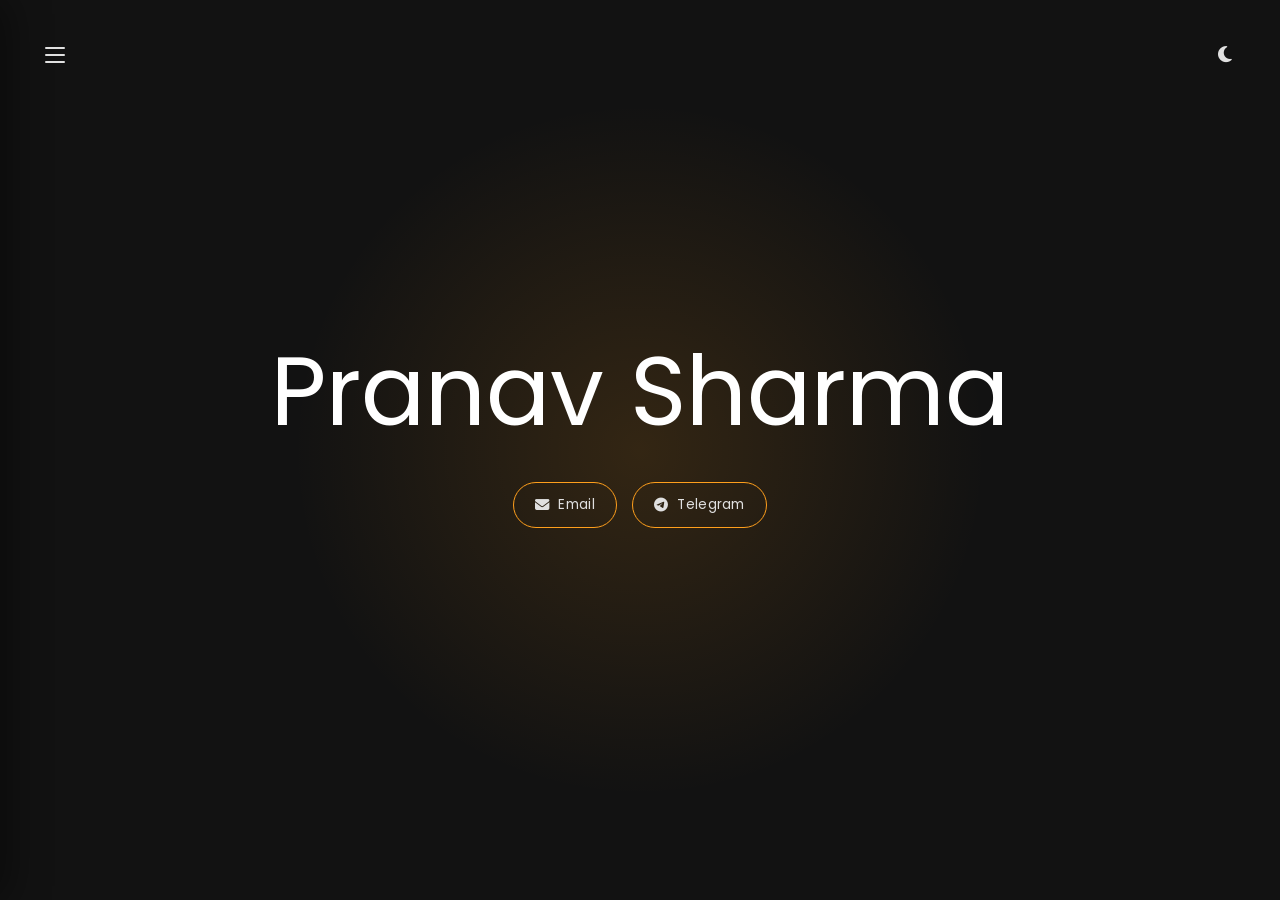
==== commit 98d5276c: "done" ====
--- a/index.html
+++ b/index.html
@@ -1,675 +1,622 @@
 <!DOCTYPE html>
 <html lang="en">
 <head>
-<meta charset="UTF-8" />
-<meta name="viewport" content="width=device-width, initial-scale=1.0" />
-<meta name="color-scheme" content="light" />
-<title>Pranav Sharma — Portfolio</title>
-<link rel="preconnect" href="https://fonts.googleapis.com">
-<link rel="preconnect" href="https://fonts.gstatic.com" crossorigin>
-<link href="https://fonts.googleapis.com/css2?family=Inter:wght@400;500;600;700;800&display=swap" rel="stylesheet">
-<style>
-  :root{
-    --background:#fafafa;
-    --background-solid:#ffffff;
-    --foreground:#0f0f10;
-    --border-rgb:15,15,16;
-    --border-alpha:.12;
-    --muted:#525a67;
-    --muted-strong:#374151;
-    --muted-faint:#9ca3af;
-    --muted-bg:#f4f4f5;
-    --muted-bg-2:#ececee;
-    --surface-rgb:255,255,255;
-    --link:#0255fa;
-    --primary:#0255fa;
-    --primary-rgb:2,85,250;
-    --shadow-rgb:15,23,42;
-    --glass-btn-alpha:.05;
-    --glass-card-alpha:.72;
-    --glass-row-alpha:.82;
-    --glass-strong-alpha:.90;
-    --field-border:#cbd5e1;
-    --field-border-focus:#94a3b8;
-    --success-bg:#f0fdf4;
-    --success-border:#bbf7d0;
-    --success-text:#15803d;
+  <meta charset="UTF-8">
+  <meta name="viewport" content="width=device-width, initial-scale=1.0">
+  <title>Pranav Sharma</title>
+  <meta name="description" content="Pranav Sharma — personal portfolio.">
+
+  <link rel="preconnect" href="https://fonts.googleapis.com">
+  <link rel="preconnect" href="https://fonts.gstatic.com" crossorigin>
+  <link href="https://fonts.googleapis.com/css2?family=Great+Vibes&family=Poppins:wght@300;400;500;900&display=swap" rel="stylesheet">
+  <link rel="stylesheet" href="https://cdnjs.cloudflare.com/ajax/libs/font-awesome/6.5.1/css/all.min.css">
+
+  <style>
+:root {
+  --bg-color: #121212;
+  --text-color: #e0e0e0;
+  --name-color: #ffffff;
+  --accent-color: #bb86fc;
+  --accent-soft: rgba(187, 134, 252, 0.14);
+  --accent-soft-strong: rgba(187, 134, 252, 0.28);
+  --nav-bg: #1e1e1e;
+  --shadow-color: rgba(0, 0, 0, 0.45);
+  --backdrop-color: rgba(0, 0, 0, 0.5);
+  --font-display: 'Poppins', sans-serif;
+  --font-body: 'Poppins', sans-serif;
+  --ease: cubic-bezier(0.4, 0, 0.2, 1);
+}
+
+body.light-theme {
+  --bg-color: #fdfaf6;
+  --text-color: #5d5d5d;
+  --name-color: #2c2c2c;
+  --nav-bg: #f9f4ef;
+  --shadow-color: rgba(44, 44, 44, 0.12);
+  --backdrop-color: rgba(44, 44, 44, 0.25);
+}
+
+* { margin: 0; padding: 0; box-sizing: border-box; }
+html { scroll-behavior: smooth; }
+
+body {
+  background-color: var(--bg-color);
+  color: var(--text-color);
+  font-family: var(--font-body);
+  font-weight: 300;
+  overflow-x: hidden;
+  min-height: 100vh;
+  transition: background-color 0.5s ease, color 0.5s ease;
+}
+
+::selection { background: var(--accent-color); color: var(--bg-color); }
+a { text-decoration: none; }
+button { font-family: inherit; border: none; background: none; cursor: pointer; }
+
+a:focus-visible,
+button:focus-visible,
+.pet-blob:focus-visible {
+  outline: 2px solid var(--accent-color);
+  outline-offset: 4px;
+  border-radius: 4px;
+}
+
+.icon-btn {
+  position: fixed;
+  top: 2rem;
+  width: 46px;
+  height: 46px;
+  display: flex;
+  align-items: center;
+  justify-content: center;
+  border-radius: 50%;
+  color: var(--text-color);
+  font-size: 1.15rem;
+  z-index: 1100;
+  transition: background-color 0.3s ease, color 0.3s ease, transform 0.3s ease;
+}
+
+.icon-btn:hover {
+  background-color: var(--accent-soft);
+  color: var(--accent-color);
+  transform: translateY(-2px);
+}
+
+.hamburger { left: 2rem; }
+.theme-toggle { right: 2rem; }
+
+.hamburger {
+  display: flex;
+  flex-direction: column;
+  align-items: center;
+  justify-content: center;
+  gap: 5px;
+}
+
+.hamburger .bar {
+  width: 20px;
+  height: 2px;
+  background-color: var(--text-color);
+  border-radius: 2px;
+  transition: transform 0.35s var(--ease), opacity 0.25s ease, background-color 0.3s ease;
+}
+
+.hamburger:hover .bar { background-color: var(--accent-color); }
+.hamburger.open .bar:nth-child(1) { transform: translateY(7px) rotate(45deg); }
+.hamburger.open .bar:nth-child(2) { opacity: 0; }
+.hamburger.open .bar:nth-child(3) { transform: translateY(-7px) rotate(-45deg); }
+
+.icon-moon, .icon-sun {
+  position: absolute;
+  top: 50%;
+  left: 50%;
+  transform: translate(-50%, -50%) rotate(0deg);
+  transition: opacity 0.45s ease, transform 0.55s var(--ease);
+}
+
+.icon-moon { opacity: 1; }
+.icon-sun  { opacity: 0; transform: translate(-50%, -50%) rotate(-90deg); }
+body.light-theme .icon-moon { opacity: 0; transform: translate(-50%, -50%) rotate(90deg); }
+body.light-theme .icon-sun  { opacity: 1; transform: translate(-50%, -50%) rotate(0deg); }
+
+.nav-backdrop {
+  position: fixed;
+  inset: 0;
+  background: var(--backdrop-color);
+  opacity: 0;
+  pointer-events: none;
+  transition: opacity 0.4s ease;
+  z-index: 999;
+}
+.nav-backdrop.visible { opacity: 1; pointer-events: auto; }
+
+.side-nav {
+  position: fixed;
+  top: 0;
+  left: 0;
+  height: 100vh;
+  width: 320px;
+  max-width: 85vw;
+  background-color: var(--nav-bg);
+  transform: translateX(-100%);
+  transition: transform 0.5s var(--ease), background-color 0.5s ease;
+  z-index: 1000;
+  padding: 6rem 2.2rem 2rem;
+  box-shadow: 6px 0 40px var(--shadow-color);
+  overflow-y: auto;
+  scrollbar-width: thin;
+  scrollbar-color: var(--accent-soft-strong) transparent;
+}
+.side-nav.open { transform: translateX(0); }
+
+.side-nav::-webkit-scrollbar { width: 4px; }
+.side-nav::-webkit-scrollbar-track { background: transparent; }
+.side-nav::-webkit-scrollbar-thumb { background: var(--accent-soft-strong); border-radius: 2px; }
+
+.projects-title {
+  font-family: var(--font-body);
+  font-weight: 500;
+  font-size: 0.95rem;
+  text-transform: uppercase;
+  letter-spacing: 0.14em;
+  color: var(--accent-color);
+  margin-bottom: 2rem;
+  padding-bottom: 0.9rem;
+  border-bottom: 1px solid var(--accent-soft-strong);
+}
+
+.servers-title {
+  display: flex;
+  align-items: center;
+  justify-content: space-between;
+  gap: 0.6rem;
+  flex-wrap: wrap;
+}
+
+.projects-container { display: flex; flex-direction: column; gap: 0.85rem; }
+
+.project-button {
+  display: flex;
+  align-items: center;
+  gap: 0.85rem;
+  padding: 0.9rem 1.1rem;
+  border-radius: 12px;
+  color: var(--text-color);
+  font-size: 0.9rem;
+  font-weight: 300;
+  letter-spacing: 0.01em;
+  border: 1px solid transparent;
+  transition: background-color 0.3s ease, border-color 0.3s ease, transform 0.3s var(--ease), color 0.3s ease;
+  position: relative;
+}
+
+.project-button .btn-icon {
+  color: var(--accent-color);
+  width: 18px;
+  text-align: center;
+  font-size: 0.95rem;
+  flex-shrink: 0;
+}
+
+.project-button:hover,
+.project-button:focus-visible {
+  background-color: var(--accent-soft);
+  border-color: var(--accent-soft-strong);
+  transform: translateX(6px);
+}
+
+.servers-section { margin-top: 2.5rem; }
+.project-button-text { flex: 1; }
+
+.project-button-status {
+  font-size: 0.8rem;
+  color: var(--accent-color);
+  opacity: 0.7;
+  flex-shrink: 0;
+}
+
+.project-button.unavailable { cursor: not-allowed; opacity: 0.45; }
+.project-button.unavailable:hover,
+.project-button.unavailable:focus-visible {
+  background-color: transparent;
+  border-color: transparent;
+  transform: none;
+}
+
+.hero {
+  position: relative;
+  min-height: 100vh;
+  display: flex;
+  flex-direction: column;
+  align-items: center;
+  justify-content: center;
+  gap: 2.2rem;
+  padding: 2rem 1.5rem;
+  text-align: center;
+  opacity: 0;
+  transform: translateY(22px);
+  animation: heroReveal 1s var(--ease) forwards;
+  animation-delay: 0.2s;
+  transition: opacity 0.4s ease, filter 0.4s ease, transform 0.4s ease;
+}
+
+body.nav-open .hero {
+  opacity: 0.4;
+  filter: blur(1px);
+  transform: scale(0.98);
+}
+
+.hero-glow {
+  position: absolute;
+  top: 50%;
+  left: 50%;
+  width: min(700px, 90vw);
+  height: min(700px, 90vw);
+  transform: translate(-50%, -50%);
+  background: radial-gradient(circle, var(--accent-soft) 0%, transparent 70%);
+  pointer-events: none;
+  z-index: -1;
+  transition: background 0.5s ease;
+}
+
+.name {
+  font-family: var(--font-display);
+  font-weight: 400;
+  font-size: clamp(3rem, 11vw, 6rem);
+  line-height: 1.15;
+  color: var(--name-color);
+  transition: color 0.5s ease;
+}
+
+.daily-emoji {
+  font-family: 'Poppins', sans-serif;
+  font-weight: 900;
+  font-size: clamp(1.1rem, 3.2vw, 1.6rem);
+  letter-spacing: 0.02em;
+  line-height: 1;
+  color: #ffffff;
+  transition: transform 0.3s var(--ease);
+  user-select: none;
+  cursor: default;
+}
+.daily-emoji:hover { transform: scale(1.08) rotate(-2deg); }
+
+.links-container {
+  display: flex;
+  flex-wrap: wrap;
+  align-items: center;
+  justify-content: center;
+  gap: 0.9rem;
+  max-width: 620px;
+}
+
+.link-button {
+  display: inline-flex;
+  align-items: center;
+  gap: 0.55rem;
+  padding: 0.75rem 1.35rem;
+  border: 1.5px solid var(--accent-color);
+  border-radius: 999px;
+  color: var(--text-color);
+  font-size: 0.85rem;
+  font-weight: 400;
+  letter-spacing: 0.02em;
+  transition: background-color 0.35s var(--ease), color 0.35s var(--ease), transform 0.35s var(--ease), box-shadow 0.35s var(--ease), border-color 0.5s ease;
+}
+
+.link-button i { font-size: 0.9rem; }
+
+.link-button:hover,
+.link-button:focus-visible {
+  background-color: var(--accent-color);
+  color: var(--bg-color);
+  transform: translateY(-3px);
+  box-shadow: 0 10px 26px var(--accent-soft-strong);
+}
+
+.pet-wrap {
+  position: fixed;
+  bottom: 2rem;
+  right: 2rem;
+  z-index: 500;
+  animation: petFloat 5.5s ease-in-out infinite;
+}
+
+.pet-blob {
+  position: relative;
+  width: 60px;
+  height: 60px;
+  background-color: var(--accent-color);
+  box-shadow: 0 14px 30px var(--accent-soft-strong);
+  cursor: pointer;
+  animation: petMorph 7s ease-in-out infinite;
+  transition: transform 0.3s var(--ease), background-color 0.5s ease;
+}
+
+.pet-blob:hover { transform: scale(1.08); }
+.pet-blob.squish { animation: petMorph 7s ease-in-out infinite, petSquish 0.55s ease; }
+
+.pet-eye {
+  position: absolute;
+  top: 36%;
+  width: 11px;
+  height: 11px;
+  background-color: var(--bg-color);
+  border-radius: 50%;
+  display: flex;
+  align-items: center;
+  justify-content: center;
+  transition: background-color 0.5s ease;
+}
+
+.pet-eye.left  { left: 26%; }
+.pet-eye.right { right: 26%; }
+
+.pet-pupil {
+  width: 5px;
+  height: 5px;
+  border-radius: 50%;
+  background-color: var(--name-color);
+  transition: background-color 0.5s ease, transform 0.12s ease-out;
+}
+
+.pet-bubble {
+  position: absolute;
+  bottom: 82px;
+  right: -8px;
+  min-width: max-content;
+  background-color: var(--nav-bg);
+  color: var(--text-color);
+  padding: 0.55rem 0.95rem;
+  border-radius: 14px;
+  font-size: 0.8rem;
+  font-weight: 400;
+  box-shadow: 0 10px 26px var(--shadow-color);
+  opacity: 0;
+  transform: translateY(8px) scale(0.92);
+  transition: opacity 0.3s ease, transform 0.3s ease, background-color 0.5s ease;
+  pointer-events: none;
+}
+
+.pet-bubble.show { opacity: 1; transform: translateY(0) scale(1); }
+
+.pet-bubble::after {
+  content: '';
+  position: absolute;
+  bottom: -5px;
+  right: 24px;
+  width: 10px;
+  height: 10px;
+  background-color: var(--nav-bg);
+  transform: rotate(45deg);
+  transition: background-color 0.5s ease;
+}
+
+@keyframes heroReveal { to { opacity: 1; transform: translateY(0); } }
+
+@keyframes petFloat {
+  0%, 100% { transform: translateY(0); }
+  50% { transform: translateY(-14px); }
+}
+
+@keyframes petMorph {
+  0%, 100% { border-radius: 60% 40% 55% 45% / 55% 45% 60% 40%; }
+  25%       { border-radius: 45% 55% 60% 40% / 40% 60% 45% 55%; }
+  50%       { border-radius: 50% 50% 40% 60% / 60% 40% 55% 45%; }
+  75%       { border-radius: 55% 45% 50% 50% / 45% 55% 40% 60%; }
+}
+
+@keyframes petSquish {
+  0%   { transform: scale(1, 1); }
+  30%  { transform: scale(1.22, 0.8); }
+  55%  { transform: scale(0.88, 1.12); }
+  75%  { transform: scale(1.06, 0.95); }
+  100% { transform: scale(1, 1); }
+}
+
+@media (max-width: 900px) {
+  .side-nav { width: 300px; padding: 5.5rem 2rem 2rem; }
+}
+
+@media (max-width: 600px) {
+  .icon-btn { top: 1.25rem; width: 42px; height: 42px; }
+  .hamburger { left: 1.25rem; }
+  .theme-toggle { right: 1.25rem; }
+  .hero { gap: 1.6rem; padding: 1.5rem 1.25rem; }
+  .name { font-size: clamp(2.6rem, 13vw, 3.6rem); }
+  .links-container { gap: 0.6rem; }
+  .link-button { font-size: 0.78rem; padding: 0.65rem 1.05rem; }
+  .side-nav { width: 82vw; padding: 5rem 1.5rem 2rem; }
+  .pet-wrap { bottom: 1.25rem; right: 1.25rem; }
+  .pet-blob { width: 50px; height: 50px; }
+  .pet-eye { width: 9px; height: 9px; }
+  .pet-pupil { width: 4px; height: 4px; }
+  .pet-bubble { font-size: 0.75rem; bottom: 70px; }
+}
+
+@media (prefers-reduced-motion: reduce) {
+  *, *::before, *::after {
+    animation-duration: 0.01ms !important;
+    animation-iteration-count: 1 !important;
+    transition-duration: 0.01ms !important;
+    scroll-behavior: auto !important;
   }
-
-  /* Theme is locked to light — no dark-mode overrides. */
-
-  *{box-sizing:border-box;}
-  html{scroll-behavior:smooth;color-scheme:light;}
-  body{
-    margin:0;
-    font-family:'Inter',system-ui,-apple-system,sans-serif;
-    background:transparent;
-    color:var(--foreground);
-    -webkit-font-smoothing:antialiased;
-  }
-  a{color:inherit;text-decoration:none;}
-  img{max-width:100%;display:block;}
-  section{padding:96px 24px;}
-  .wrap{max-width:1100px;margin:0 auto;}
-  .eyebrow{
-    display:inline-flex;align-items:center;gap:8px;
-    font-size:12px;font-weight:600;letter-spacing:.14em;text-transform:uppercase;
-    color:var(--foreground);background:var(--muted-bg);
-    padding:6px 14px;border-radius:999px;
-  }
-  h1,h2,h3{margin:0;letter-spacing:-0.02em;}
-  .reveal{opacity:0;transform:translateY(18px);transition:opacity .5s ease,transform .5s ease;}
-  .reveal.in{opacity:1;transform:translateY(0);}
-
-  /* ---------- Fixed CSS-only background (no external image required) ---------- */
-  .bg-fixed{
-    position:fixed;
-    inset:0;
-    z-index:-2;
-    background:
-      radial-gradient(1100px 700px at 8% -10%, rgba(2,85,250,.16), transparent 60%),
-      radial-gradient(900px 650px at 100% 0%, rgba(2,85,250,.12), transparent 55%),
-      radial-gradient(1000px 800px at 50% 120%, rgba(2,85,250,.10), transparent 60%),
-      linear-gradient(180deg, #f5f7fb 0%, #fafbfd 45%, #f6f8fc 100%);
-  }
-  .bg-fixed::before{
-    content:"";
-    position:absolute;inset:0;
-    background-image:
-      linear-gradient(rgba(2,85,250,.05) 1px, transparent 1px),
-      linear-gradient(90deg, rgba(2,85,250,.05) 1px, transparent 1px);
-    background-size:64px 64px;
-    mask-image:radial-gradient(circle at 50% 0%, black, transparent 70%);
-  }
-  .bg-overlay{
-    position:fixed;
-    inset:0;
-    z-index:-1;
-    background:rgba(255,255,255,.06);
-  }
-
-  .glass-ring{position:relative;isolation:isolate;}
-  .glass-ring::before{
-    content:"";position:absolute;inset:0;border-radius:inherit;pointer-events:none;z-index:5;
-    box-shadow:
-      0 0 6px rgba(var(--shadow-rgb),.05),
-      0 2px 10px rgba(var(--shadow-rgb),.10),
-      inset 1.5px 1.5px .5px -1px rgba(255,255,255,.9),
-      inset -1.5px -1.5px .5px -1px rgba(var(--shadow-rgb),.35),
-      inset 0 0 6px 6px rgba(var(--shadow-rgb),.04),
-      0 0 16px rgba(var(--primary-rgb),.12);
-  }
-  .glass-ring::after{
-    content:"";position:absolute;inset:0;border-radius:inherit;pointer-events:none;z-index:6;
-    background:radial-gradient(120% 55% at 50% -12%, rgba(255,255,255,.5), transparent 62%);
-    mix-blend-mode:soft-light;
-    opacity:.85;
-  }
-
-  header.nav{
-    position:sticky;top:0;z-index:50;
-    backdrop-filter:blur(14px);-webkit-backdrop-filter:blur(14px);
-    background:rgba(var(--surface-rgb),.7);
-    border-bottom:1px solid rgba(var(--border-rgb),var(--border-alpha));
-  }
-  .nav-inner{
-    max-width:1100px;margin:0 auto;padding:14px 24px;
-    display:flex;align-items:center;justify-content:space-between;
-  }
-  .brand{font-weight:800;font-size:17px;letter-spacing:-0.01em;color:var(--foreground);}
-  nav.links{display:flex;gap:28px;font-size:14px;font-weight:500;color:var(--muted-strong);}
-  nav.links a{transition:color .15s ease;}
-  nav.links a:hover{color:var(--link);}
-  .burger{display:none;background:none;border:none;cursor:pointer;padding:6px;color:var(--foreground);}
-  .burger svg{width:22px;height:22px;}
-
-  @media(max-width:720px){
-    nav.links{display:none;}
-    .burger{display:block;}
-  }
-
-  .liquid-btn{
-    position:relative;isolation:isolate;display:inline-flex;align-items:center;justify-content:center;gap:8px;
-    height:48px;padding:0 26px;border-radius:999px;border:none;cursor:pointer;
-    font-size:14px;font-weight:600;letter-spacing:.02em;color:var(--foreground);
-    background:transparent;transition:transform .3s ease;text-decoration:none;
-  }
-  .liquid-btn:hover{transform:scale(1.045);}
-  .liquid-btn:active{transform:scale(.98);}
-  .liquid-btn::before{
-    content:"";position:absolute;inset:0;border-radius:inherit;pointer-events:none;z-index:1;
-    background:radial-gradient(140% 70% at 50% -25%, rgba(255,255,255,.6), transparent 60%);
-    mix-blend-mode:soft-light;
-  }
-  .liquid-btn .lb-shell{
-    position:absolute;inset:0;border-radius:999px;pointer-events:none;z-index:0;
-    box-shadow:0 0 6px rgba(var(--shadow-rgb),.06),0 4px 16px rgba(var(--shadow-rgb),.14),
-      inset 1.5px 1.5px .5px -1px rgba(255,255,255,.85), inset -1.5px -1.5px .5px -1px rgba(var(--shadow-rgb),.3),
-      inset 0 0 8px 6px rgba(255,255,255,.06);
-  }
-  .liquid-btn .lb-glass{
-    position:absolute;inset:0;z-index:-1;border-radius:999px;overflow:hidden;pointer-events:none;
-    backdrop-filter:url(#glass-distort) blur(10px);-webkit-backdrop-filter:blur(10px);
-    background:rgba(var(--surface-rgb),var(--glass-btn-alpha));
-    border:1px solid rgba(var(--surface-rgb),.14);
-  }
-  .liquid-btn .lb-label{position:relative;z-index:2;display:flex;align-items:center;gap:8px;}
-  .liquid-btn.liquid-btn--sm{height:40px;padding:0 20px;font-size:13px;}
-  .liquid-btn.liquid-btn--block{width:100%;}
-  .liquid-btn.liquid-btn--icon{height:36px;width:36px;padding:0;border-radius:50%;}
-
-  .hero-section{padding-top:56px;position:relative;overflow:hidden;}
-  .hero-bg-glow{
-    position:absolute;top:-120px;left:50%;transform:translateX(-50%);
-    width:700px;height:400px;border-radius:50%;
-    background:radial-gradient(closest-side, rgba(var(--primary-rgb),.10), transparent);
-    filter:blur(10px);pointer-events:none;
-  }
-  .glass-card{
-    position:relative;overflow:hidden;
-    border:1px solid rgba(var(--border-rgb),var(--border-alpha));
-    background:rgba(var(--surface-rgb),var(--glass-card-alpha));
-    backdrop-filter:blur(24px);-webkit-backdrop-filter:blur(24px);
-    border-radius:28px;padding:40px 28px;
-  }
-  @media(min-width:768px){.glass-card{padding:56px;}}
-  .glass-grid{display:grid;gap:48px;grid-template-columns:1fr;}
-  @media(min-width:960px){.glass-grid{grid-template-columns:1.1fr .9fr;}}
-
-  .hero-name{font-size:34px;font-weight:800;margin-top:22px;}
-  @media(min-width:768px){.hero-name{font-size:42px;}}
-  .hero-tagline{margin-top:10px;font-size:16.5px;font-weight:600;color:var(--muted-strong);}
-  .hero-bio{margin-top:16px;max-width:560px;color:var(--muted);font-size:15.5px;line-height:1.75;}
-
-  .tech-strip{display:flex;flex-wrap:wrap;gap:8px;margin-top:22px;}
-  .tech-chip{
-    font-size:12px;font-weight:600;padding:6px 12px;border-radius:999px;
-    border:1px solid rgba(var(--border-rgb),var(--border-alpha));color:var(--muted-strong);background:var(--muted-bg);
-  }
-
-  .highlights{display:grid;gap:14px;margin-top:32px;}
-  .highlight{
-    border:1px solid rgba(var(--border-rgb),var(--border-alpha));background:rgba(var(--surface-rgb),var(--glass-row-alpha));
-    backdrop-filter:blur(12px);-webkit-backdrop-filter:blur(12px);
-    border-radius:18px;padding:18px 20px;transition:transform .25s ease, box-shadow .25s ease, border-color .25s ease;
-  }
-  .highlight:hover{transform:translateY(-3px);box-shadow:0 12px 30px rgba(var(--shadow-rgb),.10);border-color:rgba(var(--border-rgb),.24);}
-  .highlight p.h-title{font-size:11px;font-weight:700;letter-spacing:.2em;text-transform:uppercase;color:var(--muted-faint);margin:0 0 6px;}
-  .highlight p.h-desc{font-size:14px;color:var(--muted-strong);margin:0;line-height:1.55;}
-
-  .hero-cta{margin-top:32px;}
-
-  .profile-card{
-    position:relative;border:1px solid rgba(var(--border-rgb),var(--border-alpha));
-    background:rgba(var(--surface-rgb),var(--glass-row-alpha));backdrop-filter:blur(18px);-webkit-backdrop-filter:blur(18px);
-    border-radius:24px;padding:34px 28px;text-align:center;
-  }
-  .avatar-wrap{position:relative;width:128px;height:128px;margin:0 auto 20px;}
-  .avatar-glow{position:absolute;inset:-16px;border-radius:50%;background:rgba(var(--primary-rgb),.12);filter:blur(24px);}
-  .avatar{
-    position:relative;width:128px;height:128px;border-radius:50%;object-fit:cover;
-    border:1px solid rgba(var(--border-rgb),var(--border-alpha));box-shadow:0 25px 60px rgba(var(--shadow-rgb),.22);
-  }
-  .profile-role{font-size:11px;font-weight:700;letter-spacing:.24em;text-transform:uppercase;color:var(--muted-faint);margin-top:6px;}
-  .profile-blurb{margin-top:14px;font-size:14px;color:var(--muted-strong);line-height:1.6;}
-  .social-list{margin-top:26px;display:flex;flex-direction:column;gap:10px;}
-  .social-row{
-    display:flex;align-items:center;justify-content:space-between;gap:10px;
-    border:1px solid rgba(var(--border-rgb),var(--border-alpha));background:rgba(var(--surface-rgb),var(--glass-strong-alpha));
-    backdrop-filter:blur(12px);-webkit-backdrop-filter:blur(12px);
-    border-radius:16px;padding:12px 16px;transition:transform .2s ease, box-shadow .2s ease, border-color .2s ease;
-  }
-  .social-row:hover{transform:translateY(-2px);box-shadow:0 10px 24px rgba(var(--shadow-rgb),.12);border-color:rgba(var(--border-rgb),.24);}
-  .social-left{display:flex;align-items:center;gap:12px;}
-  .social-icon{
-    width:38px;height:38px;border-radius:50%;border:1px solid rgba(var(--border-rgb),var(--border-alpha));
-    display:flex;align-items:center;justify-content:center;background:var(--background-solid);color:var(--muted-strong);
-  }
-  .social-name{font-size:13.5px;font-weight:600;margin:0;}
-  .social-handle{font-size:12px;color:var(--muted);margin:2px 0 0;}
-
-  .section-head{margin-bottom:44px;}
-  .section-head h2{font-size:30px;font-weight:700;margin-top:14px;}
-  .section-head p{
-    color:var(--muted-strong);
-    font-weight:500;
-    margin-top:10px;max-width:560px;font-size:15px;line-height:1.6;
-  }
-
-  .gallery-frame{
-    border:1px solid rgba(var(--border-rgb),var(--border-alpha));
-    border-radius:24px;overflow:hidden;
-    background:rgba(var(--surface-rgb),var(--glass-card-alpha));
-    backdrop-filter:blur(18px);-webkit-backdrop-filter:blur(18px);
-    box-shadow:0 20px 50px rgba(var(--shadow-rgb),.10);
-  }
-  .gallery-desktop{display:none;position:relative;overflow:hidden;padding:64px 0 96px;}
-  @media(min-width:860px){.gallery-desktop{display:flex;}}
-  .gallery-desktop-track{display:flex;justify-content:center;align-items:flex-end;margin:0 auto;}
-  .g-card{
-    flex-shrink:0;cursor:pointer;margin:0 -34px;
-    perspective:1400px;
-  }
-  .g-card-inner{
-    position:relative;width:260px;aspect-ratio:4/3;border-radius:14px;overflow:hidden;
-    transform:rotateY(-38deg);
-    box-shadow:0 .8px .8px rgba(var(--shadow-rgb),.03),2.4px 0 2.4px rgba(var(--shadow-rgb),.08),
-      6px 0 6px rgba(var(--shadow-rgb),.14), 20px 0 24px rgba(var(--shadow-rgb),.32);
-    transition:transform .18s cubic-bezier(.25,.1,.25,1);
-  }
-  .g-card img{width:100%;height:100%;object-fit:cover;}
-  .g-caption{
-    position:absolute;inset:auto 0 0 0;padding:14px 14px 12px;
-    background:linear-gradient(to top, rgba(0,0,0,.78), transparent);
-    color:#fff;opacity:0;transform:translateY(8px);
-    transition:opacity .1s ease, transform .1s ease;
-  }
-  .g-caption .g-title{font-size:13.5px;font-weight:700;margin:0;}
-  .g-caption .g-tag{font-size:11px;color:#d1d5db;margin:2px 0 0;}
-  .g-card:hover .g-caption{opacity:1;transform:translateY(0);}
-  .g-card:hover .g-card-inner{transform:rotateY(-38deg) scale(1.045);}
-
-  .gallery-mobile{display:block;overflow:hidden;padding:36px 0;}
-  @media(min-width:860px){.gallery-mobile{display:none;}}
-  .marquee-track{display:flex;gap:16px;width:max-content;animation:marquee 34s linear infinite;}
-  .marquee-track:hover{animation-play-state:paused;}
-  @keyframes marquee{from{transform:translateX(0);}to{transform:translateX(-50%);}}
-  .m-card{position:relative;flex-shrink:0;width:230px;aspect-ratio:4/3;border-radius:12px;overflow:hidden;}
-  .m-card img{width:100%;height:100%;object-fit:cover;}
-  .m-card .g-caption{opacity:1;transform:none;padding:10px 12px;}
-  .m-card .g-title{font-size:12.5px;}
-
-  /* ---------- Empty states: shown when there's nothing to load yet ---------- */
-  .empty-state{
-    width:100%;display:flex;flex-direction:column;align-items:center;justify-content:center;
-    gap:10px;padding:56px 24px;text-align:center;color:var(--muted);
-  }
-  .empty-state .empty-icon{
-    width:44px;height:44px;border-radius:50%;display:flex;align-items:center;justify-content:center;
-    background:var(--muted-bg);color:var(--muted-faint);
-  }
-  .empty-state .empty-title{font-size:14.5px;font-weight:700;color:var(--muted-strong);}
-  .empty-state .empty-desc{font-size:13px;max-width:320px;line-height:1.55;color:var(--muted);}
-  .empty-state code{
-    background:var(--muted-bg);padding:1px 6px;border-radius:6px;font-size:12px;color:var(--muted-strong);
-  }
-
-  /* ---------- Certificates: card is the certificate PNG itself, clicking opens the link directly ---------- */
-  .cert-grid{display:grid;grid-template-columns:repeat(auto-fill,minmax(260px,1fr));gap:20px;}
-  .cert-grid.is-empty{
-    display:block;border:1px solid rgba(var(--border-rgb),var(--border-alpha));border-radius:18px;
-    background:rgba(var(--surface-rgb),var(--glass-card-alpha));backdrop-filter:blur(18px);-webkit-backdrop-filter:blur(18px);
-  }
-  .cert-card{
-    display:block;
-    border:1px solid rgba(var(--border-rgb),var(--border-alpha));border-radius:18px;overflow:hidden;
-    background:rgba(var(--surface-rgb),var(--glass-strong-alpha));backdrop-filter:blur(12px);-webkit-backdrop-filter:blur(12px);
-    cursor:pointer;transition:transform .2s ease, box-shadow .2s ease, border-color .2s ease;
-  }
-  .cert-card:hover{transform:translateY(-4px);box-shadow:0 16px 34px rgba(var(--shadow-rgb),.12);border-color:rgba(var(--border-rgb),.24);}
-  .cert-thumb{
-    aspect-ratio:4/3;
-    background:#f4f4f5;
-    display:flex;align-items:center;justify-content:center;overflow:hidden;
-  }
-  .cert-thumb img{width:100%;height:100%;object-fit:contain;}
-  .cert-body{padding:16px 18px 20px;}
-  .cert-title{font-size:14.5px;font-weight:700;margin:0 0 4px;}
-  .cert-issuer{font-size:12.5px;color:var(--muted);margin:0;}
-  .cert-meta{display:flex;align-items:center;justify-content:space-between;margin-top:14px;}
-  .cert-date{font-size:11.5px;color:var(--muted-faint);font-weight:600;letter-spacing:.05em;text-transform:uppercase;}
-  .cert-view{font-size:12.5px;font-weight:700;color:var(--link);display:flex;align-items:center;gap:4px;}
-
-  .contact-section{
-    background:rgba(var(--surface-rgb),var(--glass-card-alpha));
-    backdrop-filter:blur(18px);-webkit-backdrop-filter:blur(18px);
-    border-top:1px solid rgba(var(--border-rgb),var(--border-alpha));
-  }
-  .contact-inner{display:flex;flex-direction:column;align-items:center;text-align:center;}
-  .contact-title{font-size:34px;font-weight:800;padding:14px 0;}
-  .contact-sub{max-width:480px;color:var(--muted);font-size:14.5px;padding-bottom:36px;}
-  .contact-sub a{color:var(--link);}
-  .contact-sub a:hover{text-decoration:underline;}
-  form.contact-form{max-width:420px;width:100%;padding:0 8px;text-align:left;}
-  form.contact-form label{font-weight:600;font-size:13.5px;}
-  .field{
-    display:flex;align-items:center;margin-top:8px;margin-bottom:18px;height:44px;
-    padding-left:14px;border:1px solid var(--field-border);border-radius:999px;overflow:hidden;
-    background:rgba(var(--surface-rgb),var(--glass-row-alpha));
-    transition:box-shadow .2s ease, border-color .2s ease;
-  }
-  .field:focus-within{box-shadow:0 0 0 3px rgba(var(--primary-rgb),.15);border-color:var(--field-border-focus);}
-  .field svg{flex-shrink:0;color:var(--muted-strong);}
-  .field input{height:100%;padding:0 10px;width:100%;border:none;outline:none;background:transparent;font-size:14px;font-family:inherit;color:var(--foreground);}
-  textarea.msg{
-    width:100%;margin-top:8px;padding:12px;background:rgba(var(--surface-rgb),var(--glass-row-alpha));border:1px solid var(--field-border);
-    border-radius:14px;resize:none;outline:none;font-size:14px;font-family:inherit;color:var(--foreground);
-    transition:box-shadow .2s ease, border-color .2s ease;
-  }
-  textarea.msg:focus{box-shadow:0 0 0 3px rgba(var(--primary-rgb),.15);border-color:var(--field-border-focus);}
-  .form-success{display:none;margin-top:18px;font-size:13.5px;color:var(--success-text);background:var(--success-bg);border:1px solid var(--success-border);padding:12px 16px;border-radius:12px;}
-  .form-success.show{display:block;}
-
-  footer{padding:34px 24px;text-align:center;font-size:12.5px;color:var(--muted-faint);}
-
-  @media(prefers-reduced-motion: reduce){
-    *{animation-duration:.001ms !important;transition-duration:.001ms !important;}
-  }
-</style>
+}
+  </style>
 </head>
 <body>
 
-<svg style="position:absolute;width:0;height:0;">
-  <defs>
-    <filter id="glass-distort" x="0%" y="0%" width="100%" height="100%" color-interpolation-filters="sRGB">
-      <feTurbulence type="fractalNoise" baseFrequency="0.008 0.008" numOctaves="1" seed="2" result="turbulence"/>
-      <feGaussianBlur in="turbulence" stdDeviation="2" result="blurredNoise"/>
-      <feDisplacementMap in="SourceGraphic" in2="blurredNoise" scale="16" xChannelSelector="R" yChannelSelector="B"/>
-    </filter>
-  </defs>
-</svg>
-
-<!-- Fixed background: pure CSS gradient + grid, no external image needed -->
-<div class="bg-fixed" id="bgFixed"></div>
-<div class="bg-overlay"></div>
-
-<div id="siteRoot" class="ready">
-
-<header class="nav">
-  <div class="nav-inner">
-    <div class="brand">Pranav Sharma</div>
-    <nav class="links">
-      <a href="#work">Work</a>
-      <a href="#certificates">Credentials</a>
-      <a href="#contact">Contact</a>
-    </nav>
-    <a href="#contact" class="liquid-btn liquid-btn--sm">
-      <span class="lb-glass"></span>
-      <span class="lb-shell"></span>
-      <span class="lb-label">Get in touch</span>
-    </a>
-  </div>
-</header>
-
-<section class="hero-section" id="about">
-  <div class="hero-bg-glow"></div>
-  <div class="wrap">
-    <div class="glass-card glass-ring reveal">
-      <div class="glass-grid">
-        <div>
-          <span class="eyebrow">Portfolio</span>
-          <h1 class="hero-name">Pranav Sharma</h1>
-          <p class="hero-tagline">A High School Student Exploring the Depths of Code and Cloud.</p>
-          <p class="hero-bio">
-            I'm Pranav, a high school student with a passion for building things that live on the internet.
-            While I spend my weekdays diving deep into the worlds of Physics, Chemistry, and Mathematics for
-            the JEE, my weekends are for a different kind of problem-solving: architecting scalable cloud
-            infrastructure and crafting beautiful, user-centric web experiences. I'm fascinated by the
-            intersection of robust backend systems and intuitive frontend design. This portfolio is a small
-            glimpse into my journey.
-          </p>
-
-          <div class="tech-strip">
-            <span class="tech-chip">React</span>
-            <span class="tech-chip">AWS Lambda</span>
-            <span class="tech-chip">DynamoDB</span>
-            <span class="tech-chip">AWS CDK</span>
-            <span class="tech-chip">Route 53</span>
-          </div>
-
-          <div class="highlights">
-            <div class="highlight glass-ring">
-              <p class="h-title">Weekdays</p>
-              <p class="h-desc">Deep in Physics, Chemistry, and Mathematics — preparing for the JEE.</p>
-            </div>
-            <div class="highlight glass-ring">
-              <p class="h-title">Weekends</p>
-              <p class="h-desc">Architecting scalable cloud infrastructure and crafting user-centric web experiences.</p>
-            </div>
-            <div class="highlight glass-ring">
-              <p class="h-title">Interested in</p>
-              <p class="h-desc">The intersection of robust backend systems and intuitive frontend design.</p>
-            </div>
-          </div>
-
-          <div class="hero-cta">
-            <button class="liquid-btn" onclick="document.getElementById('work').scrollIntoView({behavior:'smooth'})">
-              <span class="lb-glass"></span>
-              <span class="lb-shell"></span>
-              <span class="lb-label">
-                View my work
-                <svg width="16" height="16" viewBox="0 0 20 20" fill="none"><path d="M4 10h11M10 5l5 5-5 5" stroke="currentColor" stroke-width="1.6" stroke-linecap="round" stroke-linejoin="round"/></svg>
-              </span>
-            </button>
-          </div>
-        </div>
-
-        <div class="profile-card glass-ring">
-          <div class="avatar-wrap">
-            <div class="avatar-glow"></div>
-            <img class="avatar" src="assets/pranavsharma_logo.png" alt="Pranav Sharma" />
-          </div>
-          <h3>Pranav Sharma</h3>
-          <p class="profile-role">Full-Stack Developer (Web &amp; Cloud)</p>
-          <p class="profile-blurb">A curious mind turning complex problems into elegant software solutions. I thrive on learning, from acing mock tests to deploying serverless applications on AWS.</p>
-
-          <div class="social-list">
-            <a class="social-row glass-ring" href="https://github.com/pranavsharma-io" target="_blank" rel="noopener noreferrer">
-              <div class="social-left">
-                <span class="social-icon">
-                  <svg width="17" height="17" viewBox="0 0 24 24" fill="currentColor"><path d="M12 .5C5.7.5.5 5.7.5 12c0 5.1 3.3 9.4 7.9 10.9.6.1.8-.3.8-.6v-2.2c-3.2.7-3.9-1.4-3.9-1.4-.5-1.3-1.3-1.7-1.3-1.7-1.1-.7.1-.7.1-.7 1.2.1 1.8 1.2 1.8 1.2 1 1.8 2.8 1.3 3.5 1 .1-.8.4-1.3.8-1.6-2.6-.3-5.3-1.3-5.3-5.7 0-1.3.5-2.3 1.2-3.1-.1-.3-.5-1.5.1-3.1 0 0 1-.3 3.3 1.2a11.4 11.4 0 0 1 6 0C18.6 5 19.6 5.3 19.6 5.3c.6 1.6.2 2.8.1 3.1.8.8 1.2 1.9 1.2 3.1 0 4.4-2.7 5.4-5.3 5.7.4.4.8 1.1.8 2.2v3.3c0 .3.2.7.8.6A11.5 11.5 0 0 0 23.5 12c0-6.3-5.2-11.5-11.5-11.5Z"/></svg>
-                </span>
-                <div>
-                  <p class="social-name">GitHub</p>
-                  <p class="social-handle">@pranavsharma-io</p>
-                </div>
-              </div>
-              <svg width="15" height="15" viewBox="0 0 20 20" fill="none"><path d="M5 15 15 5M8 5h7v7" stroke="currentColor" stroke-width="1.6" stroke-linecap="round" stroke-linejoin="round"/></svg>
-            </a>
-            <a class="social-row glass-ring" href="https://linkedin.com/in/pranavsharma" target="_blank" rel="noopener noreferrer">
-              <div class="social-left">
-                <span class="social-icon">
-                  <svg width="16" height="16" viewBox="0 0 24 24" fill="currentColor"><path d="M4.98 3.5a2.5 2.5 0 1 1 0 5 2.5 2.5 0 0 1 0-5ZM3 9h4v12H3V9Zm7 0h3.8v1.7h.1c.5-.9 1.9-1.9 3.9-1.9 4.2 0 5 2.7 5 6.3V21h-4v-5.4c0-1.3 0-3-1.8-3s-2.1 1.4-2.1 2.9V21h-4V9Z"/></svg>
-                </span>
-                <div>
-                  <p class="social-name">LinkedIn</p>
-                  <p class="social-handle">Pranav Sharma</p>
-                </div>
-              </div>
-              <svg width="15" height="15" viewBox="0 0 20 20" fill="none"><path d="M5 15 15 5M8 5h7v7" stroke="currentColor" stroke-width="1.6" stroke-linecap="round" stroke-linejoin="round"/></svg>
-            </a>
-            <a class="social-row glass-ring" href="https://x.com/pranavsharma_io" target="_blank" rel="noopener noreferrer">
-              <div class="social-left">
-                <span class="social-icon">
-                  <svg width="16" height="16" viewBox="0 0 24 24" fill="currentColor"><path d="M18.9 2H22l-7.6 8.7L23.3 22h-6.9l-5.4-6.6L4.8 22H1.7l8.1-9.3L1 2h7l4.9 6.1L18.9 2Zm-1.2 18h1.9L7.4 4h-2l12.3 16Z"/></svg>
-                </span>
-                <div>
-                  <p class="social-name">X / Twitter</p>
-                  <p class="social-handle">@pranavsharma_io</p>
-                </div>
-              </div>
-              <svg width="15" height="15" viewBox="0 0 20 20" fill="none"><path d="M5 15 15 5M8 5h7v7" stroke="currentColor" stroke-width="1.6" stroke-linecap="round" stroke-linejoin="round"/></svg>
-            </a>
-          </div>
-        </div>
+  <div class="nav-backdrop" id="navBackdrop"></div>
+
+  <button class="icon-btn hamburger" id="hamburgerBtn" aria-label="Open navigation" aria-expanded="false" aria-controls="sideNav">
+    <span class="bar"></span><span class="bar"></span><span class="bar"></span>
+  </button>
+
+  <button class="icon-btn theme-toggle" id="themeToggle" aria-label="Toggle light and dark theme">
+    <i class="fa-solid fa-moon icon-moon" aria-hidden="true"></i>
+    <i class="fa-solid fa-sun icon-sun"  aria-hidden="true"></i>
+  </button>
+
+  <nav class="side-nav" id="sideNav" aria-hidden="true">
+
+    <div class="projects-section">
+      <p class="projects-title">My Projects</p>
+      <div class="projects-container">
+        <a href="https://tictactoebypranavsharma.pages.dev/" target="_blank" rel="noopener noreferrer" class="project-button">
+          <i class="fa-solid fa-hashtag btn-icon"></i><span class="project-button-text">Tic Tac Toe</span>
+        </a>
+        <a href="https://tictactoe-live-by-pranav-sharma-ren.onrender.com/" target="_blank" rel="noopener noreferrer" class="project-button">
+          <i class="fa-solid fa-users btn-icon"></i><span class="project-button-text">Tic Tac Toe Live</span>
+        </a>
+        <a href="https://urlshortenerz.pages.dev/" target="_blank" rel="noopener noreferrer" class="project-button">
+          <i class="fa-solid fa-link btn-icon"></i><span class="project-button-text">URL Shortener</span>
+        </a>
+        <a href="https://pranav-sharma.pages.dev/attractor/" target="_blank" rel="noopener noreferrer" class="project-button">
+          <i class="fa-solid fa-atom btn-icon"></i><span class="project-button-text">Attractor</span>
+        </a>
+        <a href="https://pranav-sharma.pages.dev/birthday/" target="_blank" rel="noopener noreferrer" class="project-button">
+          <i class="fa-solid fa-cake-candles btn-icon"></i><span class="project-button-text">Birthday</span>
+        </a>
       </div>
     </div>
-  </div>
-</section>
-
-<section id="work">
-  <div class="wrap">
-    <div class="section-head reveal">
-      <span class="eyebrow">Selected Work</span>
-      <h2>Selected Work</h2>
-      <p>A quick look at some of my projects. Each one was a new learning adventure. Hover a card for details — on mobile it scrolls by itself, tap to pause.</p>
-    </div>
-
-    <div class="gallery-frame reveal">
-      <div class="gallery-desktop">
-        <div class="gallery-desktop-track" id="galleryDesktopTrack"></div>
-      </div>
-      <div class="gallery-mobile">
-        <div class="marquee-track" id="galleryMobileTrack"></div>
+
+    <div class="projects-section servers-section">
+      <p class="projects-title servers-title">
+        <span>Servers</span>
+      </p>
+
+      <div class="projects-container" id="serversContainer">
+        <a href="https://photos.pranavsharma.dpdns.org" target="_blank" rel="noopener noreferrer" class="project-button">
+          <i class="fa-solid fa-images btn-icon" aria-hidden="true"></i><span class="project-button-text">Photos</span>
+        </a>
+        <a href="https://music.pranavsharma.dpdns.org/web/#/music?topParentId=7e64e319657a9516ec78490da03edccb&collectionType=music&tab=5" target="_blank" rel="noopener noreferrer" class="project-button">
+          <i class="fa-solid fa-music btn-icon" aria-hidden="true"></i><span class="project-button-text">Music</span>
+        </a>
+        <a href="https://vault.pranavsharma.dpdns.org" target="_blank" rel="noopener noreferrer" class="project-button">
+          <i class="fa-solid fa-shield-halved btn-icon" aria-hidden="true"></i><span class="project-button-text">Vault</span>
+        </a>
+          <a href="https://chat.pranavsharma.dpdns.org/#/chat" target="_blank" rel="noopener noreferrer" class="project-button">
+          <i class="fa-solid fa-comments btn-icon" aria-hidden="true"></i><span class="project-button-text">Chat</span>
+        </a>
+        <a href="https://youtube.pranavsharma.dpdns.org" target="_blank" rel="noopener noreferrer" class="project-button">
+          <i class="fa-brands fa-youtube btn-icon" aria-hidden="true"></i><span class="project-button-text">YouTube Downloader</span>
+        </a>
       </div>
     </div>
-  </div>
-</section>
-
-<section id="certificates">
-  <div class="wrap">
-    <div class="section-head reveal">
-      <span class="eyebrow">Credentials</span>
-      <h2>Credentials &amp; Learning Milestones</h2>
-      <p>I believe in validating my skills. Tap a certificate to open the credential.</p>
+
+    <div class="projects-section">
+      <p class="projects-title">Personal Stuffs</p>
+      <div class="projects-container">
+        <a href="https://project-alpha.z3957759.workers.dev/" target="_blank" rel="noopener noreferrer" class="project-button">
+          <i class="fa-solid fa-a btn-icon"></i><span class="project-button-text">Project Alpha</span>
+        </a>
+      </div>
     </div>
-    <div class="cert-grid reveal" id="certGrid"></div>
-  </div>
-</section>
-
-<section class="contact-section" id="contact">
-  <div class="wrap contact-inner">
-    <span class="eyebrow">Contact</span>
-    <h2 class="contact-title">Let's Get In Touch.</h2>
-    <p class="contact-sub">I'm always open to new ideas, collaborations, or just a chat about technology. You can reach out manually to me at <a href="mailto:pranavsharma2009@icloud.com">pranavsharma2009@icloud.com</a></p>
-
-    <form class="contact-form" id="contactForm">
-      <label for="name">Full Name</label>
-      <div class="field">
-        <svg width="18" height="18" viewBox="0 0 20 20" fill="none"><path d="M18.311 16.406a9.64 9.64 0 0 0-4.748-4.158 5.938 5.938 0 1 0-7.125 0 9.64 9.64 0 0 0-4.749 4.158.937.937 0 1 0 1.623.938c1.416-2.447 3.916-3.906 6.688-3.906 2.773 0 5.273 1.46 6.689 3.906a.938.938 0 0 0 1.622-.938M5.938 7.5a4.063 4.063 0 1 1 8.125 0 4.063 4.063 0 0 1-8.125 0" fill="currentColor"/></svg>
-        <input id="name" type="text" placeholder="Enter your full name" required />
-      </div>
-
-      <label for="email">Email Address</label>
-      <div class="field">
-        <svg width="18" height="18" viewBox="0 0 20 20" fill="none"><path d="M17.5 3.438h-15a.937.937 0 0 0-.937.937V15a1.563 1.563 0 0 0 1.562 1.563h13.75A1.563 1.563 0 0 0 18.438 15V4.375a.94.94 0 0 0-.938-.937m-2.41 1.874L10 9.979 4.91 5.313zM3.438 14.688v-8.18l5.928 5.434a.937.937 0 0 0 1.268 0l5.929-5.435v8.182z" fill="currentColor"/></svg>
-        <input id="email" type="email" placeholder="Enter your email address" required />
-      </div>
-
-      <label for="message">Message</label>
-      <textarea id="message" class="msg" rows="4" placeholder="Enter your message" required></textarea>
-
-      <button type="submit" class="liquid-btn liquid-btn--block" style="margin-top:22px;">
-        <span class="lb-glass"></span>
-        <span class="lb-shell"></span>
-        <span class="lb-label">
-          Submit Form
-          <svg width="18" height="18" viewBox="0 0 21 20" fill="none"><path d="m18.038 10.663-5.625 5.625a.94.94 0 0 1-1.328-1.328l4.024-4.023H3.625a.938.938 0 0 1 0-1.875h11.484l-4.022-4.025a.94.94 0 0 1 1.328-1.328l5.625 5.625a.935.935 0 0 1-.002 1.33" fill="currentColor"/></svg>
-        </span>
-      </button>
-      <div class="form-success" id="formSuccess">Thanks — your message has been noted. I'll get back to you soon.</div>
-    </form>
-  </div>
-</section>
-
-<footer>© <span id="year"></span> Pranav Sharma. Built with care.</footer>
-
-</div><!-- /#siteRoot -->
-
-<script>
-document.getElementById('year').textContent = new Date().getFullYear();
-
-const io = new IntersectionObserver((entries)=>{
-  entries.forEach(e=>{ if(e.isIntersecting){ e.target.classList.add('in'); io.unobserve(e.target); } });
-},{threshold:.15});
-document.querySelectorAll('.reveal').forEach(el=>io.observe(el));
-
-function emptyStateHTML(title, desc, jsonPath){
-  return `
-    <div class="empty-state">
-      <span class="empty-icon">
-        <svg width="20" height="20" viewBox="0 0 24 24" fill="none" stroke="currentColor" stroke-width="1.6" stroke-linecap="round" stroke-linejoin="round">
-          <rect x="3" y="3" width="18" height="18" rx="3"/><path d="M8 12h8M12 8v8"/>
-        </svg>
-      </span>
-      <p class="empty-title">${title}</p>
-      <p class="empty-desc">${desc} Add entries to <code>${jsonPath}</code> to populate this section.</p>
-    </div>`;
-}
-
-function projectCardHTML(w, isMobile){
-  const inner = `
-      <img src="${w.image}" alt="${w.title || ''}" loading="lazy" />
-      <div class="g-caption">
-        <p class="g-title">${w.title || ''}</p>
-        <p class="g-tag">${w.tag || ''}</p>
-      </div>`;
-  const wrapped = w.link
-    ? `<a href="${w.link}" target="_blank" rel="noopener noreferrer" style="display:block;width:100%;height:100%;">${inner}</a>`
-    : inner;
-  return `
-    <div class="${isMobile ? 'm-card glass-ring' : 'g-card'}">
-      <div class="${isMobile ? '' : 'g-card-inner glass-ring'}">
-        ${wrapped}
-      </div>
-    </div>`;
-}
-
-async function loadProjects(){
-  const desktopTrack = document.getElementById('galleryDesktopTrack');
-  const mobileTrack = document.getElementById('galleryMobileTrack');
-  try{
-    const res = await fetch('assets/proj.json');
-    if(!res.ok) throw new Error('proj.json not found');
-    const works = await res.json();
-    if(!Array.isArray(works) || works.length === 0) throw new Error('proj.json empty');
-    desktopTrack.innerHTML = works.map(w=>projectCardHTML(w,false)).join('');
-    const mobileSet = [...works, ...works];
-    mobileTrack.innerHTML = mobileSet.map(w=>projectCardHTML(w,true)).join('');
-  }catch(err){
-    console.error('Could not load assets/proj.json', err);
-    const empty = emptyStateHTML('Projects coming soon', 'Nothing to show here yet.', 'assets/proj.json');
-    desktopTrack.innerHTML = empty;
-    mobileTrack.innerHTML = empty;
+
+  </nav>
+
+  <main class="hero" id="hero">
+    <div class="hero-glow" aria-hidden="true"></div>
+    <h1 class="name">Pranav Sharma</h1>
+    <div class="links-container">
+      <a href="mailto:pranavsharma2009@cloud.com" class="link-button"><i class="fa-solid fa-envelope"></i> Email</a>
+      <a href="https://t.me/pranavsharmahere" target="_blank" rel="noopener noreferrer" class="link-button"><i class="fa-brands fa-telegram"></i> Telegram</a>
+    </div>
+    <div class="daily-emoji" id="dailyEmoji" aria-hidden="true"></div>
+  </main>
+
+  <script>
+  const dailyAccents = [
+    '#FF3B7F','#FF6B35','#FFB800','#7CFF6B','#20C997','#00D4FF','#3B82F6',
+    '#7C4DFF','#D946EF','#FF2E63','#FF9F1C','#2EC4B6','#06D6A0','#118AB2',
+    '#EF476F','#FFD166','#8338EC','#3A86FF','#FB5607','#FF006E','#00F5D4',
+    '#F72585','#4CC9F0','#7209B7','#F94144','#F3722C','#90BE6D','#43AA8B',
+    '#577590','#FFCA3A','#C77DFF','#39FF14','#FF61A6','#00E5FF','#FFD23F',
+    '#FF073A','#00FFAB','#FF4D6D','#9D4EDD','#FFA62B','#00B4D8','#B5179E',
+    '#FF9E00','#40C9A2','#FF477E','#4EA8DE','#FFEA00','#7400B8','#FF7B00',
+    '#38B000','#E4FF1A','#FF1E56','#00C2D1','#845EC2','#FF9671',
+  ];
+
+  function hexToRgb(hex) {
+    const v = hex.replace('#','');
+    return { r: parseInt(v.slice(0,2),16), g: parseInt(v.slice(2,4),16), b: parseInt(v.slice(4,6),16) };
   }
-}
-
-// Certificate card = the certificate PNG itself. Clicking it redirects
-// straight to c.link, as-is — no modal, no colored placeholder box.
-function certCardHTML(c){
-  const inner = `
-    <div class="cert-thumb">
-      <img src="${c.image}" alt="${c.title || ''}" loading="lazy" />
-    </div>
-    <div class="cert-body">
-      <p class="cert-title">${c.title || ''}</p>
-      <p class="cert-issuer">${c.issuer || ''}</p>
-      <div class="cert-meta">
-        <span class="cert-date">${c.date || ''}</span>
-        ${c.link ? `<span class="cert-view">View
-          <svg width="12" height="12" viewBox="0 0 20 20" fill="none"><path d="M4 10h11M10 5l5 5-5 5" stroke="currentColor" stroke-width="1.8" stroke-linecap="round" stroke-linejoin="round"/></svg>
-        </span>` : ''}
-      </div>
-    </div>`;
-  return c.link
-    ? `<a class="cert-card glass-ring" href="${c.link}" target="_blank" rel="noopener noreferrer">${inner}</a>`
-    : `<div class="cert-card glass-ring">${inner}</div>`;
-}
-
-async function loadCertificates(){
-  const certGrid = document.getElementById('certGrid');
-  try{
-    const res = await fetch('assets/cert.json');
-    if(!res.ok) throw new Error('cert.json not found');
-    const certsData = await res.json();
-    if(!Array.isArray(certsData) || certsData.length === 0) throw new Error('cert.json empty');
-    certGrid.classList.remove('is-empty');
-    certGrid.innerHTML = certsData.map(c=>certCardHTML(c)).join('');
-  }catch(err){
-    console.error('Could not load assets/cert.json', err);
-    certGrid.classList.add('is-empty');
-    certGrid.innerHTML = emptyStateHTML('Credentials coming soon', 'No certificates listed yet.', 'assets/cert.json');
+
+  function applyDailyAccent() {
+    const color = dailyAccents[dayOfYear(new Date()) % dailyAccents.length];
+    const { r, g, b } = hexToRgb(color);
+    const light = document.body.classList.contains('light-theme');
+    const sa = light ? 0.10 : 0.14, ss = light ? 0.20 : 0.28;
+    document.documentElement.style.setProperty('--accent-color', color);
+    document.documentElement.style.setProperty('--accent-soft',       `rgba(${r},${g},${b},${sa})`);
+    document.documentElement.style.setProperty('--accent-soft-strong',`rgba(${r},${g},${b},${ss})`);
   }
-}
-
-loadProjects();
-loadCertificates();
-
-document.getElementById('contactForm').addEventListener('submit', function(e){
-  e.preventDefault();
-  document.getElementById('formSuccess').classList.add('show');
-  this.reset();
-});
-</script>
+
+  const happyEmoticons = [
+    ""
+  ];
+
+  function dayOfYear(date) {
+    const start = new Date(date.getFullYear(), 0, 0);
+    const diff = date - start;
+    return Math.floor(diff / 86400000);
+  }
+
+  function applyDailyEmoji() {
+    const el = document.getElementById('dailyEmoji');
+    if (!el) return;
+    el.textContent = happyEmoticons[dayOfYear(new Date()) % happyEmoticons.length];
+  }
+
+  document.addEventListener('DOMContentLoaded', () => {
+    const body         = document.body;
+    const hamburgerBtn = document.getElementById('hamburgerBtn');
+    const sideNav      = document.getElementById('sideNav');
+    const navBackdrop  = document.getElementById('navBackdrop');
+    const themeToggle  = document.getElementById('themeToggle');
+    const petBlob      = document.getElementById('petBlob');
+    const petBubble    = document.getElementById('petBubble');
+    const pupilLeft    = document.getElementById('pupilLeft');
+    const pupilRight   = document.getElementById('pupilRight');
+
+    if (localStorage.getItem('theme') === 'light') body.classList.add('light-theme');
+    applyDailyAccent();
+    applyDailyEmoji();
+
+    themeToggle.addEventListener('click', () => {
+      body.classList.toggle('light-theme');
+      localStorage.setItem('theme', body.classList.contains('light-theme') ? 'light' : 'dark');
+      applyDailyAccent();
+    });
+
+    function openNav()  {
+      sideNav.classList.add('open'); navBackdrop.classList.add('visible');
+      hamburgerBtn.classList.add('open'); body.classList.add('nav-open');
+      hamburgerBtn.setAttribute('aria-expanded','true');
+      sideNav.setAttribute('aria-hidden','false');
+    }
+    function closeNav() {
+      sideNav.classList.remove('open'); navBackdrop.classList.remove('visible');
+      hamburgerBtn.classList.remove('open'); body.classList.remove('nav-open');
+      hamburgerBtn.setAttribute('aria-expanded','false');
+      sideNav.setAttribute('aria-hidden','true');
+    }
+
+    hamburgerBtn.addEventListener('click', () => sideNav.classList.contains('open') ? closeNav() : openNav());
+    navBackdrop.addEventListener('click', closeNav);
+    document.addEventListener('keydown', e => { if (e.key === 'Escape' && sideNav.classList.contains('open')) closeNav(); });
+
+    document.addEventListener('mousemove', e => {
+      const r = petBlob.getBoundingClientRect();
+      const cx = r.left + r.width / 2, cy = r.top + r.height / 2;
+      const angle = Math.atan2(e.clientY - cy, e.clientX - cx);
+      const dist  = Math.min(3, Math.hypot(e.clientX - cx, e.clientY - cy) / 40);
+      const mx = Math.cos(angle) * dist, my = Math.sin(angle) * dist;
+      pupilLeft.style.transform  = `translate(${mx}px, ${my}px)`;
+      pupilRight.style.transform = `translate(${mx}px, ${my}px)`;
+    });
+
+  });
+  </script>
 </body>
-</html>+</html>
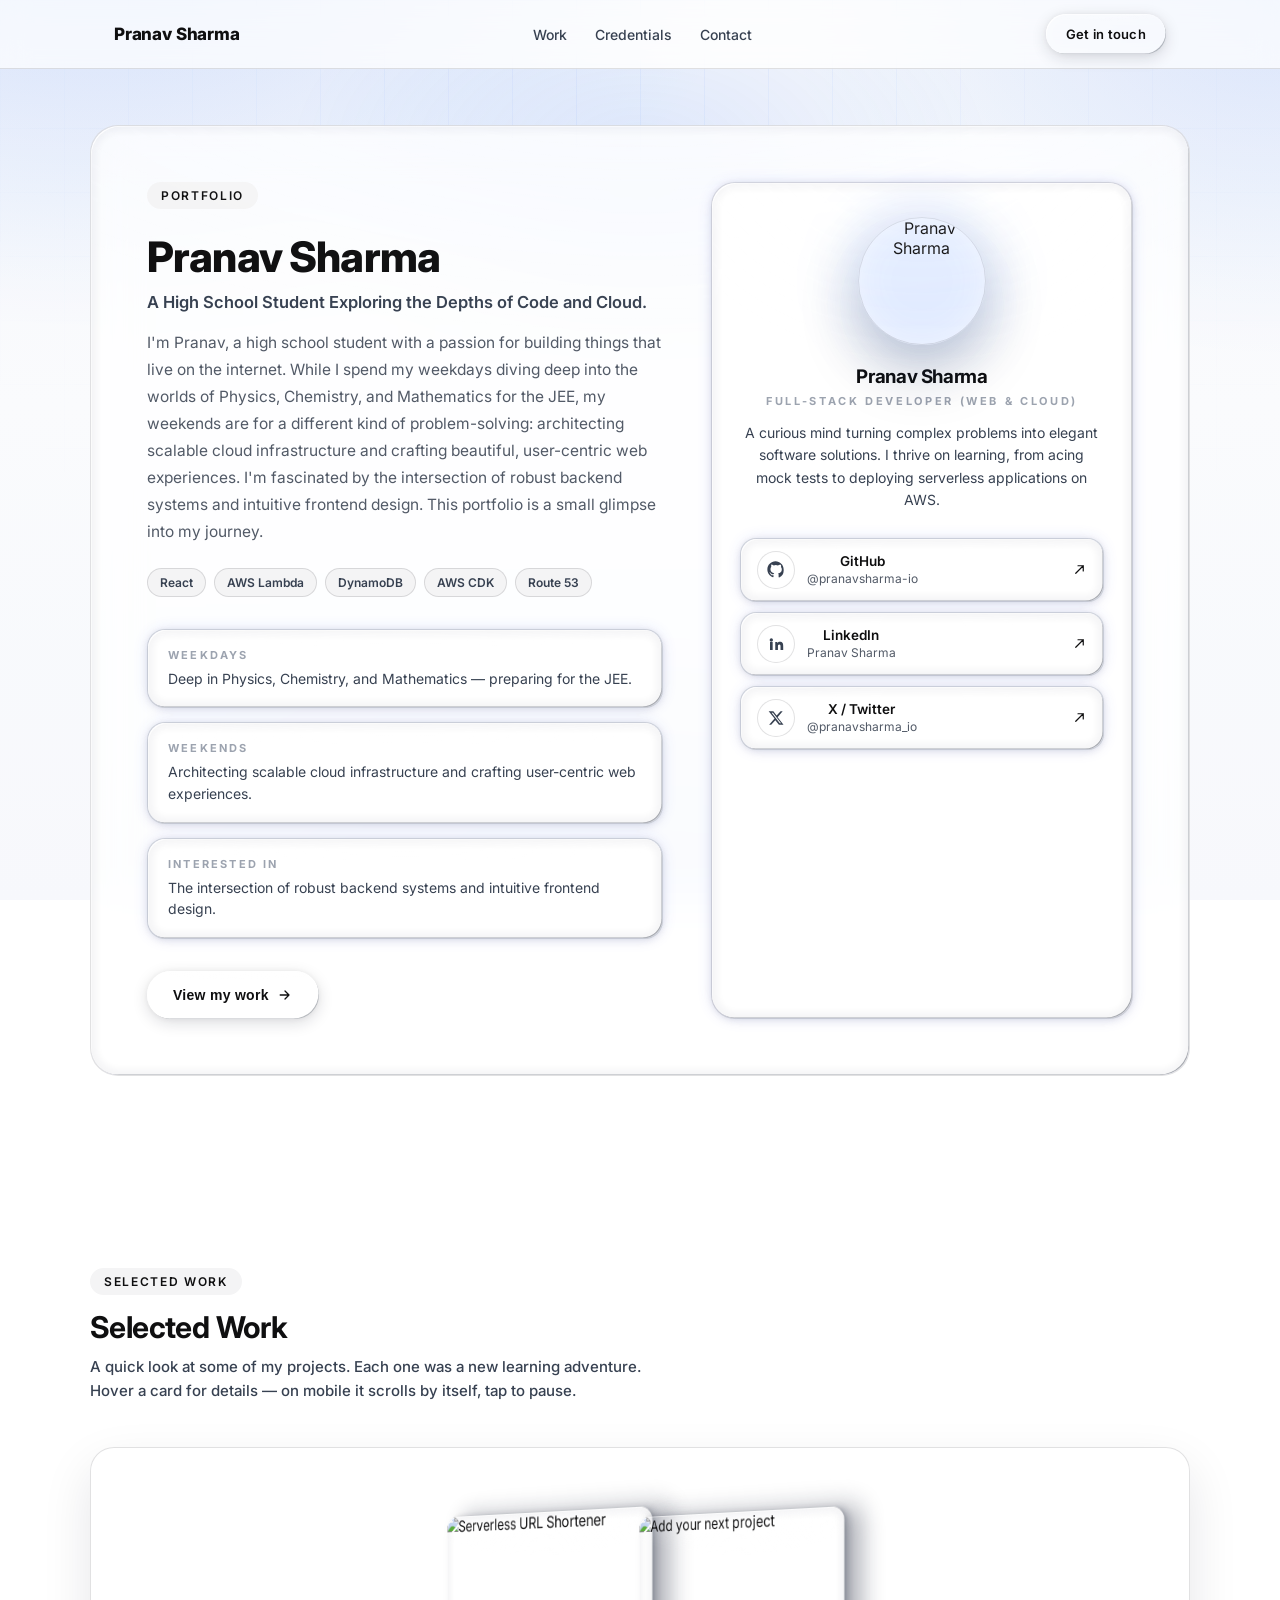
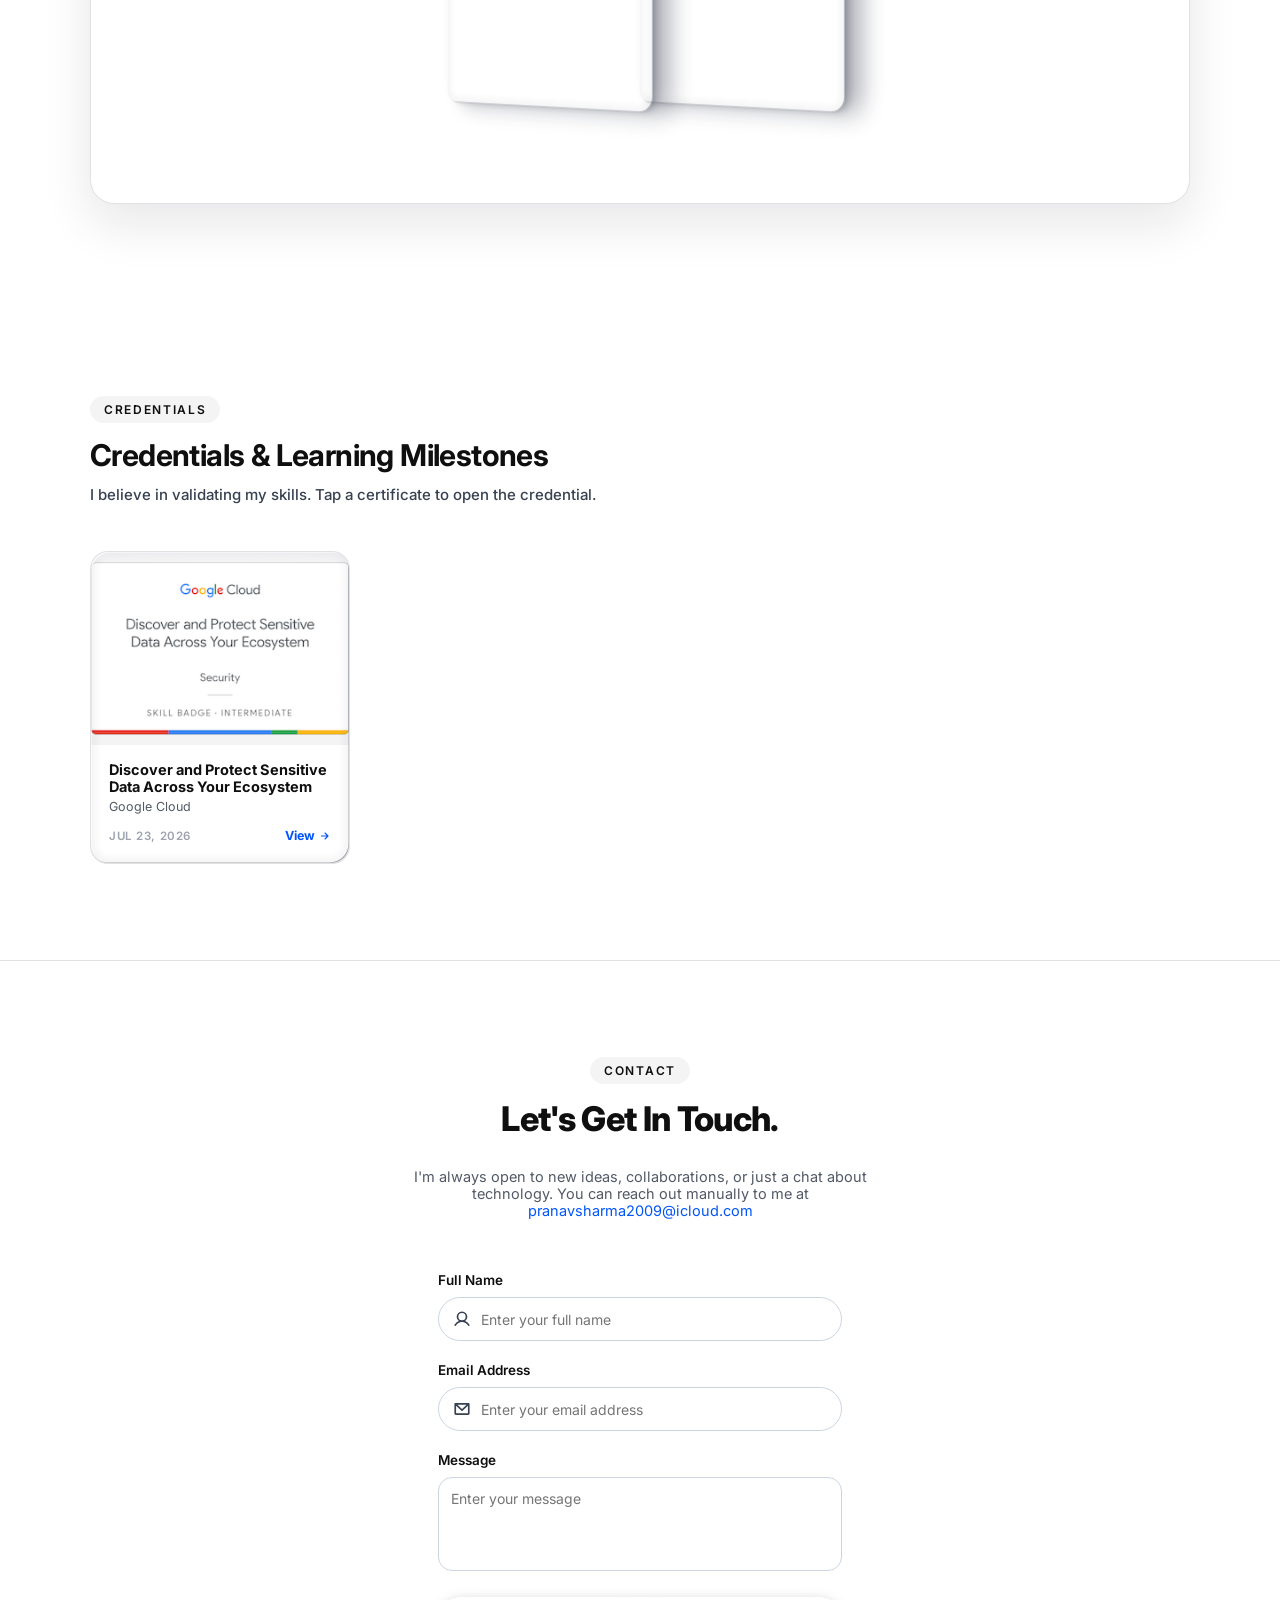
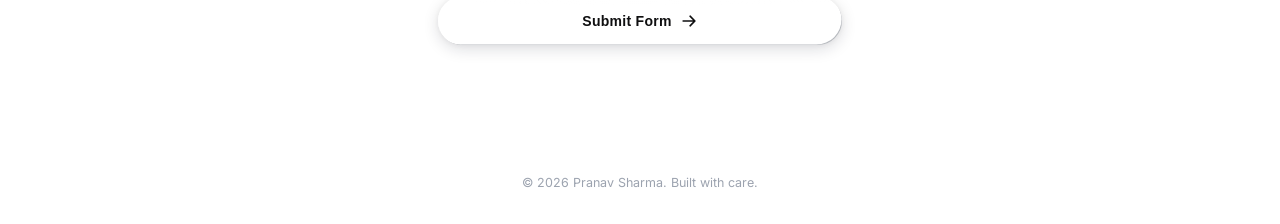
==== commit ae71a759: "Commit" ====
--- a/index.html
+++ b/index.html
@@ -1,622 +1,714 @@
 <!DOCTYPE html>
 <html lang="en">
 <head>
-  <meta charset="UTF-8">
-  <meta name="viewport" content="width=device-width, initial-scale=1.0">
-  <title>Pranav Sharma</title>
-  <meta name="description" content="Pranav Sharma — personal portfolio.">
-
-  <link rel="preconnect" href="https://fonts.googleapis.com">
-  <link rel="preconnect" href="https://fonts.gstatic.com" crossorigin>
-  <link href="https://fonts.googleapis.com/css2?family=Great+Vibes&family=Poppins:wght@300;400;500;900&display=swap" rel="stylesheet">
-  <link rel="stylesheet" href="https://cdnjs.cloudflare.com/ajax/libs/font-awesome/6.5.1/css/all.min.css">
-
-  <style>
-:root {
-  --bg-color: #121212;
-  --text-color: #e0e0e0;
-  --name-color: #ffffff;
-  --accent-color: #bb86fc;
-  --accent-soft: rgba(187, 134, 252, 0.14);
-  --accent-soft-strong: rgba(187, 134, 252, 0.28);
-  --nav-bg: #1e1e1e;
-  --shadow-color: rgba(0, 0, 0, 0.45);
-  --backdrop-color: rgba(0, 0, 0, 0.5);
-  --font-display: 'Poppins', sans-serif;
-  --font-body: 'Poppins', sans-serif;
-  --ease: cubic-bezier(0.4, 0, 0.2, 1);
-}
-
-body.light-theme {
-  --bg-color: #fdfaf6;
-  --text-color: #5d5d5d;
-  --name-color: #2c2c2c;
-  --nav-bg: #f9f4ef;
-  --shadow-color: rgba(44, 44, 44, 0.12);
-  --backdrop-color: rgba(44, 44, 44, 0.25);
-}
-
-* { margin: 0; padding: 0; box-sizing: border-box; }
-html { scroll-behavior: smooth; }
-
-body {
-  background-color: var(--bg-color);
-  color: var(--text-color);
-  font-family: var(--font-body);
-  font-weight: 300;
-  overflow-x: hidden;
-  min-height: 100vh;
-  transition: background-color 0.5s ease, color 0.5s ease;
-}
-
-::selection { background: var(--accent-color); color: var(--bg-color); }
-a { text-decoration: none; }
-button { font-family: inherit; border: none; background: none; cursor: pointer; }
-
-a:focus-visible,
-button:focus-visible,
-.pet-blob:focus-visible {
-  outline: 2px solid var(--accent-color);
-  outline-offset: 4px;
-  border-radius: 4px;
-}
-
-.icon-btn {
-  position: fixed;
-  top: 2rem;
-  width: 46px;
-  height: 46px;
-  display: flex;
-  align-items: center;
-  justify-content: center;
-  border-radius: 50%;
-  color: var(--text-color);
-  font-size: 1.15rem;
-  z-index: 1100;
-  transition: background-color 0.3s ease, color 0.3s ease, transform 0.3s ease;
-}
-
-.icon-btn:hover {
-  background-color: var(--accent-soft);
-  color: var(--accent-color);
-  transform: translateY(-2px);
-}
-
-.hamburger { left: 2rem; }
-.theme-toggle { right: 2rem; }
-
-.hamburger {
-  display: flex;
-  flex-direction: column;
-  align-items: center;
-  justify-content: center;
-  gap: 5px;
-}
-
-.hamburger .bar {
-  width: 20px;
-  height: 2px;
-  background-color: var(--text-color);
-  border-radius: 2px;
-  transition: transform 0.35s var(--ease), opacity 0.25s ease, background-color 0.3s ease;
-}
-
-.hamburger:hover .bar { background-color: var(--accent-color); }
-.hamburger.open .bar:nth-child(1) { transform: translateY(7px) rotate(45deg); }
-.hamburger.open .bar:nth-child(2) { opacity: 0; }
-.hamburger.open .bar:nth-child(3) { transform: translateY(-7px) rotate(-45deg); }
-
-.icon-moon, .icon-sun {
-  position: absolute;
-  top: 50%;
-  left: 50%;
-  transform: translate(-50%, -50%) rotate(0deg);
-  transition: opacity 0.45s ease, transform 0.55s var(--ease);
-}
-
-.icon-moon { opacity: 1; }
-.icon-sun  { opacity: 0; transform: translate(-50%, -50%) rotate(-90deg); }
-body.light-theme .icon-moon { opacity: 0; transform: translate(-50%, -50%) rotate(90deg); }
-body.light-theme .icon-sun  { opacity: 1; transform: translate(-50%, -50%) rotate(0deg); }
-
-.nav-backdrop {
-  position: fixed;
-  inset: 0;
-  background: var(--backdrop-color);
-  opacity: 0;
-  pointer-events: none;
-  transition: opacity 0.4s ease;
-  z-index: 999;
-}
-.nav-backdrop.visible { opacity: 1; pointer-events: auto; }
-
-.side-nav {
-  position: fixed;
-  top: 0;
-  left: 0;
-  height: 100vh;
-  width: 320px;
-  max-width: 85vw;
-  background-color: var(--nav-bg);
-  transform: translateX(-100%);
-  transition: transform 0.5s var(--ease), background-color 0.5s ease;
-  z-index: 1000;
-  padding: 6rem 2.2rem 2rem;
-  box-shadow: 6px 0 40px var(--shadow-color);
-  overflow-y: auto;
-  scrollbar-width: thin;
-  scrollbar-color: var(--accent-soft-strong) transparent;
-}
-.side-nav.open { transform: translateX(0); }
-
-.side-nav::-webkit-scrollbar { width: 4px; }
-.side-nav::-webkit-scrollbar-track { background: transparent; }
-.side-nav::-webkit-scrollbar-thumb { background: var(--accent-soft-strong); border-radius: 2px; }
-
-.projects-title {
-  font-family: var(--font-body);
-  font-weight: 500;
-  font-size: 0.95rem;
-  text-transform: uppercase;
-  letter-spacing: 0.14em;
-  color: var(--accent-color);
-  margin-bottom: 2rem;
-  padding-bottom: 0.9rem;
-  border-bottom: 1px solid var(--accent-soft-strong);
-}
-
-.servers-title {
-  display: flex;
-  align-items: center;
-  justify-content: space-between;
-  gap: 0.6rem;
-  flex-wrap: wrap;
-}
-
-.projects-container { display: flex; flex-direction: column; gap: 0.85rem; }
-
-.project-button {
-  display: flex;
-  align-items: center;
-  gap: 0.85rem;
-  padding: 0.9rem 1.1rem;
-  border-radius: 12px;
-  color: var(--text-color);
-  font-size: 0.9rem;
-  font-weight: 300;
-  letter-spacing: 0.01em;
-  border: 1px solid transparent;
-  transition: background-color 0.3s ease, border-color 0.3s ease, transform 0.3s var(--ease), color 0.3s ease;
-  position: relative;
-}
-
-.project-button .btn-icon {
-  color: var(--accent-color);
-  width: 18px;
-  text-align: center;
-  font-size: 0.95rem;
-  flex-shrink: 0;
-}
-
-.project-button:hover,
-.project-button:focus-visible {
-  background-color: var(--accent-soft);
-  border-color: var(--accent-soft-strong);
-  transform: translateX(6px);
-}
-
-.servers-section { margin-top: 2.5rem; }
-.project-button-text { flex: 1; }
-
-.project-button-status {
-  font-size: 0.8rem;
-  color: var(--accent-color);
-  opacity: 0.7;
-  flex-shrink: 0;
-}
-
-.project-button.unavailable { cursor: not-allowed; opacity: 0.45; }
-.project-button.unavailable:hover,
-.project-button.unavailable:focus-visible {
-  background-color: transparent;
-  border-color: transparent;
-  transform: none;
-}
-
-.hero {
-  position: relative;
-  min-height: 100vh;
-  display: flex;
-  flex-direction: column;
-  align-items: center;
-  justify-content: center;
-  gap: 2.2rem;
-  padding: 2rem 1.5rem;
-  text-align: center;
-  opacity: 0;
-  transform: translateY(22px);
-  animation: heroReveal 1s var(--ease) forwards;
-  animation-delay: 0.2s;
-  transition: opacity 0.4s ease, filter 0.4s ease, transform 0.4s ease;
-}
-
-body.nav-open .hero {
-  opacity: 0.4;
-  filter: blur(1px);
-  transform: scale(0.98);
-}
-
-.hero-glow {
-  position: absolute;
-  top: 50%;
-  left: 50%;
-  width: min(700px, 90vw);
-  height: min(700px, 90vw);
-  transform: translate(-50%, -50%);
-  background: radial-gradient(circle, var(--accent-soft) 0%, transparent 70%);
-  pointer-events: none;
-  z-index: -1;
-  transition: background 0.5s ease;
-}
-
-.name {
-  font-family: var(--font-display);
-  font-weight: 400;
-  font-size: clamp(3rem, 11vw, 6rem);
-  line-height: 1.15;
-  color: var(--name-color);
-  transition: color 0.5s ease;
-}
-
-.daily-emoji {
-  font-family: 'Poppins', sans-serif;
-  font-weight: 900;
-  font-size: clamp(1.1rem, 3.2vw, 1.6rem);
-  letter-spacing: 0.02em;
-  line-height: 1;
-  color: #ffffff;
-  transition: transform 0.3s var(--ease);
-  user-select: none;
-  cursor: default;
-}
-.daily-emoji:hover { transform: scale(1.08) rotate(-2deg); }
-
-.links-container {
-  display: flex;
-  flex-wrap: wrap;
-  align-items: center;
-  justify-content: center;
-  gap: 0.9rem;
-  max-width: 620px;
-}
-
-.link-button {
-  display: inline-flex;
-  align-items: center;
-  gap: 0.55rem;
-  padding: 0.75rem 1.35rem;
-  border: 1.5px solid var(--accent-color);
-  border-radius: 999px;
-  color: var(--text-color);
-  font-size: 0.85rem;
-  font-weight: 400;
-  letter-spacing: 0.02em;
-  transition: background-color 0.35s var(--ease), color 0.35s var(--ease), transform 0.35s var(--ease), box-shadow 0.35s var(--ease), border-color 0.5s ease;
-}
-
-.link-button i { font-size: 0.9rem; }
-
-.link-button:hover,
-.link-button:focus-visible {
-  background-color: var(--accent-color);
-  color: var(--bg-color);
-  transform: translateY(-3px);
-  box-shadow: 0 10px 26px var(--accent-soft-strong);
-}
-
-.pet-wrap {
-  position: fixed;
-  bottom: 2rem;
-  right: 2rem;
-  z-index: 500;
-  animation: petFloat 5.5s ease-in-out infinite;
-}
-
-.pet-blob {
-  position: relative;
-  width: 60px;
-  height: 60px;
-  background-color: var(--accent-color);
-  box-shadow: 0 14px 30px var(--accent-soft-strong);
-  cursor: pointer;
-  animation: petMorph 7s ease-in-out infinite;
-  transition: transform 0.3s var(--ease), background-color 0.5s ease;
-}
-
-.pet-blob:hover { transform: scale(1.08); }
-.pet-blob.squish { animation: petMorph 7s ease-in-out infinite, petSquish 0.55s ease; }
-
-.pet-eye {
-  position: absolute;
-  top: 36%;
-  width: 11px;
-  height: 11px;
-  background-color: var(--bg-color);
-  border-radius: 50%;
-  display: flex;
-  align-items: center;
-  justify-content: center;
-  transition: background-color 0.5s ease;
-}
-
-.pet-eye.left  { left: 26%; }
-.pet-eye.right { right: 26%; }
-
-.pet-pupil {
-  width: 5px;
-  height: 5px;
-  border-radius: 50%;
-  background-color: var(--name-color);
-  transition: background-color 0.5s ease, transform 0.12s ease-out;
-}
-
-.pet-bubble {
-  position: absolute;
-  bottom: 82px;
-  right: -8px;
-  min-width: max-content;
-  background-color: var(--nav-bg);
-  color: var(--text-color);
-  padding: 0.55rem 0.95rem;
-  border-radius: 14px;
-  font-size: 0.8rem;
-  font-weight: 400;
-  box-shadow: 0 10px 26px var(--shadow-color);
-  opacity: 0;
-  transform: translateY(8px) scale(0.92);
-  transition: opacity 0.3s ease, transform 0.3s ease, background-color 0.5s ease;
-  pointer-events: none;
-}
-
-.pet-bubble.show { opacity: 1; transform: translateY(0) scale(1); }
-
-.pet-bubble::after {
-  content: '';
-  position: absolute;
-  bottom: -5px;
-  right: 24px;
-  width: 10px;
-  height: 10px;
-  background-color: var(--nav-bg);
-  transform: rotate(45deg);
-  transition: background-color 0.5s ease;
-}
-
-@keyframes heroReveal { to { opacity: 1; transform: translateY(0); } }
-
-@keyframes petFloat {
-  0%, 100% { transform: translateY(0); }
-  50% { transform: translateY(-14px); }
-}
-
-@keyframes petMorph {
-  0%, 100% { border-radius: 60% 40% 55% 45% / 55% 45% 60% 40%; }
-  25%       { border-radius: 45% 55% 60% 40% / 40% 60% 45% 55%; }
-  50%       { border-radius: 50% 50% 40% 60% / 60% 40% 55% 45%; }
-  75%       { border-radius: 55% 45% 50% 50% / 45% 55% 40% 60%; }
-}
-
-@keyframes petSquish {
-  0%   { transform: scale(1, 1); }
-  30%  { transform: scale(1.22, 0.8); }
-  55%  { transform: scale(0.88, 1.12); }
-  75%  { transform: scale(1.06, 0.95); }
-  100% { transform: scale(1, 1); }
-}
-
-@media (max-width: 900px) {
-  .side-nav { width: 300px; padding: 5.5rem 2rem 2rem; }
-}
-
-@media (max-width: 600px) {
-  .icon-btn { top: 1.25rem; width: 42px; height: 42px; }
-  .hamburger { left: 1.25rem; }
-  .theme-toggle { right: 1.25rem; }
-  .hero { gap: 1.6rem; padding: 1.5rem 1.25rem; }
-  .name { font-size: clamp(2.6rem, 13vw, 3.6rem); }
-  .links-container { gap: 0.6rem; }
-  .link-button { font-size: 0.78rem; padding: 0.65rem 1.05rem; }
-  .side-nav { width: 82vw; padding: 5rem 1.5rem 2rem; }
-  .pet-wrap { bottom: 1.25rem; right: 1.25rem; }
-  .pet-blob { width: 50px; height: 50px; }
-  .pet-eye { width: 9px; height: 9px; }
-  .pet-pupil { width: 4px; height: 4px; }
-  .pet-bubble { font-size: 0.75rem; bottom: 70px; }
-}
-
-@media (prefers-reduced-motion: reduce) {
-  *, *::before, *::after {
-    animation-duration: 0.01ms !important;
-    animation-iteration-count: 1 !important;
-    transition-duration: 0.01ms !important;
-    scroll-behavior: auto !important;
-  }
-}
-  </style>
+<meta charset="UTF-8" />
+<meta name="viewport" content="width=device-width, initial-scale=1.0" />
+<meta name="color-scheme" content="light" />
+<title>Pranav Sharma — Portfolio</title>
+<link rel="preconnect" href="https://fonts.googleapis.com">
+<link rel="preconnect" href="https://fonts.gstatic.com" crossorigin>
+<link href="https://fonts.googleapis.com/css2?family=Inter:wght@400;500;600;700;800&display=swap" rel="stylesheet">
+<style>
+  :root{
+    --background:#fafafa;
+    --background-solid:#ffffff;
+    --foreground:#0f0f10;
+    --border-rgb:15,15,16;
+    --border-alpha:.12;
+    --muted:#525a67;
+    --muted-strong:#374151;
+    --muted-faint:#9ca3af;
+    --muted-bg:#f4f4f5;
+    --muted-bg-2:#ececee;
+    --surface-rgb:255,255,255;
+    --link:#0255fa;
+    --primary:#0255fa;
+    --primary-rgb:2,85,250;
+    --shadow-rgb:15,23,42;
+    --glass-btn-alpha:.05;
+    --glass-card-alpha:.72;
+    --glass-row-alpha:.82;
+    --glass-strong-alpha:.90;
+    --field-border:#cbd5e1;
+    --field-border-focus:#94a3b8;
+    --success-bg:#f0fdf4;
+    --success-border:#bbf7d0;
+    --success-text:#15803d;
+  }
+
+  /* Theme is locked to light — no dark-mode overrides. */
+
+  *{box-sizing:border-box;}
+  html{scroll-behavior:smooth;color-scheme:light;}
+  body{
+    margin:0;
+    font-family:'Inter',system-ui,-apple-system,sans-serif;
+    background:transparent;
+    color:var(--foreground);
+    -webkit-font-smoothing:antialiased;
+  }
+  a{color:inherit;text-decoration:none;}
+  img{max-width:100%;display:block;}
+  section{padding:96px 24px;}
+  .wrap{max-width:1100px;margin:0 auto;}
+  .eyebrow{
+    display:inline-flex;align-items:center;gap:8px;
+    font-size:12px;font-weight:600;letter-spacing:.14em;text-transform:uppercase;
+    color:var(--foreground);background:var(--muted-bg);
+    padding:6px 14px;border-radius:999px;
+  }
+  h1,h2,h3{margin:0;letter-spacing:-0.02em;}
+  .reveal{opacity:0;transform:translateY(18px);transition:opacity .5s ease,transform .5s ease;}
+  .reveal.in{opacity:1;transform:translateY(0);}
+
+  /* ---------- Fixed CSS-only background (no external image required) ---------- */
+  .bg-fixed{
+    position:fixed;
+    inset:0;
+    z-index:-2;
+    background:
+      radial-gradient(1100px 700px at 8% -10%, rgba(2,85,250,.16), transparent 60%),
+      radial-gradient(900px 650px at 100% 0%, rgba(2,85,250,.12), transparent 55%),
+      radial-gradient(1000px 800px at 50% 120%, rgba(2,85,250,.10), transparent 60%),
+      linear-gradient(180deg, #f5f7fb 0%, #fafbfd 45%, #f6f8fc 100%);
+  }
+  .bg-fixed::before{
+    content:"";
+    position:absolute;inset:0;
+    background-image:
+      linear-gradient(rgba(2,85,250,.05) 1px, transparent 1px),
+      linear-gradient(90deg, rgba(2,85,250,.05) 1px, transparent 1px);
+    background-size:64px 64px;
+    mask-image:radial-gradient(circle at 50% 0%, black, transparent 70%);
+  }
+  .bg-overlay{
+    position:fixed;
+    inset:0;
+    z-index:-1;
+    background:rgba(255,255,255,.06);
+  }
+
+  .glass-ring{position:relative;isolation:isolate;}
+  .glass-ring::before{
+    content:"";position:absolute;inset:0;border-radius:inherit;pointer-events:none;z-index:5;
+    box-shadow:
+      0 0 6px rgba(var(--shadow-rgb),.05),
+      0 2px 10px rgba(var(--shadow-rgb),.10),
+      inset 1.5px 1.5px .5px -1px rgba(255,255,255,.9),
+      inset -1.5px -1.5px .5px -1px rgba(var(--shadow-rgb),.35),
+      inset 0 0 6px 6px rgba(var(--shadow-rgb),.04),
+      0 0 16px rgba(var(--primary-rgb),.12);
+  }
+  .glass-ring::after{
+    content:"";position:absolute;inset:0;border-radius:inherit;pointer-events:none;z-index:6;
+    background:radial-gradient(120% 55% at 50% -12%, rgba(255,255,255,.5), transparent 62%);
+    mix-blend-mode:soft-light;
+    opacity:.85;
+  }
+
+  header.nav{
+    position:sticky;top:0;z-index:50;
+    backdrop-filter:blur(14px);-webkit-backdrop-filter:blur(14px);
+    background:rgba(var(--surface-rgb),.7);
+    border-bottom:1px solid rgba(var(--border-rgb),var(--border-alpha));
+  }
+  .nav-inner{
+    max-width:1100px;margin:0 auto;padding:14px 24px;
+    display:flex;align-items:center;justify-content:space-between;
+  }
+  .brand{font-weight:800;font-size:17px;letter-spacing:-0.01em;color:var(--foreground);}
+  nav.links{display:flex;gap:28px;font-size:14px;font-weight:500;color:var(--muted-strong);}
+  nav.links a{transition:color .15s ease;}
+  nav.links a:hover{color:var(--link);}
+  .burger{display:none;background:none;border:none;cursor:pointer;padding:6px;color:var(--foreground);}
+  .burger svg{width:22px;height:22px;}
+
+  @media(max-width:720px){
+    nav.links{display:none;}
+    .burger{display:block;}
+  }
+
+  .liquid-btn{
+    position:relative;isolation:isolate;display:inline-flex;align-items:center;justify-content:center;gap:8px;
+    height:48px;padding:0 26px;border-radius:999px;border:none;cursor:pointer;
+    font-size:14px;font-weight:600;letter-spacing:.02em;color:var(--foreground);
+    background:transparent;transition:transform .3s ease;text-decoration:none;
+  }
+  .liquid-btn:hover{transform:scale(1.045);}
+  .liquid-btn:active{transform:scale(.98);}
+  .liquid-btn::before{
+    content:"";position:absolute;inset:0;border-radius:inherit;pointer-events:none;z-index:1;
+    background:radial-gradient(140% 70% at 50% -25%, rgba(255,255,255,.6), transparent 60%);
+    mix-blend-mode:soft-light;
+  }
+  .liquid-btn .lb-shell{
+    position:absolute;inset:0;border-radius:999px;pointer-events:none;z-index:0;
+    box-shadow:0 0 6px rgba(var(--shadow-rgb),.06),0 4px 16px rgba(var(--shadow-rgb),.14),
+      inset 1.5px 1.5px .5px -1px rgba(255,255,255,.85), inset -1.5px -1.5px .5px -1px rgba(var(--shadow-rgb),.3),
+      inset 0 0 8px 6px rgba(255,255,255,.06);
+  }
+  .liquid-btn .lb-glass{
+    position:absolute;inset:0;z-index:-1;border-radius:999px;overflow:hidden;pointer-events:none;
+    backdrop-filter:url(#glass-distort) blur(10px);-webkit-backdrop-filter:blur(10px);
+    background:rgba(var(--surface-rgb),var(--glass-btn-alpha));
+    border:1px solid rgba(var(--surface-rgb),.14);
+  }
+  .liquid-btn .lb-label{position:relative;z-index:2;display:flex;align-items:center;gap:8px;}
+  .liquid-btn.liquid-btn--sm{height:40px;padding:0 20px;font-size:13px;}
+  .liquid-btn.liquid-btn--block{width:100%;}
+  .liquid-btn.liquid-btn--icon{height:36px;width:36px;padding:0;border-radius:50%;}
+
+  .hero-section{padding-top:56px;position:relative;overflow:hidden;}
+  .hero-bg-glow{
+    position:absolute;top:-120px;left:50%;transform:translateX(-50%);
+    width:700px;height:400px;border-radius:50%;
+    background:radial-gradient(closest-side, rgba(var(--primary-rgb),.10), transparent);
+    filter:blur(10px);pointer-events:none;
+  }
+  .glass-card{
+    position:relative;overflow:hidden;
+    border:1px solid rgba(var(--border-rgb),var(--border-alpha));
+    background:rgba(var(--surface-rgb),var(--glass-card-alpha));
+    backdrop-filter:blur(24px);-webkit-backdrop-filter:blur(24px);
+    border-radius:28px;padding:40px 28px;
+  }
+  @media(min-width:768px){.glass-card{padding:56px;}}
+  .glass-grid{display:grid;gap:48px;grid-template-columns:1fr;}
+  @media(min-width:960px){.glass-grid{grid-template-columns:1.1fr .9fr;}}
+
+  .hero-name{font-size:34px;font-weight:800;margin-top:22px;}
+  @media(min-width:768px){.hero-name{font-size:42px;}}
+  .hero-tagline{margin-top:10px;font-size:16.5px;font-weight:600;color:var(--muted-strong);}
+  .hero-bio{margin-top:16px;max-width:560px;color:var(--muted);font-size:15.5px;line-height:1.75;}
+
+  .tech-strip{display:flex;flex-wrap:wrap;gap:8px;margin-top:22px;}
+  .tech-chip{
+    font-size:12px;font-weight:600;padding:6px 12px;border-radius:999px;
+    border:1px solid rgba(var(--border-rgb),var(--border-alpha));color:var(--muted-strong);background:var(--muted-bg);
+  }
+
+  .highlights{display:grid;gap:14px;margin-top:32px;}
+  .highlight{
+    border:1px solid rgba(var(--border-rgb),var(--border-alpha));background:rgba(var(--surface-rgb),var(--glass-row-alpha));
+    backdrop-filter:blur(12px);-webkit-backdrop-filter:blur(12px);
+    border-radius:18px;padding:18px 20px;transition:transform .25s ease, box-shadow .25s ease, border-color .25s ease;
+  }
+  .highlight:hover{transform:translateY(-3px);box-shadow:0 12px 30px rgba(var(--shadow-rgb),.10);border-color:rgba(var(--border-rgb),.24);}
+  .highlight p.h-title{font-size:11px;font-weight:700;letter-spacing:.2em;text-transform:uppercase;color:var(--muted-faint);margin:0 0 6px;}
+  .highlight p.h-desc{font-size:14px;color:var(--muted-strong);margin:0;line-height:1.55;}
+
+  .hero-cta{margin-top:32px;}
+
+  .profile-card{
+    position:relative;border:1px solid rgba(var(--border-rgb),var(--border-alpha));
+    background:rgba(var(--surface-rgb),var(--glass-row-alpha));backdrop-filter:blur(18px);-webkit-backdrop-filter:blur(18px);
+    border-radius:24px;padding:34px 28px;text-align:center;
+  }
+  .avatar-wrap{position:relative;width:128px;height:128px;margin:0 auto 20px;}
+  .avatar-glow{position:absolute;inset:-16px;border-radius:50%;background:rgba(var(--primary-rgb),.12);filter:blur(24px);}
+  .avatar{
+    position:relative;width:128px;height:128px;border-radius:50%;object-fit:cover;
+    border:1px solid rgba(var(--border-rgb),var(--border-alpha));box-shadow:0 25px 60px rgba(var(--shadow-rgb),.22);
+  }
+  .profile-role{font-size:11px;font-weight:700;letter-spacing:.24em;text-transform:uppercase;color:var(--muted-faint);margin-top:6px;}
+  .profile-blurb{margin-top:14px;font-size:14px;color:var(--muted-strong);line-height:1.6;}
+  .social-list{margin-top:26px;display:flex;flex-direction:column;gap:10px;}
+  .social-row{
+    display:flex;align-items:center;justify-content:space-between;gap:10px;
+    border:1px solid rgba(var(--border-rgb),var(--border-alpha));background:rgba(var(--surface-rgb),var(--glass-strong-alpha));
+    backdrop-filter:blur(12px);-webkit-backdrop-filter:blur(12px);
+    border-radius:16px;padding:12px 16px;transition:transform .2s ease, box-shadow .2s ease, border-color .2s ease;
+  }
+  .social-row:hover{transform:translateY(-2px);box-shadow:0 10px 24px rgba(var(--shadow-rgb),.12);border-color:rgba(var(--border-rgb),.24);}
+  .social-left{display:flex;align-items:center;gap:12px;}
+  .social-icon{
+    width:38px;height:38px;border-radius:50%;border:1px solid rgba(var(--border-rgb),var(--border-alpha));
+    display:flex;align-items:center;justify-content:center;background:var(--background-solid);color:var(--muted-strong);
+  }
+  .social-name{font-size:13.5px;font-weight:600;margin:0;}
+  .social-handle{font-size:12px;color:var(--muted);margin:2px 0 0;}
+
+  .section-head{margin-bottom:44px;}
+  .section-head h2{font-size:30px;font-weight:700;margin-top:14px;}
+  .section-head p{
+    color:var(--muted-strong);
+    font-weight:500;
+    margin-top:10px;max-width:560px;font-size:15px;line-height:1.6;
+  }
+
+  .gallery-frame{
+    border:1px solid rgba(var(--border-rgb),var(--border-alpha));
+    border-radius:24px;overflow:hidden;
+    background:rgba(var(--surface-rgb),var(--glass-card-alpha));
+    backdrop-filter:blur(18px);-webkit-backdrop-filter:blur(18px);
+    box-shadow:0 20px 50px rgba(var(--shadow-rgb),.10);
+  }
+  .gallery-desktop{display:none;position:relative;overflow:hidden;padding:64px 0 96px;}
+  @media(min-width:860px){.gallery-desktop{display:flex;}}
+  .gallery-desktop-track{display:flex;justify-content:center;align-items:flex-end;margin:0 auto;}
+  .g-card{
+    flex-shrink:0;cursor:pointer;margin:0 -34px;
+    perspective:1400px;
+  }
+  .g-card-inner{
+    position:relative;width:260px;aspect-ratio:4/3;border-radius:14px;overflow:hidden;
+    transform:rotateY(-38deg);
+    box-shadow:0 .8px .8px rgba(var(--shadow-rgb),.03),2.4px 0 2.4px rgba(var(--shadow-rgb),.08),
+      6px 0 6px rgba(var(--shadow-rgb),.14), 20px 0 24px rgba(var(--shadow-rgb),.32);
+    transition:transform .18s cubic-bezier(.25,.1,.25,1);
+  }
+  .g-card img{width:100%;height:100%;object-fit:cover;}
+  .g-caption{
+    position:absolute;inset:auto 0 0 0;padding:14px 14px 12px;
+    background:linear-gradient(to top, rgba(0,0,0,.78), transparent);
+    color:#fff;opacity:0;transform:translateY(8px);
+    transition:opacity .1s ease, transform .1s ease;
+  }
+  .g-caption .g-title{font-size:13.5px;font-weight:700;margin:0;}
+  .g-caption .g-tag{font-size:11px;color:#d1d5db;margin:2px 0 0;}
+  .g-card:hover .g-caption{opacity:1;transform:translateY(0);}
+  .g-card:hover .g-card-inner{transform:rotateY(-38deg) scale(1.045);}
+
+  .gallery-mobile{display:block;overflow:hidden;padding:36px 0;}
+  @media(min-width:860px){.gallery-mobile{display:none;}}
+  .marquee-track{display:flex;gap:16px;width:max-content;animation:marquee 34s linear infinite;}
+  .marquee-track:hover{animation-play-state:paused;}
+  @keyframes marquee{from{transform:translateX(0);}to{transform:translateX(-50%);}}
+  .m-card{position:relative;flex-shrink:0;width:230px;aspect-ratio:4/3;border-radius:12px;overflow:hidden;}
+  .m-card img{width:100%;height:100%;object-fit:cover;}
+  .m-card .g-caption{opacity:1;transform:none;padding:10px 12px;}
+  .m-card .g-title{font-size:12.5px;}
+
+  /* ---------- Empty states: shown when there's nothing to load yet ---------- */
+  .empty-state{
+    width:100%;display:flex;flex-direction:column;align-items:center;justify-content:center;
+    gap:10px;padding:56px 24px;text-align:center;color:var(--muted);
+  }
+  .empty-state .empty-icon{
+    width:44px;height:44px;border-radius:50%;display:flex;align-items:center;justify-content:center;
+    background:var(--muted-bg);color:var(--muted-faint);
+  }
+  .empty-state .empty-title{font-size:14.5px;font-weight:700;color:var(--muted-strong);}
+  .empty-state .empty-desc{font-size:13px;max-width:320px;line-height:1.55;color:var(--muted);}
+  .empty-state code{
+    background:var(--muted-bg);padding:1px 6px;border-radius:6px;font-size:12px;color:var(--muted-strong);
+  }
+
+  /* ---------- Certificates: card is the certificate PNG itself, clicking opens the link directly ---------- */
+  .cert-grid{display:grid;grid-template-columns:repeat(auto-fill,minmax(260px,1fr));gap:20px;}
+  .cert-grid.is-empty{
+    display:block;border:1px solid rgba(var(--border-rgb),var(--border-alpha));border-radius:18px;
+    background:rgba(var(--surface-rgb),var(--glass-card-alpha));backdrop-filter:blur(18px);-webkit-backdrop-filter:blur(18px);
+  }
+  .cert-card{
+    display:block;
+    border:1px solid rgba(var(--border-rgb),var(--border-alpha));border-radius:18px;overflow:hidden;
+    background:rgba(var(--surface-rgb),var(--glass-strong-alpha));backdrop-filter:blur(12px);-webkit-backdrop-filter:blur(12px);
+    cursor:pointer;transition:transform .2s ease, box-shadow .2s ease, border-color .2s ease;
+  }
+  .cert-card:hover{transform:translateY(-4px);box-shadow:0 16px 34px rgba(var(--shadow-rgb),.12);border-color:rgba(var(--border-rgb),.24);}
+  .cert-thumb{
+    aspect-ratio:4/3;
+    background:#f4f4f5;
+    display:flex;align-items:center;justify-content:center;overflow:hidden;
+  }
+  .cert-thumb img{width:100%;height:100%;object-fit:contain;}
+  .cert-body{padding:16px 18px 20px;}
+  .cert-title{font-size:14.5px;font-weight:700;margin:0 0 4px;}
+  .cert-issuer{font-size:12.5px;color:var(--muted);margin:0;}
+  .cert-meta{display:flex;align-items:center;justify-content:space-between;margin-top:14px;}
+  .cert-date{font-size:11.5px;color:var(--muted-faint);font-weight:600;letter-spacing:.05em;text-transform:uppercase;}
+  .cert-view{font-size:12.5px;font-weight:700;color:var(--link);display:flex;align-items:center;gap:4px;}
+
+  .contact-section{
+    background:rgba(var(--surface-rgb),var(--glass-card-alpha));
+    backdrop-filter:blur(18px);-webkit-backdrop-filter:blur(18px);
+    border-top:1px solid rgba(var(--border-rgb),var(--border-alpha));
+  }
+  .contact-inner{display:flex;flex-direction:column;align-items:center;text-align:center;}
+  .contact-title{font-size:34px;font-weight:800;padding:14px 0;}
+  .contact-sub{max-width:480px;color:var(--muted);font-size:14.5px;padding-bottom:36px;}
+  .contact-sub a{color:var(--link);}
+  .contact-sub a:hover{text-decoration:underline;}
+  form.contact-form{max-width:420px;width:100%;padding:0 8px;text-align:left;}
+  form.contact-form label{font-weight:600;font-size:13.5px;}
+  .field{
+    display:flex;align-items:center;margin-top:8px;margin-bottom:18px;height:44px;
+    padding-left:14px;border:1px solid var(--field-border);border-radius:999px;overflow:hidden;
+    background:rgba(var(--surface-rgb),var(--glass-row-alpha));
+    transition:box-shadow .2s ease, border-color .2s ease;
+  }
+  .field:focus-within{box-shadow:0 0 0 3px rgba(var(--primary-rgb),.15);border-color:var(--field-border-focus);}
+  .field svg{flex-shrink:0;color:var(--muted-strong);}
+  .field input{height:100%;padding:0 10px;width:100%;border:none;outline:none;background:transparent;font-size:14px;font-family:inherit;color:var(--foreground);}
+  textarea.msg{
+    width:100%;margin-top:8px;padding:12px;background:rgba(var(--surface-rgb),var(--glass-row-alpha));border:1px solid var(--field-border);
+    border-radius:14px;resize:none;outline:none;font-size:14px;font-family:inherit;color:var(--foreground);
+    transition:box-shadow .2s ease, border-color .2s ease;
+  }
+  textarea.msg:focus{box-shadow:0 0 0 3px rgba(var(--primary-rgb),.15);border-color:var(--field-border-focus);}
+  .form-success{display:none;margin-top:18px;font-size:13.5px;color:var(--success-text);background:var(--success-bg);border:1px solid var(--success-border);padding:12px 16px;border-radius:12px;}
+  .form-success.show{display:block;}
+
+  footer{padding:34px 24px;text-align:center;font-size:12.5px;color:var(--muted-faint);}
+
+  @media(prefers-reduced-motion: reduce){
+    *{animation-duration:.001ms !important;transition-duration:.001ms !important;}
+  }
+</style>
 </head>
 <body>
 
-  <div class="nav-backdrop" id="navBackdrop"></div>
-
-  <button class="icon-btn hamburger" id="hamburgerBtn" aria-label="Open navigation" aria-expanded="false" aria-controls="sideNav">
-    <span class="bar"></span><span class="bar"></span><span class="bar"></span>
-  </button>
-
-  <button class="icon-btn theme-toggle" id="themeToggle" aria-label="Toggle light and dark theme">
-    <i class="fa-solid fa-moon icon-moon" aria-hidden="true"></i>
-    <i class="fa-solid fa-sun icon-sun"  aria-hidden="true"></i>
-  </button>
-
-  <nav class="side-nav" id="sideNav" aria-hidden="true">
-
-    <div class="projects-section">
-      <p class="projects-title">My Projects</p>
-      <div class="projects-container">
-        <a href="https://tictactoebypranavsharma.pages.dev/" target="_blank" rel="noopener noreferrer" class="project-button">
-          <i class="fa-solid fa-hashtag btn-icon"></i><span class="project-button-text">Tic Tac Toe</span>
-        </a>
-        <a href="https://tictactoe-live-by-pranav-sharma-ren.onrender.com/" target="_blank" rel="noopener noreferrer" class="project-button">
-          <i class="fa-solid fa-users btn-icon"></i><span class="project-button-text">Tic Tac Toe Live</span>
-        </a>
-        <a href="https://urlshortenerz.pages.dev/" target="_blank" rel="noopener noreferrer" class="project-button">
-          <i class="fa-solid fa-link btn-icon"></i><span class="project-button-text">URL Shortener</span>
-        </a>
-        <a href="https://pranav-sharma.pages.dev/attractor/" target="_blank" rel="noopener noreferrer" class="project-button">
-          <i class="fa-solid fa-atom btn-icon"></i><span class="project-button-text">Attractor</span>
-        </a>
-        <a href="https://pranav-sharma.pages.dev/birthday/" target="_blank" rel="noopener noreferrer" class="project-button">
-          <i class="fa-solid fa-cake-candles btn-icon"></i><span class="project-button-text">Birthday</span>
-        </a>
+<svg style="position:absolute;width:0;height:0;">
+  <defs>
+    <filter id="glass-distort" x="0%" y="0%" width="100%" height="100%" color-interpolation-filters="sRGB">
+      <feTurbulence type="fractalNoise" baseFrequency="0.008 0.008" numOctaves="1" seed="2" result="turbulence"/>
+      <feGaussianBlur in="turbulence" stdDeviation="2" result="blurredNoise"/>
+      <feDisplacementMap in="SourceGraphic" in2="blurredNoise" scale="16" xChannelSelector="R" yChannelSelector="B"/>
+    </filter>
+  </defs>
+</svg>
+
+<!-- Fixed background: pure CSS gradient + grid, no external image needed -->
+<div class="bg-fixed" id="bgFixed"></div>
+<div class="bg-overlay"></div>
+
+<div id="siteRoot" class="ready">
+
+<header class="nav">
+  <div class="nav-inner">
+    <div class="brand">Pranav Sharma</div>
+    <nav class="links">
+      <a href="#work">Work</a>
+      <a href="#certificates">Credentials</a>
+      <a href="#contact">Contact</a>
+    </nav>
+    <a href="#contact" class="liquid-btn liquid-btn--sm">
+      <span class="lb-glass"></span>
+      <span class="lb-shell"></span>
+      <span class="lb-label">Get in touch</span>
+    </a>
+  </div>
+</header>
+
+<section class="hero-section" id="about">
+  <div class="hero-bg-glow"></div>
+  <div class="wrap">
+    <div class="glass-card glass-ring reveal">
+      <div class="glass-grid">
+        <div>
+          <span class="eyebrow">Portfolio</span>
+          <h1 class="hero-name">Pranav Sharma</h1>
+          <p class="hero-tagline">A High School Student Exploring the Depths of Code and Cloud.</p>
+          <p class="hero-bio">
+            I'm Pranav, a high school student with a passion for building things that live on the internet.
+            While I spend my weekdays diving deep into the worlds of Physics, Chemistry, and Mathematics for
+            the JEE, my weekends are for a different kind of problem-solving: architecting scalable cloud
+            infrastructure and crafting beautiful, user-centric web experiences. I'm fascinated by the
+            intersection of robust backend systems and intuitive frontend design. This portfolio is a small
+            glimpse into my journey.
+          </p>
+
+          <div class="tech-strip">
+            <span class="tech-chip">React</span>
+            <span class="tech-chip">AWS Lambda</span>
+            <span class="tech-chip">DynamoDB</span>
+            <span class="tech-chip">AWS CDK</span>
+            <span class="tech-chip">Route 53</span>
+          </div>
+
+          <div class="highlights">
+            <div class="highlight glass-ring">
+              <p class="h-title">Weekdays</p>
+              <p class="h-desc">Deep in Physics, Chemistry, and Mathematics — preparing for the JEE.</p>
+            </div>
+            <div class="highlight glass-ring">
+              <p class="h-title">Weekends</p>
+              <p class="h-desc">Architecting scalable cloud infrastructure and crafting user-centric web experiences.</p>
+            </div>
+            <div class="highlight glass-ring">
+              <p class="h-title">Interested in</p>
+              <p class="h-desc">The intersection of robust backend systems and intuitive frontend design.</p>
+            </div>
+          </div>
+
+          <div class="hero-cta">
+            <button class="liquid-btn" onclick="document.getElementById('work').scrollIntoView({behavior:'smooth'})">
+              <span class="lb-glass"></span>
+              <span class="lb-shell"></span>
+              <span class="lb-label">
+                View my work
+                <svg width="16" height="16" viewBox="0 0 20 20" fill="none"><path d="M4 10h11M10 5l5 5-5 5" stroke="currentColor" stroke-width="1.6" stroke-linecap="round" stroke-linejoin="round"/></svg>
+              </span>
+            </button>
+          </div>
+        </div>
+
+        <div class="profile-card glass-ring">
+          <div class="avatar-wrap">
+            <div class="avatar-glow"></div>
+            <img class="avatar" src="assets/pranavsharma_logo.png" alt="Pranav Sharma" />
+          </div>
+          <h3>Pranav Sharma</h3>
+          <p class="profile-role">Full-Stack Developer (Web &amp; Cloud)</p>
+          <p class="profile-blurb">A curious mind turning complex problems into elegant software solutions. I thrive on learning, from acing mock tests to deploying serverless applications on AWS.</p>
+
+          <div class="social-list">
+            <a class="social-row glass-ring" href="https://github.com/pranavsharma-io" target="_blank" rel="noopener noreferrer">
+              <div class="social-left">
+                <span class="social-icon">
+                  <svg width="17" height="17" viewBox="0 0 24 24" fill="currentColor"><path d="M12 .5C5.7.5.5 5.7.5 12c0 5.1 3.3 9.4 7.9 10.9.6.1.8-.3.8-.6v-2.2c-3.2.7-3.9-1.4-3.9-1.4-.5-1.3-1.3-1.7-1.3-1.7-1.1-.7.1-.7.1-.7 1.2.1 1.8 1.2 1.8 1.2 1 1.8 2.8 1.3 3.5 1 .1-.8.4-1.3.8-1.6-2.6-.3-5.3-1.3-5.3-5.7 0-1.3.5-2.3 1.2-3.1-.1-.3-.5-1.5.1-3.1 0 0 1-.3 3.3 1.2a11.4 11.4 0 0 1 6 0C18.6 5 19.6 5.3 19.6 5.3c.6 1.6.2 2.8.1 3.1.8.8 1.2 1.9 1.2 3.1 0 4.4-2.7 5.4-5.3 5.7.4.4.8 1.1.8 2.2v3.3c0 .3.2.7.8.6A11.5 11.5 0 0 0 23.5 12c0-6.3-5.2-11.5-11.5-11.5Z"/></svg>
+                </span>
+                <div>
+                  <p class="social-name">GitHub</p>
+                  <p class="social-handle">@pranavsharma-io</p>
+                </div>
+              </div>
+              <svg width="15" height="15" viewBox="0 0 20 20" fill="none"><path d="M5 15 15 5M8 5h7v7" stroke="currentColor" stroke-width="1.6" stroke-linecap="round" stroke-linejoin="round"/></svg>
+            </a>
+            <a class="social-row glass-ring" href="https://linkedin.com/in/pranavsharma" target="_blank" rel="noopener noreferrer">
+              <div class="social-left">
+                <span class="social-icon">
+                  <svg width="16" height="16" viewBox="0 0 24 24" fill="currentColor"><path d="M4.98 3.5a2.5 2.5 0 1 1 0 5 2.5 2.5 0 0 1 0-5ZM3 9h4v12H3V9Zm7 0h3.8v1.7h.1c.5-.9 1.9-1.9 3.9-1.9 4.2 0 5 2.7 5 6.3V21h-4v-5.4c0-1.3 0-3-1.8-3s-2.1 1.4-2.1 2.9V21h-4V9Z"/></svg>
+                </span>
+                <div>
+                  <p class="social-name">LinkedIn</p>
+                  <p class="social-handle">Pranav Sharma</p>
+                </div>
+              </div>
+              <svg width="15" height="15" viewBox="0 0 20 20" fill="none"><path d="M5 15 15 5M8 5h7v7" stroke="currentColor" stroke-width="1.6" stroke-linecap="round" stroke-linejoin="round"/></svg>
+            </a>
+            <a class="social-row glass-ring" href="https://x.com/pranavsharma_io" target="_blank" rel="noopener noreferrer">
+              <div class="social-left">
+                <span class="social-icon">
+                  <svg width="16" height="16" viewBox="0 0 24 24" fill="currentColor"><path d="M18.9 2H22l-7.6 8.7L23.3 22h-6.9l-5.4-6.6L4.8 22H1.7l8.1-9.3L1 2h7l4.9 6.1L18.9 2Zm-1.2 18h1.9L7.4 4h-2l12.3 16Z"/></svg>
+                </span>
+                <div>
+                  <p class="social-name">X / Twitter</p>
+                  <p class="social-handle">@pranavsharma_io</p>
+                </div>
+              </div>
+              <svg width="15" height="15" viewBox="0 0 20 20" fill="none"><path d="M5 15 15 5M8 5h7v7" stroke="currentColor" stroke-width="1.6" stroke-linecap="round" stroke-linejoin="round"/></svg>
+            </a>
+          </div>
+        </div>
       </div>
     </div>
-
-    <div class="projects-section servers-section">
-      <p class="projects-title servers-title">
-        <span>Servers</span>
-      </p>
-
-      <div class="projects-container" id="serversContainer">
-        <a href="https://photos.pranavsharma.dpdns.org" target="_blank" rel="noopener noreferrer" class="project-button">
-          <i class="fa-solid fa-images btn-icon" aria-hidden="true"></i><span class="project-button-text">Photos</span>
-        </a>
-        <a href="https://music.pranavsharma.dpdns.org/web/#/music?topParentId=7e64e319657a9516ec78490da03edccb&collectionType=music&tab=5" target="_blank" rel="noopener noreferrer" class="project-button">
-          <i class="fa-solid fa-music btn-icon" aria-hidden="true"></i><span class="project-button-text">Music</span>
-        </a>
-        <a href="https://vault.pranavsharma.dpdns.org" target="_blank" rel="noopener noreferrer" class="project-button">
-          <i class="fa-solid fa-shield-halved btn-icon" aria-hidden="true"></i><span class="project-button-text">Vault</span>
-        </a>
-          <a href="https://chat.pranavsharma.dpdns.org/#/chat" target="_blank" rel="noopener noreferrer" class="project-button">
-          <i class="fa-solid fa-comments btn-icon" aria-hidden="true"></i><span class="project-button-text">Chat</span>
-        </a>
-        <a href="https://youtube.pranavsharma.dpdns.org" target="_blank" rel="noopener noreferrer" class="project-button">
-          <i class="fa-brands fa-youtube btn-icon" aria-hidden="true"></i><span class="project-button-text">YouTube Downloader</span>
-        </a>
+  </div>
+</section>
+
+<section id="work">
+  <div class="wrap">
+    <div class="section-head reveal">
+      <span class="eyebrow">Selected Work</span>
+      <h2>Selected Work</h2>
+      <p>A quick look at some of my projects. Each one was a new learning adventure. Hover a card for details — on mobile it scrolls by itself, tap to pause.</p>
+    </div>
+
+    <div class="gallery-frame reveal">
+      <div class="gallery-desktop">
+        <div class="gallery-desktop-track" id="galleryDesktopTrack"></div>
+      </div>
+      <div class="gallery-mobile">
+        <div class="marquee-track" id="galleryMobileTrack"></div>
       </div>
     </div>
-
-    <div class="projects-section">
-      <p class="projects-title">Personal Stuffs</p>
-      <div class="projects-container">
-        <a href="https://project-alpha.z3957759.workers.dev/" target="_blank" rel="noopener noreferrer" class="project-button">
-          <i class="fa-solid fa-a btn-icon"></i><span class="project-button-text">Project Alpha</span>
-        </a>
+  </div>
+</section>
+
+<section id="certificates">
+  <div class="wrap">
+    <div class="section-head reveal">
+      <span class="eyebrow">Credentials</span>
+      <h2>Credentials &amp; Learning Milestones</h2>
+      <p>I believe in validating my skills. Tap a certificate to open the credential.</p>
+    </div>
+    <div class="cert-grid reveal" id="certGrid"></div>
+  </div>
+</section>
+
+<section class="contact-section" id="contact">
+  <div class="wrap contact-inner">
+    <span class="eyebrow">Contact</span>
+    <h2 class="contact-title">Let's Get In Touch.</h2>
+    <p class="contact-sub">I'm always open to new ideas, collaborations, or just a chat about technology. You can reach out manually to me at <a href="mailto:pranavsharma2009@icloud.com">pranavsharma2009@icloud.com</a></p>
+
+    <form class="contact-form" id="contactForm">
+      <label for="name">Full Name</label>
+      <div class="field">
+        <svg width="18" height="18" viewBox="0 0 20 20" fill="none"><path d="M18.311 16.406a9.64 9.64 0 0 0-4.748-4.158 5.938 5.938 0 1 0-7.125 0 9.64 9.64 0 0 0-4.749 4.158.937.937 0 1 0 1.623.938c1.416-2.447 3.916-3.906 6.688-3.906 2.773 0 5.273 1.46 6.689 3.906a.938.938 0 0 0 1.622-.938M5.938 7.5a4.063 4.063 0 1 1 8.125 0 4.063 4.063 0 0 1-8.125 0" fill="currentColor"/></svg>
+        <input id="name" type="text" placeholder="Enter your full name" required />
       </div>
+
+      <label for="email">Email Address</label>
+      <div class="field">
+        <svg width="18" height="18" viewBox="0 0 20 20" fill="none"><path d="M17.5 3.438h-15a.937.937 0 0 0-.937.937V15a1.563 1.563 0 0 0 1.562 1.563h13.75A1.563 1.563 0 0 0 18.438 15V4.375a.94.94 0 0 0-.938-.937m-2.41 1.874L10 9.979 4.91 5.313zM3.438 14.688v-8.18l5.928 5.434a.937.937 0 0 0 1.268 0l5.929-5.435v8.182z" fill="currentColor"/></svg>
+        <input id="email" type="email" placeholder="Enter your email address" required />
+      </div>
+
+      <label for="message">Message</label>
+      <textarea id="message" class="msg" rows="4" placeholder="Enter your message" required></textarea>
+
+      <button type="submit" class="liquid-btn liquid-btn--block" style="margin-top:22px;">
+        <span class="lb-glass"></span>
+        <span class="lb-shell"></span>
+        <span class="lb-label">
+          Submit Form
+          <svg width="18" height="18" viewBox="0 0 21 20" fill="none"><path d="m18.038 10.663-5.625 5.625a.94.94 0 0 1-1.328-1.328l4.024-4.023H3.625a.938.938 0 0 1 0-1.875h11.484l-4.022-4.025a.94.94 0 0 1 1.328-1.328l5.625 5.625a.935.935 0 0 1-.002 1.33" fill="currentColor"/></svg>
+        </span>
+      </button>
+      <div class="form-success" id="formSuccess">Thanks — your message has been noted. I'll get back to you soon.</div>
+    </form>
+  </div>
+</section>
+
+<footer>© <span id="year"></span> Pranav Sharma. Built with care.</footer>
+
+</div><!-- /#siteRoot -->
+
+<script>
+const WORKER_URL = "https://portfolio-contact-worker.z3957759.workers.dev/contact";
+
+document.getElementById("year").textContent = new Date().getFullYear();
+
+const contactForm = document.getElementById("contactForm");
+const formSuccess = document.getElementById("formSuccess");
+
+contactForm.addEventListener("submit", async (e) => {
+  e.preventDefault();
+
+  const submitBtn = contactForm.querySelector('button[type="submit"]');
+  const name = document.getElementById("name").value.trim();
+  const email = document.getElementById("email").value.trim();
+  const message = document.getElementById("message").value.trim();
+
+  submitBtn.disabled = true;
+
+  try {
+    const res = await fetch(WORKER_URL, {
+      method: "POST",
+      headers: { "Content-Type": "application/json" },
+      body: JSON.stringify({ name, email, message, website: "" }), // "website" = honeypot, keep empty
+    });
+
+    const data = await res.json();
+
+    if (res.ok && data.ok) {
+      contactForm.reset();
+      formSuccess.classList.add("visible"); // toggle via CSS: .form-success.visible { display: block; }
+    } else {
+      alert(data.error || "Something went wrong. Please try again.");
+    }
+  } catch (err) {
+    alert("Network error — please try again in a moment.");
+  } finally {
+    submitBtn.disabled = false;
+  }
+});
+
+document.getElementById('year').textContent = new Date().getFullYear();
+
+const io = new IntersectionObserver((entries)=>{
+  entries.forEach(e=>{ if(e.isIntersecting){ e.target.classList.add('in'); io.unobserve(e.target); } });
+},{threshold:.15});
+document.querySelectorAll('.reveal').forEach(el=>io.observe(el));
+
+function emptyStateHTML(title, desc, jsonPath){
+  return `
+    <div class="empty-state">
+      <span class="empty-icon">
+        <svg width="20" height="20" viewBox="0 0 24 24" fill="none" stroke="currentColor" stroke-width="1.6" stroke-linecap="round" stroke-linejoin="round">
+          <rect x="3" y="3" width="18" height="18" rx="3"/><path d="M8 12h8M12 8v8"/>
+        </svg>
+      </span>
+      <p class="empty-title">${title}</p>
+      <p class="empty-desc">${desc} Add entries to <code>${jsonPath}</code> to populate this section.</p>
+    </div>`;
+}
+
+function projectCardHTML(w, isMobile){
+  const inner = `
+      <img src="${w.image}" alt="${w.title || ''}" loading="lazy" />
+      <div class="g-caption">
+        <p class="g-title">${w.title || ''}</p>
+        <p class="g-tag">${w.tag || ''}</p>
+      </div>`;
+  const wrapped = w.link
+    ? `<a href="${w.link}" target="_blank" rel="noopener noreferrer" style="display:block;width:100%;height:100%;">${inner}</a>`
+    : inner;
+  return `
+    <div class="${isMobile ? 'm-card glass-ring' : 'g-card'}">
+      <div class="${isMobile ? '' : 'g-card-inner glass-ring'}">
+        ${wrapped}
+      </div>
+    </div>`;
+}
+
+async function loadProjects(){
+  const desktopTrack = document.getElementById('galleryDesktopTrack');
+  const mobileTrack = document.getElementById('galleryMobileTrack');
+  try{
+    const res = await fetch('assets/proj.json');
+    if(!res.ok) throw new Error('proj.json not found');
+    const works = await res.json();
+    if(!Array.isArray(works) || works.length === 0) throw new Error('proj.json empty');
+    desktopTrack.innerHTML = works.map(w=>projectCardHTML(w,false)).join('');
+    const mobileSet = [...works, ...works];
+    mobileTrack.innerHTML = mobileSet.map(w=>projectCardHTML(w,true)).join('');
+  }catch(err){
+    console.error('Could not load assets/proj.json', err);
+    const empty = emptyStateHTML('Projects coming soon', 'Nothing to show here yet.', 'assets/proj.json');
+    desktopTrack.innerHTML = empty;
+    mobileTrack.innerHTML = empty;
+  }
+}
+
+// Certificate card = the certificate PNG itself. Clicking it redirects
+// straight to c.link, as-is — no modal, no colored placeholder box.
+function certCardHTML(c){
+  const inner = `
+    <div class="cert-thumb">
+      <img src="${c.image}" alt="${c.title || ''}" loading="lazy" />
     </div>
-
-  </nav>
-
-  <main class="hero" id="hero">
-    <div class="hero-glow" aria-hidden="true"></div>
-    <h1 class="name">Pranav Sharma</h1>
-    <div class="links-container">
-      <a href="mailto:pranavsharma2009@cloud.com" class="link-button"><i class="fa-solid fa-envelope"></i> Email</a>
-      <a href="https://t.me/pranavsharmahere" target="_blank" rel="noopener noreferrer" class="link-button"><i class="fa-brands fa-telegram"></i> Telegram</a>
-    </div>
-    <div class="daily-emoji" id="dailyEmoji" aria-hidden="true"></div>
-  </main>
-
-  <script>
-  const dailyAccents = [
-    '#FF3B7F','#FF6B35','#FFB800','#7CFF6B','#20C997','#00D4FF','#3B82F6',
-    '#7C4DFF','#D946EF','#FF2E63','#FF9F1C','#2EC4B6','#06D6A0','#118AB2',
-    '#EF476F','#FFD166','#8338EC','#3A86FF','#FB5607','#FF006E','#00F5D4',
-    '#F72585','#4CC9F0','#7209B7','#F94144','#F3722C','#90BE6D','#43AA8B',
-    '#577590','#FFCA3A','#C77DFF','#39FF14','#FF61A6','#00E5FF','#FFD23F',
-    '#FF073A','#00FFAB','#FF4D6D','#9D4EDD','#FFA62B','#00B4D8','#B5179E',
-    '#FF9E00','#40C9A2','#FF477E','#4EA8DE','#FFEA00','#7400B8','#FF7B00',
-    '#38B000','#E4FF1A','#FF1E56','#00C2D1','#845EC2','#FF9671',
-  ];
-
-  function hexToRgb(hex) {
-    const v = hex.replace('#','');
-    return { r: parseInt(v.slice(0,2),16), g: parseInt(v.slice(2,4),16), b: parseInt(v.slice(4,6),16) };
-  }
-
-  function applyDailyAccent() {
-    const color = dailyAccents[dayOfYear(new Date()) % dailyAccents.length];
-    const { r, g, b } = hexToRgb(color);
-    const light = document.body.classList.contains('light-theme');
-    const sa = light ? 0.10 : 0.14, ss = light ? 0.20 : 0.28;
-    document.documentElement.style.setProperty('--accent-color', color);
-    document.documentElement.style.setProperty('--accent-soft',       `rgba(${r},${g},${b},${sa})`);
-    document.documentElement.style.setProperty('--accent-soft-strong',`rgba(${r},${g},${b},${ss})`);
-  }
-
-  const happyEmoticons = [
-    ""
-  ];
-
-  function dayOfYear(date) {
-    const start = new Date(date.getFullYear(), 0, 0);
-    const diff = date - start;
-    return Math.floor(diff / 86400000);
-  }
-
-  function applyDailyEmoji() {
-    const el = document.getElementById('dailyEmoji');
-    if (!el) return;
-    el.textContent = happyEmoticons[dayOfYear(new Date()) % happyEmoticons.length];
-  }
-
-  document.addEventListener('DOMContentLoaded', () => {
-    const body         = document.body;
-    const hamburgerBtn = document.getElementById('hamburgerBtn');
-    const sideNav      = document.getElementById('sideNav');
-    const navBackdrop  = document.getElementById('navBackdrop');
-    const themeToggle  = document.getElementById('themeToggle');
-    const petBlob      = document.getElementById('petBlob');
-    const petBubble    = document.getElementById('petBubble');
-    const pupilLeft    = document.getElementById('pupilLeft');
-    const pupilRight   = document.getElementById('pupilRight');
-
-    if (localStorage.getItem('theme') === 'light') body.classList.add('light-theme');
-    applyDailyAccent();
-    applyDailyEmoji();
-
-    themeToggle.addEventListener('click', () => {
-      body.classList.toggle('light-theme');
-      localStorage.setItem('theme', body.classList.contains('light-theme') ? 'light' : 'dark');
-      applyDailyAccent();
-    });
-
-    function openNav()  {
-      sideNav.classList.add('open'); navBackdrop.classList.add('visible');
-      hamburgerBtn.classList.add('open'); body.classList.add('nav-open');
-      hamburgerBtn.setAttribute('aria-expanded','true');
-      sideNav.setAttribute('aria-hidden','false');
-    }
-    function closeNav() {
-      sideNav.classList.remove('open'); navBackdrop.classList.remove('visible');
-      hamburgerBtn.classList.remove('open'); body.classList.remove('nav-open');
-      hamburgerBtn.setAttribute('aria-expanded','false');
-      sideNav.setAttribute('aria-hidden','true');
-    }
-
-    hamburgerBtn.addEventListener('click', () => sideNav.classList.contains('open') ? closeNav() : openNav());
-    navBackdrop.addEventListener('click', closeNav);
-    document.addEventListener('keydown', e => { if (e.key === 'Escape' && sideNav.classList.contains('open')) closeNav(); });
-
-    document.addEventListener('mousemove', e => {
-      const r = petBlob.getBoundingClientRect();
-      const cx = r.left + r.width / 2, cy = r.top + r.height / 2;
-      const angle = Math.atan2(e.clientY - cy, e.clientX - cx);
-      const dist  = Math.min(3, Math.hypot(e.clientX - cx, e.clientY - cy) / 40);
-      const mx = Math.cos(angle) * dist, my = Math.sin(angle) * dist;
-      pupilLeft.style.transform  = `translate(${mx}px, ${my}px)`;
-      pupilRight.style.transform = `translate(${mx}px, ${my}px)`;
-    });
-
-  });
-  </script>
+    <div class="cert-body">
+      <p class="cert-title">${c.title || ''}</p>
+      <p class="cert-issuer">${c.issuer || ''}</p>
+      <div class="cert-meta">
+        <span class="cert-date">${c.date || ''}</span>
+        ${c.link ? `<span class="cert-view">View
+          <svg width="12" height="12" viewBox="0 0 20 20" fill="none"><path d="M4 10h11M10 5l5 5-5 5" stroke="currentColor" stroke-width="1.8" stroke-linecap="round" stroke-linejoin="round"/></svg>
+        </span>` : ''}
+      </div>
+    </div>`;
+  return c.link
+    ? `<a class="cert-card glass-ring" href="${c.link}" target="_blank" rel="noopener noreferrer">${inner}</a>`
+    : `<div class="cert-card glass-ring">${inner}</div>`;
+}
+
+async function loadCertificates(){
+  const certGrid = document.getElementById('certGrid');
+  try{
+    const res = await fetch('assets/cert.json');
+    if(!res.ok) throw new Error('cert.json not found');
+    const certsData = await res.json();
+    if(!Array.isArray(certsData) || certsData.length === 0) throw new Error('cert.json empty');
+    certGrid.classList.remove('is-empty');
+    certGrid.innerHTML = certsData.map(c=>certCardHTML(c)).join('');
+  }catch(err){
+    console.error('Could not load assets/cert.json', err);
+    certGrid.classList.add('is-empty');
+    certGrid.innerHTML = emptyStateHTML('Credentials coming soon', 'No certificates listed yet.', 'assets/cert.json');
+  }
+}
+
+loadProjects();
+loadCertificates();
+
+document.getElementById('contactForm').addEventListener('submit', function(e){
+  e.preventDefault();
+  document.getElementById('formSuccess').classList.add('show');
+  this.reset();
+});
+</script>
 </body>
-</html>
+</html>
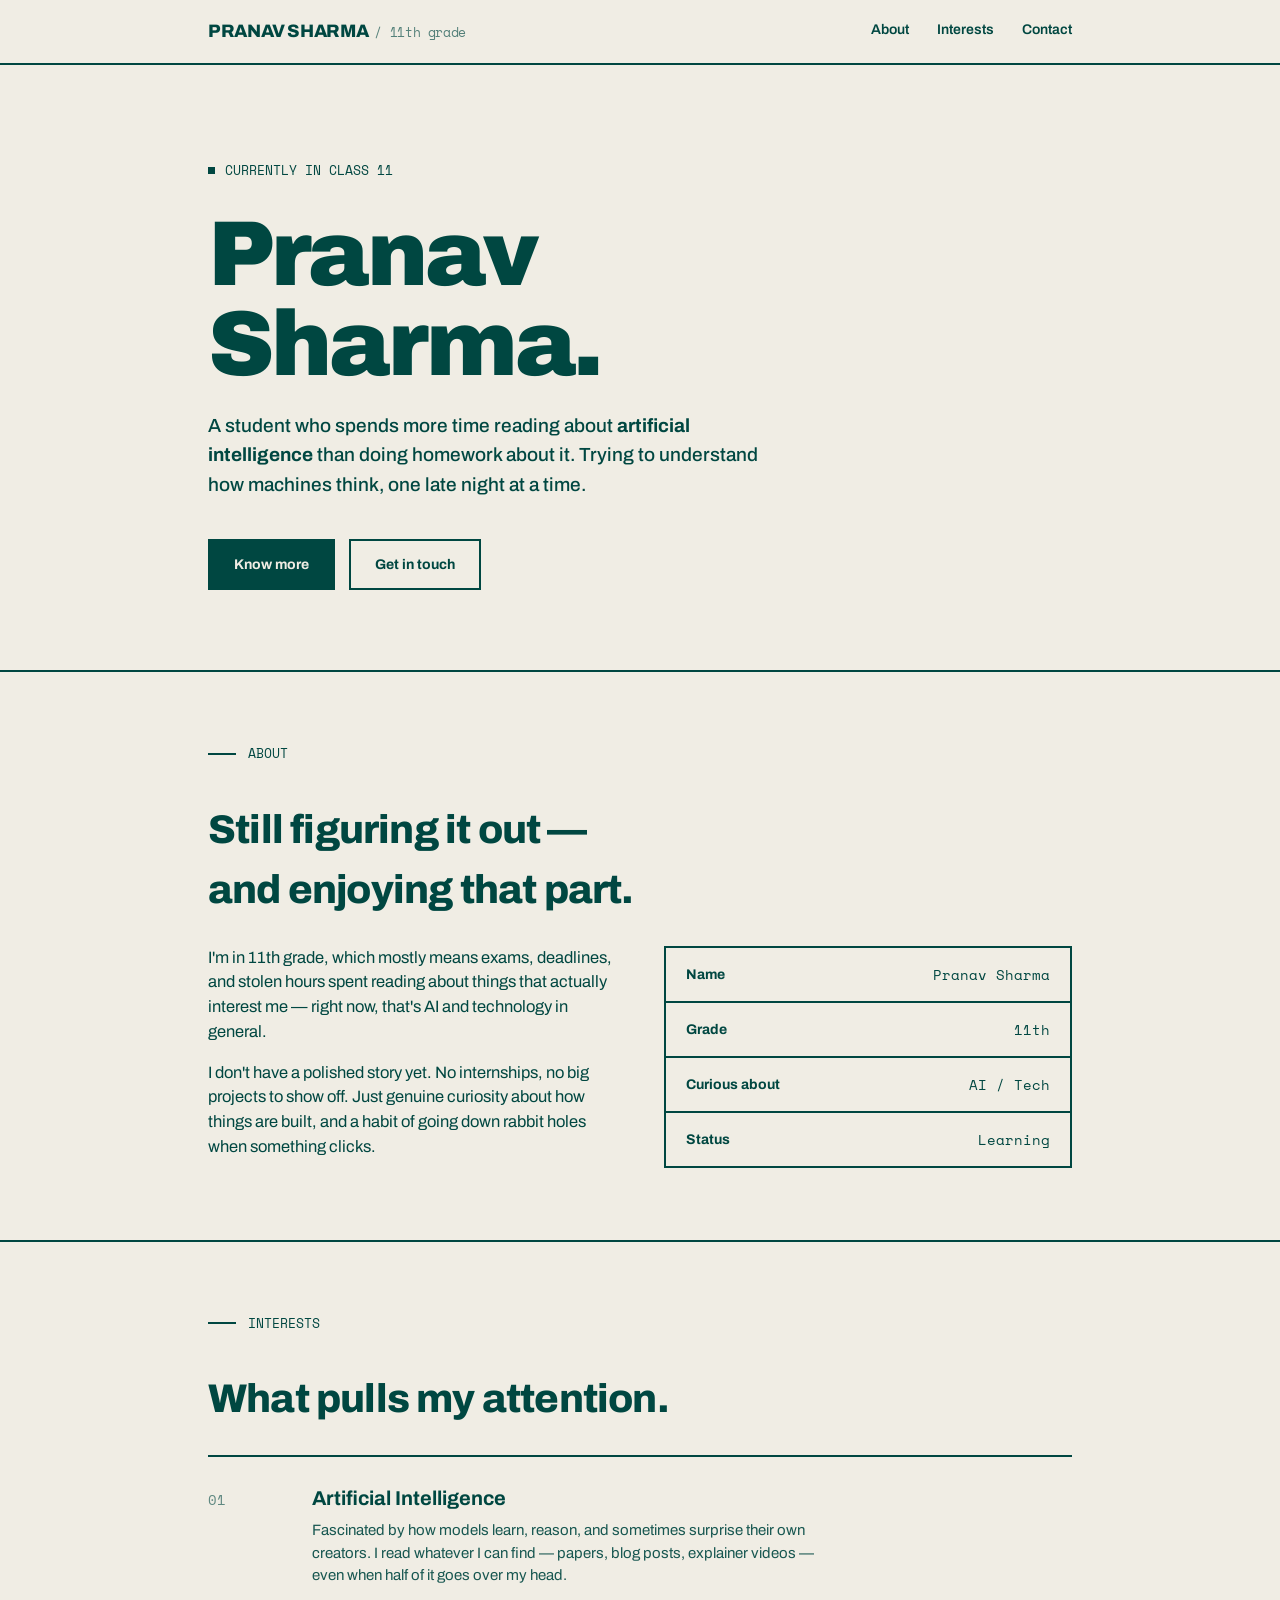
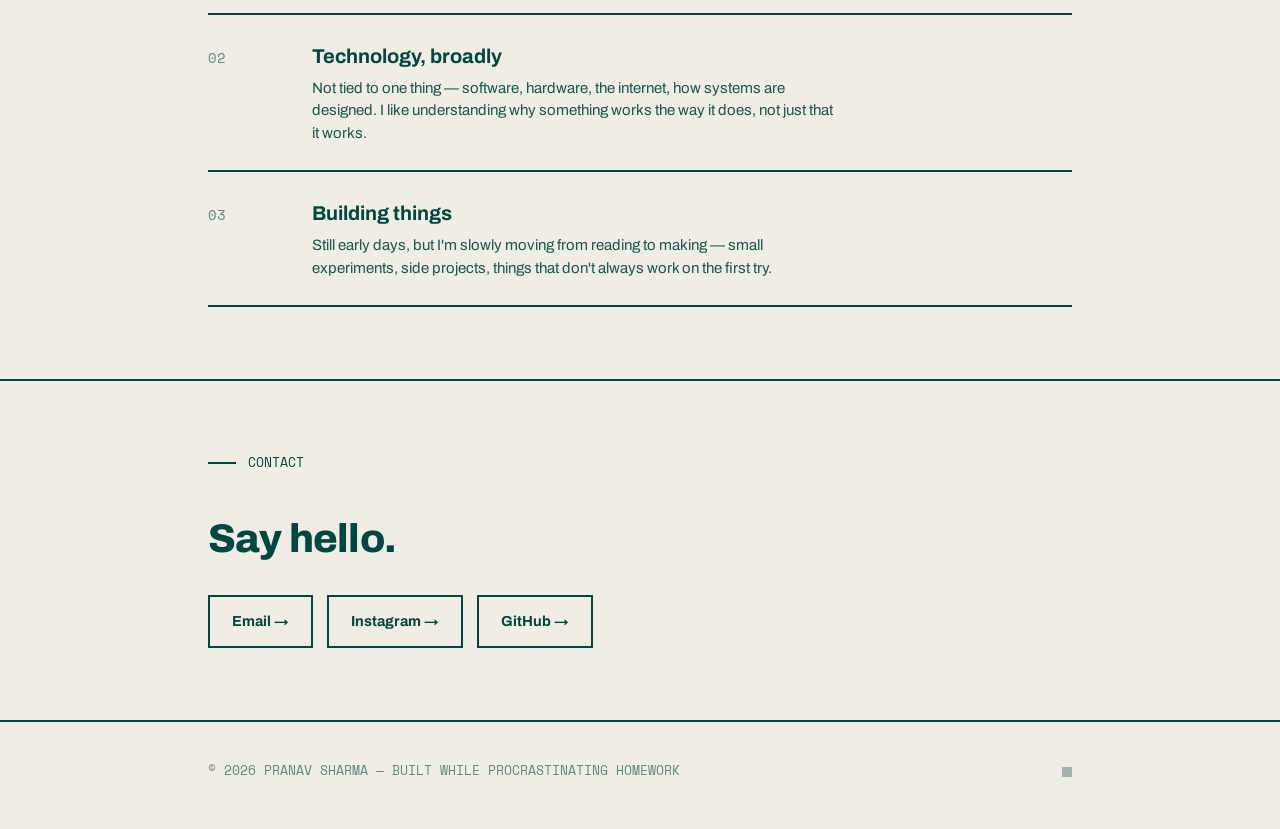
==== commit 0d9812b7: "New" ====
--- a/index.html
+++ b/index.html
@@ -1,714 +1,377 @@
 <!DOCTYPE html>
 <html lang="en">
 <head>
-<meta charset="UTF-8" />
-<meta name="viewport" content="width=device-width, initial-scale=1.0" />
-<meta name="color-scheme" content="light" />
-<title>Pranav Sharma — Portfolio</title>
+<meta charset="UTF-8">
+<meta name="viewport" content="width=device-width, initial-scale=1.0">
+<title>Pranav Sharma</title>
 <link rel="preconnect" href="https://fonts.googleapis.com">
 <link rel="preconnect" href="https://fonts.gstatic.com" crossorigin>
-<link href="https://fonts.googleapis.com/css2?family=Inter:wght@400;500;600;700;800&display=swap" rel="stylesheet">
+<link href="https://fonts.googleapis.com/css2?family=Archivo:wght@400;500;600;700;800;900&family=Space+Mono:wght@400;700&display=swap" rel="stylesheet">
 <style>
   :root{
-    --background:#fafafa;
-    --background-solid:#ffffff;
-    --foreground:#0f0f10;
-    --border-rgb:15,15,16;
-    --border-alpha:.12;
-    --muted:#525a67;
-    --muted-strong:#374151;
-    --muted-faint:#9ca3af;
-    --muted-bg:#f4f4f5;
-    --muted-bg-2:#ececee;
-    --surface-rgb:255,255,255;
-    --link:#0255fa;
-    --primary:#0255fa;
-    --primary-rgb:2,85,250;
-    --shadow-rgb:15,23,42;
-    --glass-btn-alpha:.05;
-    --glass-card-alpha:.72;
-    --glass-row-alpha:.82;
-    --glass-strong-alpha:.90;
-    --field-border:#cbd5e1;
-    --field-border-focus:#94a3b8;
-    --success-bg:#f0fdf4;
-    --success-border:#bbf7d0;
-    --success-text:#15803d;
-  }
-
-  /* Theme is locked to light — no dark-mode overrides. */
-
-  *{box-sizing:border-box;}
-  html{scroll-behavior:smooth;color-scheme:light;}
+    --cyprus:#004741;
+    --sand:#F0EDE4;
+    --sand-dim:#e4ded0;
+    --ink:#0f1f1c;
+    --line: rgba(0,71,65,0.22);
+    --line-strong: var(--cyprus);
+  }
+
+  *{box-sizing:border-box; margin:0; padding:0;}
+
+  html{scroll-behavior:smooth;}
+
   body{
-    margin:0;
-    font-family:'Inter',system-ui,-apple-system,sans-serif;
+    background:var(--sand);
+    color:var(--cyprus);
+    font-family:'Archivo', sans-serif;
+    line-height:1.5;
+    overflow-x:hidden;
+  }
+
+  ::selection{background:var(--cyprus); color:var(--sand);}
+
+  a{color:inherit;}
+
+  .wrap{
+    max-width:920px;
+    margin:0 auto;
+    padding:0 28px;
+  }
+
+  /* ---------- NAV ---------- */
+  .nav{
+    border-bottom:2px solid var(--cyprus);
+    background:var(--sand);
+    position:sticky;
+    top:0;
+    z-index:50;
+  }
+  .nav-inner{
+    max-width:920px;
+    margin:0 auto;
+    padding:18px 28px;
+    display:flex;
+    justify-content:space-between;
+    align-items:center;
+  }
+  .nav-mark{
+    font-weight:800;
+    font-size:18px;
+    letter-spacing:-0.02em;
+  }
+  .nav-mark span{
+    font-family:'Space Mono', monospace;
+    font-weight:400;
+    font-size:13px;
+    opacity:0.65;
+    margin-left:6px;
+  }
+  .nav-links{
+    display:flex;
+    gap:28px;
+    font-size:14px;
+    font-weight:600;
+  }
+  .nav-links a{
+    text-decoration:none;
+    padding-bottom:2px;
+    border-bottom:2px solid transparent;
+    transition:border-color .15s ease;
+  }
+  .nav-links a:hover{ border-color:var(--cyprus); }
+
+  /* ---------- HERO ---------- */
+  .hero{
+    padding:96px 0 80px;
+    border-bottom:2px solid var(--cyprus);
+  }
+  .hero-index{
+    font-family:'Space Mono', monospace;
+    font-size:13px;
+    display:flex;
+    gap:10px;
+    align-items:center;
+    margin-bottom:28px;
+  }
+  .hero-index .dot{
+    width:7px; height:7px;
+    background:var(--cyprus);
+    display:inline-block;
+  }
+  .hero h1{
+    font-size:clamp(48px, 9vw, 92px);
+    font-weight:900;
+    letter-spacing:-0.03em;
+    line-height:0.98;
+  }
+  .hero .role{
+    margin-top:22px;
+    max-width:560px;
+    font-size:19px;
+    font-weight:500;
+    line-height:1.55;
+  }
+  .hero .role b{ font-weight:700; }
+  .hero-cta{
+    margin-top:40px;
+    display:flex;
+    gap:14px;
+    flex-wrap:wrap;
+  }
+  .btn{
+    display:inline-block;
+    font-family:'Archivo', sans-serif;
+    font-weight:700;
+    font-size:14px;
+    padding:13px 24px;
+    border:2px solid var(--cyprus);
     background:transparent;
-    color:var(--foreground);
-    -webkit-font-smoothing:antialiased;
-  }
-  a{color:inherit;text-decoration:none;}
-  img{max-width:100%;display:block;}
-  section{padding:96px 24px;}
-  .wrap{max-width:1100px;margin:0 auto;}
-  .eyebrow{
-    display:inline-flex;align-items:center;gap:8px;
-    font-size:12px;font-weight:600;letter-spacing:.14em;text-transform:uppercase;
-    color:var(--foreground);background:var(--muted-bg);
-    padding:6px 14px;border-radius:999px;
-  }
-  h1,h2,h3{margin:0;letter-spacing:-0.02em;}
-  .reveal{opacity:0;transform:translateY(18px);transition:opacity .5s ease,transform .5s ease;}
-  .reveal.in{opacity:1;transform:translateY(0);}
-
-  /* ---------- Fixed CSS-only background (no external image required) ---------- */
-  .bg-fixed{
-    position:fixed;
-    inset:0;
-    z-index:-2;
-    background:
-      radial-gradient(1100px 700px at 8% -10%, rgba(2,85,250,.16), transparent 60%),
-      radial-gradient(900px 650px at 100% 0%, rgba(2,85,250,.12), transparent 55%),
-      radial-gradient(1000px 800px at 50% 120%, rgba(2,85,250,.10), transparent 60%),
-      linear-gradient(180deg, #f5f7fb 0%, #fafbfd 45%, #f6f8fc 100%);
-  }
-  .bg-fixed::before{
+    color:var(--cyprus);
+    cursor:pointer;
+    text-decoration:none;
+    transition:background .15s ease, color .15s ease;
+  }
+  .btn:hover{ background:var(--cyprus); color:var(--sand); }
+  .btn.solid{ background:var(--cyprus); color:var(--sand); }
+  .btn.solid:hover{ background:transparent; color:var(--cyprus); }
+
+  /* ---------- SECTION LABELS ---------- */
+  .section{
+    padding:72px 0;
+    border-bottom:2px solid var(--cyprus);
+  }
+  .section-tag{
+    font-family:'Space Mono', monospace;
+    font-size:13px;
+    display:flex;
+    align-items:center;
+    gap:12px;
+    margin-bottom:36px;
+  }
+  .section-tag::before{
     content:"";
-    position:absolute;inset:0;
-    background-image:
-      linear-gradient(rgba(2,85,250,.05) 1px, transparent 1px),
-      linear-gradient(90deg, rgba(2,85,250,.05) 1px, transparent 1px);
-    background-size:64px 64px;
-    mask-image:radial-gradient(circle at 50% 0%, black, transparent 70%);
-  }
-  .bg-overlay{
-    position:fixed;
-    inset:0;
-    z-index:-1;
-    background:rgba(255,255,255,.06);
-  }
-
-  .glass-ring{position:relative;isolation:isolate;}
-  .glass-ring::before{
-    content:"";position:absolute;inset:0;border-radius:inherit;pointer-events:none;z-index:5;
-    box-shadow:
-      0 0 6px rgba(var(--shadow-rgb),.05),
-      0 2px 10px rgba(var(--shadow-rgb),.10),
-      inset 1.5px 1.5px .5px -1px rgba(255,255,255,.9),
-      inset -1.5px -1.5px .5px -1px rgba(var(--shadow-rgb),.35),
-      inset 0 0 6px 6px rgba(var(--shadow-rgb),.04),
-      0 0 16px rgba(var(--primary-rgb),.12);
-  }
-  .glass-ring::after{
-    content:"";position:absolute;inset:0;border-radius:inherit;pointer-events:none;z-index:6;
-    background:radial-gradient(120% 55% at 50% -12%, rgba(255,255,255,.5), transparent 62%);
-    mix-blend-mode:soft-light;
-    opacity:.85;
-  }
-
-  header.nav{
-    position:sticky;top:0;z-index:50;
-    backdrop-filter:blur(14px);-webkit-backdrop-filter:blur(14px);
-    background:rgba(var(--surface-rgb),.7);
-    border-bottom:1px solid rgba(var(--border-rgb),var(--border-alpha));
-  }
-  .nav-inner{
-    max-width:1100px;margin:0 auto;padding:14px 24px;
-    display:flex;align-items:center;justify-content:space-between;
-  }
-  .brand{font-weight:800;font-size:17px;letter-spacing:-0.01em;color:var(--foreground);}
-  nav.links{display:flex;gap:28px;font-size:14px;font-weight:500;color:var(--muted-strong);}
-  nav.links a{transition:color .15s ease;}
-  nav.links a:hover{color:var(--link);}
-  .burger{display:none;background:none;border:none;cursor:pointer;padding:6px;color:var(--foreground);}
-  .burger svg{width:22px;height:22px;}
-
-  @media(max-width:720px){
-    nav.links{display:none;}
-    .burger{display:block;}
-  }
-
-  .liquid-btn{
-    position:relative;isolation:isolate;display:inline-flex;align-items:center;justify-content:center;gap:8px;
-    height:48px;padding:0 26px;border-radius:999px;border:none;cursor:pointer;
-    font-size:14px;font-weight:600;letter-spacing:.02em;color:var(--foreground);
-    background:transparent;transition:transform .3s ease;text-decoration:none;
-  }
-  .liquid-btn:hover{transform:scale(1.045);}
-  .liquid-btn:active{transform:scale(.98);}
-  .liquid-btn::before{
-    content:"";position:absolute;inset:0;border-radius:inherit;pointer-events:none;z-index:1;
-    background:radial-gradient(140% 70% at 50% -25%, rgba(255,255,255,.6), transparent 60%);
-    mix-blend-mode:soft-light;
-  }
-  .liquid-btn .lb-shell{
-    position:absolute;inset:0;border-radius:999px;pointer-events:none;z-index:0;
-    box-shadow:0 0 6px rgba(var(--shadow-rgb),.06),0 4px 16px rgba(var(--shadow-rgb),.14),
-      inset 1.5px 1.5px .5px -1px rgba(255,255,255,.85), inset -1.5px -1.5px .5px -1px rgba(var(--shadow-rgb),.3),
-      inset 0 0 8px 6px rgba(255,255,255,.06);
-  }
-  .liquid-btn .lb-glass{
-    position:absolute;inset:0;z-index:-1;border-radius:999px;overflow:hidden;pointer-events:none;
-    backdrop-filter:url(#glass-distort) blur(10px);-webkit-backdrop-filter:blur(10px);
-    background:rgba(var(--surface-rgb),var(--glass-btn-alpha));
-    border:1px solid rgba(var(--surface-rgb),.14);
-  }
-  .liquid-btn .lb-label{position:relative;z-index:2;display:flex;align-items:center;gap:8px;}
-  .liquid-btn.liquid-btn--sm{height:40px;padding:0 20px;font-size:13px;}
-  .liquid-btn.liquid-btn--block{width:100%;}
-  .liquid-btn.liquid-btn--icon{height:36px;width:36px;padding:0;border-radius:50%;}
-
-  .hero-section{padding-top:56px;position:relative;overflow:hidden;}
-  .hero-bg-glow{
-    position:absolute;top:-120px;left:50%;transform:translateX(-50%);
-    width:700px;height:400px;border-radius:50%;
-    background:radial-gradient(closest-side, rgba(var(--primary-rgb),.10), transparent);
-    filter:blur(10px);pointer-events:none;
-  }
-  .glass-card{
-    position:relative;overflow:hidden;
-    border:1px solid rgba(var(--border-rgb),var(--border-alpha));
-    background:rgba(var(--surface-rgb),var(--glass-card-alpha));
-    backdrop-filter:blur(24px);-webkit-backdrop-filter:blur(24px);
-    border-radius:28px;padding:40px 28px;
-  }
-  @media(min-width:768px){.glass-card{padding:56px;}}
-  .glass-grid{display:grid;gap:48px;grid-template-columns:1fr;}
-  @media(min-width:960px){.glass-grid{grid-template-columns:1.1fr .9fr;}}
-
-  .hero-name{font-size:34px;font-weight:800;margin-top:22px;}
-  @media(min-width:768px){.hero-name{font-size:42px;}}
-  .hero-tagline{margin-top:10px;font-size:16.5px;font-weight:600;color:var(--muted-strong);}
-  .hero-bio{margin-top:16px;max-width:560px;color:var(--muted);font-size:15.5px;line-height:1.75;}
-
-  .tech-strip{display:flex;flex-wrap:wrap;gap:8px;margin-top:22px;}
-  .tech-chip{
-    font-size:12px;font-weight:600;padding:6px 12px;border-radius:999px;
-    border:1px solid rgba(var(--border-rgb),var(--border-alpha));color:var(--muted-strong);background:var(--muted-bg);
-  }
-
-  .highlights{display:grid;gap:14px;margin-top:32px;}
-  .highlight{
-    border:1px solid rgba(var(--border-rgb),var(--border-alpha));background:rgba(var(--surface-rgb),var(--glass-row-alpha));
-    backdrop-filter:blur(12px);-webkit-backdrop-filter:blur(12px);
-    border-radius:18px;padding:18px 20px;transition:transform .25s ease, box-shadow .25s ease, border-color .25s ease;
-  }
-  .highlight:hover{transform:translateY(-3px);box-shadow:0 12px 30px rgba(var(--shadow-rgb),.10);border-color:rgba(var(--border-rgb),.24);}
-  .highlight p.h-title{font-size:11px;font-weight:700;letter-spacing:.2em;text-transform:uppercase;color:var(--muted-faint);margin:0 0 6px;}
-  .highlight p.h-desc{font-size:14px;color:var(--muted-strong);margin:0;line-height:1.55;}
-
-  .hero-cta{margin-top:32px;}
-
-  .profile-card{
-    position:relative;border:1px solid rgba(var(--border-rgb),var(--border-alpha));
-    background:rgba(var(--surface-rgb),var(--glass-row-alpha));backdrop-filter:blur(18px);-webkit-backdrop-filter:blur(18px);
-    border-radius:24px;padding:34px 28px;text-align:center;
-  }
-  .avatar-wrap{position:relative;width:128px;height:128px;margin:0 auto 20px;}
-  .avatar-glow{position:absolute;inset:-16px;border-radius:50%;background:rgba(var(--primary-rgb),.12);filter:blur(24px);}
-  .avatar{
-    position:relative;width:128px;height:128px;border-radius:50%;object-fit:cover;
-    border:1px solid rgba(var(--border-rgb),var(--border-alpha));box-shadow:0 25px 60px rgba(var(--shadow-rgb),.22);
-  }
-  .profile-role{font-size:11px;font-weight:700;letter-spacing:.24em;text-transform:uppercase;color:var(--muted-faint);margin-top:6px;}
-  .profile-blurb{margin-top:14px;font-size:14px;color:var(--muted-strong);line-height:1.6;}
-  .social-list{margin-top:26px;display:flex;flex-direction:column;gap:10px;}
-  .social-row{
-    display:flex;align-items:center;justify-content:space-between;gap:10px;
-    border:1px solid rgba(var(--border-rgb),var(--border-alpha));background:rgba(var(--surface-rgb),var(--glass-strong-alpha));
-    backdrop-filter:blur(12px);-webkit-backdrop-filter:blur(12px);
-    border-radius:16px;padding:12px 16px;transition:transform .2s ease, box-shadow .2s ease, border-color .2s ease;
-  }
-  .social-row:hover{transform:translateY(-2px);box-shadow:0 10px 24px rgba(var(--shadow-rgb),.12);border-color:rgba(var(--border-rgb),.24);}
-  .social-left{display:flex;align-items:center;gap:12px;}
-  .social-icon{
-    width:38px;height:38px;border-radius:50%;border:1px solid rgba(var(--border-rgb),var(--border-alpha));
-    display:flex;align-items:center;justify-content:center;background:var(--background-solid);color:var(--muted-strong);
-  }
-  .social-name{font-size:13.5px;font-weight:600;margin:0;}
-  .social-handle{font-size:12px;color:var(--muted);margin:2px 0 0;}
-
-  .section-head{margin-bottom:44px;}
-  .section-head h2{font-size:30px;font-weight:700;margin-top:14px;}
-  .section-head p{
-    color:var(--muted-strong);
-    font-weight:500;
-    margin-top:10px;max-width:560px;font-size:15px;line-height:1.6;
-  }
-
-  .gallery-frame{
-    border:1px solid rgba(var(--border-rgb),var(--border-alpha));
-    border-radius:24px;overflow:hidden;
-    background:rgba(var(--surface-rgb),var(--glass-card-alpha));
-    backdrop-filter:blur(18px);-webkit-backdrop-filter:blur(18px);
-    box-shadow:0 20px 50px rgba(var(--shadow-rgb),.10);
-  }
-  .gallery-desktop{display:none;position:relative;overflow:hidden;padding:64px 0 96px;}
-  @media(min-width:860px){.gallery-desktop{display:flex;}}
-  .gallery-desktop-track{display:flex;justify-content:center;align-items:flex-end;margin:0 auto;}
-  .g-card{
-    flex-shrink:0;cursor:pointer;margin:0 -34px;
-    perspective:1400px;
-  }
-  .g-card-inner{
-    position:relative;width:260px;aspect-ratio:4/3;border-radius:14px;overflow:hidden;
-    transform:rotateY(-38deg);
-    box-shadow:0 .8px .8px rgba(var(--shadow-rgb),.03),2.4px 0 2.4px rgba(var(--shadow-rgb),.08),
-      6px 0 6px rgba(var(--shadow-rgb),.14), 20px 0 24px rgba(var(--shadow-rgb),.32);
-    transition:transform .18s cubic-bezier(.25,.1,.25,1);
-  }
-  .g-card img{width:100%;height:100%;object-fit:cover;}
-  .g-caption{
-    position:absolute;inset:auto 0 0 0;padding:14px 14px 12px;
-    background:linear-gradient(to top, rgba(0,0,0,.78), transparent);
-    color:#fff;opacity:0;transform:translateY(8px);
-    transition:opacity .1s ease, transform .1s ease;
-  }
-  .g-caption .g-title{font-size:13.5px;font-weight:700;margin:0;}
-  .g-caption .g-tag{font-size:11px;color:#d1d5db;margin:2px 0 0;}
-  .g-card:hover .g-caption{opacity:1;transform:translateY(0);}
-  .g-card:hover .g-card-inner{transform:rotateY(-38deg) scale(1.045);}
-
-  .gallery-mobile{display:block;overflow:hidden;padding:36px 0;}
-  @media(min-width:860px){.gallery-mobile{display:none;}}
-  .marquee-track{display:flex;gap:16px;width:max-content;animation:marquee 34s linear infinite;}
-  .marquee-track:hover{animation-play-state:paused;}
-  @keyframes marquee{from{transform:translateX(0);}to{transform:translateX(-50%);}}
-  .m-card{position:relative;flex-shrink:0;width:230px;aspect-ratio:4/3;border-radius:12px;overflow:hidden;}
-  .m-card img{width:100%;height:100%;object-fit:cover;}
-  .m-card .g-caption{opacity:1;transform:none;padding:10px 12px;}
-  .m-card .g-title{font-size:12.5px;}
-
-  /* ---------- Empty states: shown when there's nothing to load yet ---------- */
-  .empty-state{
-    width:100%;display:flex;flex-direction:column;align-items:center;justify-content:center;
-    gap:10px;padding:56px 24px;text-align:center;color:var(--muted);
-  }
-  .empty-state .empty-icon{
-    width:44px;height:44px;border-radius:50%;display:flex;align-items:center;justify-content:center;
-    background:var(--muted-bg);color:var(--muted-faint);
-  }
-  .empty-state .empty-title{font-size:14.5px;font-weight:700;color:var(--muted-strong);}
-  .empty-state .empty-desc{font-size:13px;max-width:320px;line-height:1.55;color:var(--muted);}
-  .empty-state code{
-    background:var(--muted-bg);padding:1px 6px;border-radius:6px;font-size:12px;color:var(--muted-strong);
-  }
-
-  /* ---------- Certificates: card is the certificate PNG itself, clicking opens the link directly ---------- */
-  .cert-grid{display:grid;grid-template-columns:repeat(auto-fill,minmax(260px,1fr));gap:20px;}
-  .cert-grid.is-empty{
-    display:block;border:1px solid rgba(var(--border-rgb),var(--border-alpha));border-radius:18px;
-    background:rgba(var(--surface-rgb),var(--glass-card-alpha));backdrop-filter:blur(18px);-webkit-backdrop-filter:blur(18px);
-  }
-  .cert-card{
-    display:block;
-    border:1px solid rgba(var(--border-rgb),var(--border-alpha));border-radius:18px;overflow:hidden;
-    background:rgba(var(--surface-rgb),var(--glass-strong-alpha));backdrop-filter:blur(12px);-webkit-backdrop-filter:blur(12px);
-    cursor:pointer;transition:transform .2s ease, box-shadow .2s ease, border-color .2s ease;
-  }
-  .cert-card:hover{transform:translateY(-4px);box-shadow:0 16px 34px rgba(var(--shadow-rgb),.12);border-color:rgba(var(--border-rgb),.24);}
-  .cert-thumb{
-    aspect-ratio:4/3;
-    background:#f4f4f5;
-    display:flex;align-items:center;justify-content:center;overflow:hidden;
-  }
-  .cert-thumb img{width:100%;height:100%;object-fit:contain;}
-  .cert-body{padding:16px 18px 20px;}
-  .cert-title{font-size:14.5px;font-weight:700;margin:0 0 4px;}
-  .cert-issuer{font-size:12.5px;color:var(--muted);margin:0;}
-  .cert-meta{display:flex;align-items:center;justify-content:space-between;margin-top:14px;}
-  .cert-date{font-size:11.5px;color:var(--muted-faint);font-weight:600;letter-spacing:.05em;text-transform:uppercase;}
-  .cert-view{font-size:12.5px;font-weight:700;color:var(--link);display:flex;align-items:center;gap:4px;}
-
-  .contact-section{
-    background:rgba(var(--surface-rgb),var(--glass-card-alpha));
-    backdrop-filter:blur(18px);-webkit-backdrop-filter:blur(18px);
-    border-top:1px solid rgba(var(--border-rgb),var(--border-alpha));
-  }
-  .contact-inner{display:flex;flex-direction:column;align-items:center;text-align:center;}
-  .contact-title{font-size:34px;font-weight:800;padding:14px 0;}
-  .contact-sub{max-width:480px;color:var(--muted);font-size:14.5px;padding-bottom:36px;}
-  .contact-sub a{color:var(--link);}
-  .contact-sub a:hover{text-decoration:underline;}
-  form.contact-form{max-width:420px;width:100%;padding:0 8px;text-align:left;}
-  form.contact-form label{font-weight:600;font-size:13.5px;}
-  .field{
-    display:flex;align-items:center;margin-top:8px;margin-bottom:18px;height:44px;
-    padding-left:14px;border:1px solid var(--field-border);border-radius:999px;overflow:hidden;
-    background:rgba(var(--surface-rgb),var(--glass-row-alpha));
-    transition:box-shadow .2s ease, border-color .2s ease;
-  }
-  .field:focus-within{box-shadow:0 0 0 3px rgba(var(--primary-rgb),.15);border-color:var(--field-border-focus);}
-  .field svg{flex-shrink:0;color:var(--muted-strong);}
-  .field input{height:100%;padding:0 10px;width:100%;border:none;outline:none;background:transparent;font-size:14px;font-family:inherit;color:var(--foreground);}
-  textarea.msg{
-    width:100%;margin-top:8px;padding:12px;background:rgba(var(--surface-rgb),var(--glass-row-alpha));border:1px solid var(--field-border);
-    border-radius:14px;resize:none;outline:none;font-size:14px;font-family:inherit;color:var(--foreground);
-    transition:box-shadow .2s ease, border-color .2s ease;
-  }
-  textarea.msg:focus{box-shadow:0 0 0 3px rgba(var(--primary-rgb),.15);border-color:var(--field-border-focus);}
-  .form-success{display:none;margin-top:18px;font-size:13.5px;color:var(--success-text);background:var(--success-bg);border:1px solid var(--success-border);padding:12px 16px;border-radius:12px;}
-  .form-success.show{display:block;}
-
-  footer{padding:34px 24px;text-align:center;font-size:12.5px;color:var(--muted-faint);}
-
-  @media(prefers-reduced-motion: reduce){
-    *{animation-duration:.001ms !important;transition-duration:.001ms !important;}
+    width:28px;
+    height:2px;
+    background:var(--cyprus);
+    display:inline-block;
+  }
+  .section h2{
+    font-size:clamp(28px,5vw,40px);
+    font-weight:800;
+    letter-spacing:-0.02em;
+    margin-bottom:26px;
+  }
+
+  /* ---------- ABOUT ---------- */
+  .about-grid{
+    display:grid;
+    grid-template-columns:1fr 1fr;
+    gap:48px;
+  }
+  .about-grid p{
+    font-size:16.5px;
+    max-width:60ch;
+  }
+  .about-grid p + p{ margin-top:16px; }
+  .facts{
+    border:2px solid var(--cyprus);
+    padding:0;
+  }
+  .facts div{
+    padding:16px 20px;
+    display:flex;
+    justify-content:space-between;
+    font-size:14px;
+  }
+  .facts div:not(:last-child){
+    border-bottom:2px solid var(--cyprus);
+  }
+  .facts .k{ font-weight:700; }
+  .facts .v{
+    font-family:'Space Mono', monospace;
+    text-align:right;
+  }
+
+  /* ---------- INTERESTS ---------- */
+  .interest-list{
+    border-top:2px solid var(--cyprus);
+  }
+  .interest-row{
+    display:grid;
+    grid-template-columns:80px 1fr;
+    gap:24px;
+    padding:26px 0;
+    border-bottom:2px solid var(--cyprus);
+    align-items:baseline;
+  }
+  .interest-row .num{
+    font-family:'Space Mono', monospace;
+    font-size:14px;
+    opacity:0.6;
+  }
+  .interest-row h3{
+    font-size:20px;
+    font-weight:700;
+    margin-bottom:6px;
+  }
+  .interest-row p{
+    font-size:15px;
+    max-width:58ch;
+    opacity:0.9;
+  }
+
+  /* ---------- CONTACT ---------- */
+  .contact-row{
+    display:flex;
+    flex-wrap:wrap;
+    gap:14px;
+  }
+  .contact-row a{
+    border:2px solid var(--cyprus);
+    padding:14px 22px;
+    text-decoration:none;
+    font-weight:700;
+    font-size:14.5px;
+    display:inline-flex;
+    align-items:center;
+    gap:10px;
+  }
+  .contact-row a:hover{ background:var(--cyprus); color:var(--sand); }
+
+  /* ---------- FOOTER / SECRET ---------- */
+  footer{
+    padding:40px 0 48px;
+  }
+  .footer-row{
+    display:flex;
+    justify-content:space-between;
+    align-items:center;
+    flex-wrap:wrap;
+    gap:16px;
+  }
+  .footer-row p{
+    font-family:'Space Mono', monospace;
+    font-size:12.5px;
+    opacity:0.6;
+  }
+
+  /* invisible-ish trigger: a small mark that looks decorative */
+  .secret-trigger{
+    width:10px;
+    height:10px;
+    background:var(--cyprus);
+    opacity:0.35;
+    cursor:pointer;
+    border:none;
+    transition:opacity .2s ease, transform .2s ease;
+  }
+  .secret-trigger:hover{
+    opacity:1;
+    transform:rotate(45deg);
+  }
+
+  @media (max-width: 720px){
+    .about-grid{ grid-template-columns:1fr; }
+    .nav-links{ gap:16px; font-size:13px; }
+    .interest-row{ grid-template-columns:1fr; gap:6px; }
   }
 </style>
 </head>
 <body>
 
-<svg style="position:absolute;width:0;height:0;">
-  <defs>
-    <filter id="glass-distort" x="0%" y="0%" width="100%" height="100%" color-interpolation-filters="sRGB">
-      <feTurbulence type="fractalNoise" baseFrequency="0.008 0.008" numOctaves="1" seed="2" result="turbulence"/>
-      <feGaussianBlur in="turbulence" stdDeviation="2" result="blurredNoise"/>
-      <feDisplacementMap in="SourceGraphic" in2="blurredNoise" scale="16" xChannelSelector="R" yChannelSelector="B"/>
-    </filter>
-  </defs>
-</svg>
-
-<!-- Fixed background: pure CSS gradient + grid, no external image needed -->
-<div class="bg-fixed" id="bgFixed"></div>
-<div class="bg-overlay"></div>
-
-<div id="siteRoot" class="ready">
-
-<header class="nav">
+<nav class="nav">
   <div class="nav-inner">
-    <div class="brand">Pranav Sharma</div>
-    <nav class="links">
-      <a href="#work">Work</a>
-      <a href="#certificates">Credentials</a>
+    <div class="nav-mark">PRANAV SHARMA<span>/ 11th grade</span></div>
+    <div class="nav-links">
+      <a href="#about">About</a>
+      <a href="#interests">Interests</a>
       <a href="#contact">Contact</a>
-    </nav>
-    <a href="#contact" class="liquid-btn liquid-btn--sm">
-      <span class="lb-glass"></span>
-      <span class="lb-shell"></span>
-      <span class="lb-label">Get in touch</span>
-    </a>
+    </div>
+  </div>
+</nav>
+
+<header class="hero">
+  <div class="wrap">
+    <div class="hero-index"><span class="dot"></span>CURRENTLY IN CLASS 11</div>
+    <h1>Pranav<br>Sharma.</h1>
+    <p class="role">A student who spends more time reading about <b>artificial intelligence</b> than doing homework about it. Trying to understand how machines think, one late night at a time.</p>
+    <div class="hero-cta">
+      <a href="#about" class="btn solid">Know more</a>
+      <a href="#contact" class="btn">Get in touch</a>
+    </div>
   </div>
 </header>
 
-<section class="hero-section" id="about">
-  <div class="hero-bg-glow"></div>
-  <div class="wrap">
-    <div class="glass-card glass-ring reveal">
-      <div class="glass-grid">
+<section class="section" id="about">
+  <div class="wrap">
+    <div class="section-tag">ABOUT</div>
+    <h2>Still figuring it out —<br>and enjoying that part.</h2>
+    <div class="about-grid">
+      <div>
+        <p>I'm in 11th grade, which mostly means exams, deadlines, and stolen hours spent reading about things that actually interest me — right now, that's AI and technology in general.</p>
+        <p>I don't have a polished story yet. No internships, no big projects to show off. Just genuine curiosity about how things are built, and a habit of going down rabbit holes when something clicks.</p>
+      </div>
+      <div class="facts">
+        <div><span class="k">Name</span><span class="v">Pranav Sharma</span></div>
+        <div><span class="k">Grade</span><span class="v">11th</span></div>
+        <div><span class="k">Curious about</span><span class="v">AI / Tech</span></div>
+        <div><span class="k">Status</span><span class="v">Learning</span></div>
+      </div>
+    </div>
+  </div>
+</section>
+
+<section class="section" id="interests">
+  <div class="wrap">
+    <div class="section-tag">INTERESTS</div>
+    <h2>What pulls my attention.</h2>
+    <div class="interest-list">
+      <div class="interest-row">
+        <span class="num">01</span>
         <div>
-          <span class="eyebrow">Portfolio</span>
-          <h1 class="hero-name">Pranav Sharma</h1>
-          <p class="hero-tagline">A High School Student Exploring the Depths of Code and Cloud.</p>
-          <p class="hero-bio">
-            I'm Pranav, a high school student with a passion for building things that live on the internet.
-            While I spend my weekdays diving deep into the worlds of Physics, Chemistry, and Mathematics for
-            the JEE, my weekends are for a different kind of problem-solving: architecting scalable cloud
-            infrastructure and crafting beautiful, user-centric web experiences. I'm fascinated by the
-            intersection of robust backend systems and intuitive frontend design. This portfolio is a small
-            glimpse into my journey.
-          </p>
-
-          <div class="tech-strip">
-            <span class="tech-chip">React</span>
-            <span class="tech-chip">AWS Lambda</span>
-            <span class="tech-chip">DynamoDB</span>
-            <span class="tech-chip">AWS CDK</span>
-            <span class="tech-chip">Route 53</span>
-          </div>
-
-          <div class="highlights">
-            <div class="highlight glass-ring">
-              <p class="h-title">Weekdays</p>
-              <p class="h-desc">Deep in Physics, Chemistry, and Mathematics — preparing for the JEE.</p>
-            </div>
-            <div class="highlight glass-ring">
-              <p class="h-title">Weekends</p>
-              <p class="h-desc">Architecting scalable cloud infrastructure and crafting user-centric web experiences.</p>
-            </div>
-            <div class="highlight glass-ring">
-              <p class="h-title">Interested in</p>
-              <p class="h-desc">The intersection of robust backend systems and intuitive frontend design.</p>
-            </div>
-          </div>
-
-          <div class="hero-cta">
-            <button class="liquid-btn" onclick="document.getElementById('work').scrollIntoView({behavior:'smooth'})">
-              <span class="lb-glass"></span>
-              <span class="lb-shell"></span>
-              <span class="lb-label">
-                View my work
-                <svg width="16" height="16" viewBox="0 0 20 20" fill="none"><path d="M4 10h11M10 5l5 5-5 5" stroke="currentColor" stroke-width="1.6" stroke-linecap="round" stroke-linejoin="round"/></svg>
-              </span>
-            </button>
-          </div>
+          <h3>Artificial Intelligence</h3>
+          <p>Fascinated by how models learn, reason, and sometimes surprise their own creators. I read whatever I can find — papers, blog posts, explainer videos — even when half of it goes over my head.</p>
         </div>
-
-        <div class="profile-card glass-ring">
-          <div class="avatar-wrap">
-            <div class="avatar-glow"></div>
-            <img class="avatar" src="assets/pranavsharma_logo.png" alt="Pranav Sharma" />
-          </div>
-          <h3>Pranav Sharma</h3>
-          <p class="profile-role">Full-Stack Developer (Web &amp; Cloud)</p>
-          <p class="profile-blurb">A curious mind turning complex problems into elegant software solutions. I thrive on learning, from acing mock tests to deploying serverless applications on AWS.</p>
-
-          <div class="social-list">
-            <a class="social-row glass-ring" href="https://github.com/pranavsharma-io" target="_blank" rel="noopener noreferrer">
-              <div class="social-left">
-                <span class="social-icon">
-                  <svg width="17" height="17" viewBox="0 0 24 24" fill="currentColor"><path d="M12 .5C5.7.5.5 5.7.5 12c0 5.1 3.3 9.4 7.9 10.9.6.1.8-.3.8-.6v-2.2c-3.2.7-3.9-1.4-3.9-1.4-.5-1.3-1.3-1.7-1.3-1.7-1.1-.7.1-.7.1-.7 1.2.1 1.8 1.2 1.8 1.2 1 1.8 2.8 1.3 3.5 1 .1-.8.4-1.3.8-1.6-2.6-.3-5.3-1.3-5.3-5.7 0-1.3.5-2.3 1.2-3.1-.1-.3-.5-1.5.1-3.1 0 0 1-.3 3.3 1.2a11.4 11.4 0 0 1 6 0C18.6 5 19.6 5.3 19.6 5.3c.6 1.6.2 2.8.1 3.1.8.8 1.2 1.9 1.2 3.1 0 4.4-2.7 5.4-5.3 5.7.4.4.8 1.1.8 2.2v3.3c0 .3.2.7.8.6A11.5 11.5 0 0 0 23.5 12c0-6.3-5.2-11.5-11.5-11.5Z"/></svg>
-                </span>
-                <div>
-                  <p class="social-name">GitHub</p>
-                  <p class="social-handle">@pranavsharma-io</p>
-                </div>
-              </div>
-              <svg width="15" height="15" viewBox="0 0 20 20" fill="none"><path d="M5 15 15 5M8 5h7v7" stroke="currentColor" stroke-width="1.6" stroke-linecap="round" stroke-linejoin="round"/></svg>
-            </a>
-            <a class="social-row glass-ring" href="https://linkedin.com/in/pranavsharma" target="_blank" rel="noopener noreferrer">
-              <div class="social-left">
-                <span class="social-icon">
-                  <svg width="16" height="16" viewBox="0 0 24 24" fill="currentColor"><path d="M4.98 3.5a2.5 2.5 0 1 1 0 5 2.5 2.5 0 0 1 0-5ZM3 9h4v12H3V9Zm7 0h3.8v1.7h.1c.5-.9 1.9-1.9 3.9-1.9 4.2 0 5 2.7 5 6.3V21h-4v-5.4c0-1.3 0-3-1.8-3s-2.1 1.4-2.1 2.9V21h-4V9Z"/></svg>
-                </span>
-                <div>
-                  <p class="social-name">LinkedIn</p>
-                  <p class="social-handle">Pranav Sharma</p>
-                </div>
-              </div>
-              <svg width="15" height="15" viewBox="0 0 20 20" fill="none"><path d="M5 15 15 5M8 5h7v7" stroke="currentColor" stroke-width="1.6" stroke-linecap="round" stroke-linejoin="round"/></svg>
-            </a>
-            <a class="social-row glass-ring" href="https://x.com/pranavsharma_io" target="_blank" rel="noopener noreferrer">
-              <div class="social-left">
-                <span class="social-icon">
-                  <svg width="16" height="16" viewBox="0 0 24 24" fill="currentColor"><path d="M18.9 2H22l-7.6 8.7L23.3 22h-6.9l-5.4-6.6L4.8 22H1.7l8.1-9.3L1 2h7l4.9 6.1L18.9 2Zm-1.2 18h1.9L7.4 4h-2l12.3 16Z"/></svg>
-                </span>
-                <div>
-                  <p class="social-name">X / Twitter</p>
-                  <p class="social-handle">@pranavsharma_io</p>
-                </div>
-              </div>
-              <svg width="15" height="15" viewBox="0 0 20 20" fill="none"><path d="M5 15 15 5M8 5h7v7" stroke="currentColor" stroke-width="1.6" stroke-linecap="round" stroke-linejoin="round"/></svg>
-            </a>
-          </div>
+      </div>
+      <div class="interest-row">
+        <span class="num">02</span>
+        <div>
+          <h3>Technology, broadly</h3>
+          <p>Not tied to one thing — software, hardware, the internet, how systems are designed. I like understanding why something works the way it does, not just that it works.</p>
         </div>
       </div>
+      <div class="interest-row">
+        <span class="num">03</span>
+        <div>
+          <h3>Building things</h3>
+          <p>Still early days, but I'm slowly moving from reading to making — small experiments, side projects, things that don't always work on the first try.</p>
+        </div>
+      </div>
     </div>
   </div>
 </section>
 
-<section id="work">
-  <div class="wrap">
-    <div class="section-head reveal">
-      <span class="eyebrow">Selected Work</span>
-      <h2>Selected Work</h2>
-      <p>A quick look at some of my projects. Each one was a new learning adventure. Hover a card for details — on mobile it scrolls by itself, tap to pause.</p>
-    </div>
-
-    <div class="gallery-frame reveal">
-      <div class="gallery-desktop">
-        <div class="gallery-desktop-track" id="galleryDesktopTrack"></div>
-      </div>
-      <div class="gallery-mobile">
-        <div class="marquee-track" id="galleryMobileTrack"></div>
-      </div>
+<section class="section" id="contact">
+  <div class="wrap">
+    <div class="section-tag">CONTACT</div>
+    <h2>Say hello.</h2>
+    <div class="contact-row">
+      <a href="mailto:pranav.sharma@example.com">Email →</a>
+      <a href="#" target="_blank">Instagram →</a>
+      <a href="#" target="_blank">GitHub →</a>
     </div>
   </div>
 </section>
 
-<section id="certificates">
-  <div class="wrap">
-    <div class="section-head reveal">
-      <span class="eyebrow">Credentials</span>
-      <h2>Credentials &amp; Learning Milestones</h2>
-      <p>I believe in validating my skills. Tap a certificate to open the credential.</p>
-    </div>
-    <div class="cert-grid reveal" id="certGrid"></div>
-  </div>
-</section>
-
-<section class="contact-section" id="contact">
-  <div class="wrap contact-inner">
-    <span class="eyebrow">Contact</span>
-    <h2 class="contact-title">Let's Get In Touch.</h2>
-    <p class="contact-sub">I'm always open to new ideas, collaborations, or just a chat about technology. You can reach out manually to me at <a href="mailto:pranavsharma2009@icloud.com">pranavsharma2009@icloud.com</a></p>
-
-    <form class="contact-form" id="contactForm">
-      <label for="name">Full Name</label>
-      <div class="field">
-        <svg width="18" height="18" viewBox="0 0 20 20" fill="none"><path d="M18.311 16.406a9.64 9.64 0 0 0-4.748-4.158 5.938 5.938 0 1 0-7.125 0 9.64 9.64 0 0 0-4.749 4.158.937.937 0 1 0 1.623.938c1.416-2.447 3.916-3.906 6.688-3.906 2.773 0 5.273 1.46 6.689 3.906a.938.938 0 0 0 1.622-.938M5.938 7.5a4.063 4.063 0 1 1 8.125 0 4.063 4.063 0 0 1-8.125 0" fill="currentColor"/></svg>
-        <input id="name" type="text" placeholder="Enter your full name" required />
-      </div>
-
-      <label for="email">Email Address</label>
-      <div class="field">
-        <svg width="18" height="18" viewBox="0 0 20 20" fill="none"><path d="M17.5 3.438h-15a.937.937 0 0 0-.937.937V15a1.563 1.563 0 0 0 1.562 1.563h13.75A1.563 1.563 0 0 0 18.438 15V4.375a.94.94 0 0 0-.938-.937m-2.41 1.874L10 9.979 4.91 5.313zM3.438 14.688v-8.18l5.928 5.434a.937.937 0 0 0 1.268 0l5.929-5.435v8.182z" fill="currentColor"/></svg>
-        <input id="email" type="email" placeholder="Enter your email address" required />
-      </div>
-
-      <label for="message">Message</label>
-      <textarea id="message" class="msg" rows="4" placeholder="Enter your message" required></textarea>
-
-      <button type="submit" class="liquid-btn liquid-btn--block" style="margin-top:22px;">
-        <span class="lb-glass"></span>
-        <span class="lb-shell"></span>
-        <span class="lb-label">
-          Submit Form
-          <svg width="18" height="18" viewBox="0 0 21 20" fill="none"><path d="m18.038 10.663-5.625 5.625a.94.94 0 0 1-1.328-1.328l4.024-4.023H3.625a.938.938 0 0 1 0-1.875h11.484l-4.022-4.025a.94.94 0 0 1 1.328-1.328l5.625 5.625a.935.935 0 0 1-.002 1.33" fill="currentColor"/></svg>
-        </span>
-      </button>
-      <div class="form-success" id="formSuccess">Thanks — your message has been noted. I'll get back to you soon.</div>
-    </form>
-  </div>
-</section>
-
-<footer>© <span id="year"></span> Pranav Sharma. Built with care.</footer>
-
-</div><!-- /#siteRoot -->
-
-<script>
-const WORKER_URL = "https://portfolio-contact-worker.z3957759.workers.dev/contact";
-
-document.getElementById("year").textContent = new Date().getFullYear();
-
-const contactForm = document.getElementById("contactForm");
-const formSuccess = document.getElementById("formSuccess");
-
-contactForm.addEventListener("submit", async (e) => {
-  e.preventDefault();
-
-  const submitBtn = contactForm.querySelector('button[type="submit"]');
-  const name = document.getElementById("name").value.trim();
-  const email = document.getElementById("email").value.trim();
-  const message = document.getElementById("message").value.trim();
-
-  submitBtn.disabled = true;
-
-  try {
-    const res = await fetch(WORKER_URL, {
-      method: "POST",
-      headers: { "Content-Type": "application/json" },
-      body: JSON.stringify({ name, email, message, website: "" }), // "website" = honeypot, keep empty
-    });
-
-    const data = await res.json();
-
-    if (res.ok && data.ok) {
-      contactForm.reset();
-      formSuccess.classList.add("visible"); // toggle via CSS: .form-success.visible { display: block; }
-    } else {
-      alert(data.error || "Something went wrong. Please try again.");
-    }
-  } catch (err) {
-    alert("Network error — please try again in a moment.");
-  } finally {
-    submitBtn.disabled = false;
-  }
-});
-
-document.getElementById('year').textContent = new Date().getFullYear();
-
-const io = new IntersectionObserver((entries)=>{
-  entries.forEach(e=>{ if(e.isIntersecting){ e.target.classList.add('in'); io.unobserve(e.target); } });
-},{threshold:.15});
-document.querySelectorAll('.reveal').forEach(el=>io.observe(el));
-
-function emptyStateHTML(title, desc, jsonPath){
-  return `
-    <div class="empty-state">
-      <span class="empty-icon">
-        <svg width="20" height="20" viewBox="0 0 24 24" fill="none" stroke="currentColor" stroke-width="1.6" stroke-linecap="round" stroke-linejoin="round">
-          <rect x="3" y="3" width="18" height="18" rx="3"/><path d="M8 12h8M12 8v8"/>
-        </svg>
-      </span>
-      <p class="empty-title">${title}</p>
-      <p class="empty-desc">${desc} Add entries to <code>${jsonPath}</code> to populate this section.</p>
-    </div>`;
-}
-
-function projectCardHTML(w, isMobile){
-  const inner = `
-      <img src="${w.image}" alt="${w.title || ''}" loading="lazy" />
-      <div class="g-caption">
-        <p class="g-title">${w.title || ''}</p>
-        <p class="g-tag">${w.tag || ''}</p>
-      </div>`;
-  const wrapped = w.link
-    ? `<a href="${w.link}" target="_blank" rel="noopener noreferrer" style="display:block;width:100%;height:100%;">${inner}</a>`
-    : inner;
-  return `
-    <div class="${isMobile ? 'm-card glass-ring' : 'g-card'}">
-      <div class="${isMobile ? '' : 'g-card-inner glass-ring'}">
-        ${wrapped}
-      </div>
-    </div>`;
-}
-
-async function loadProjects(){
-  const desktopTrack = document.getElementById('galleryDesktopTrack');
-  const mobileTrack = document.getElementById('galleryMobileTrack');
-  try{
-    const res = await fetch('assets/proj.json');
-    if(!res.ok) throw new Error('proj.json not found');
-    const works = await res.json();
-    if(!Array.isArray(works) || works.length === 0) throw new Error('proj.json empty');
-    desktopTrack.innerHTML = works.map(w=>projectCardHTML(w,false)).join('');
-    const mobileSet = [...works, ...works];
-    mobileTrack.innerHTML = mobileSet.map(w=>projectCardHTML(w,true)).join('');
-  }catch(err){
-    console.error('Could not load assets/proj.json', err);
-    const empty = emptyStateHTML('Projects coming soon', 'Nothing to show here yet.', 'assets/proj.json');
-    desktopTrack.innerHTML = empty;
-    mobileTrack.innerHTML = empty;
-  }
-}
-
-// Certificate card = the certificate PNG itself. Clicking it redirects
-// straight to c.link, as-is — no modal, no colored placeholder box.
-function certCardHTML(c){
-  const inner = `
-    <div class="cert-thumb">
-      <img src="${c.image}" alt="${c.title || ''}" loading="lazy" />
-    </div>
-    <div class="cert-body">
-      <p class="cert-title">${c.title || ''}</p>
-      <p class="cert-issuer">${c.issuer || ''}</p>
-      <div class="cert-meta">
-        <span class="cert-date">${c.date || ''}</span>
-        ${c.link ? `<span class="cert-view">View
-          <svg width="12" height="12" viewBox="0 0 20 20" fill="none"><path d="M4 10h11M10 5l5 5-5 5" stroke="currentColor" stroke-width="1.8" stroke-linecap="round" stroke-linejoin="round"/></svg>
-        </span>` : ''}
-      </div>
-    </div>`;
-  return c.link
-    ? `<a class="cert-card glass-ring" href="${c.link}" target="_blank" rel="noopener noreferrer">${inner}</a>`
-    : `<div class="cert-card glass-ring">${inner}</div>`;
-}
-
-async function loadCertificates(){
-  const certGrid = document.getElementById('certGrid');
-  try{
-    const res = await fetch('assets/cert.json');
-    if(!res.ok) throw new Error('cert.json not found');
-    const certsData = await res.json();
-    if(!Array.isArray(certsData) || certsData.length === 0) throw new Error('cert.json empty');
-    certGrid.classList.remove('is-empty');
-    certGrid.innerHTML = certsData.map(c=>certCardHTML(c)).join('');
-  }catch(err){
-    console.error('Could not load assets/cert.json', err);
-    certGrid.classList.add('is-empty');
-    certGrid.innerHTML = emptyStateHTML('Credentials coming soon', 'No certificates listed yet.', 'assets/cert.json');
-  }
-}
-
-loadProjects();
-loadCertificates();
-
-document.getElementById('contactForm').addEventListener('submit', function(e){
-  e.preventDefault();
-  document.getElementById('formSuccess').classList.add('show');
-  this.reset();
-});
-</script>
+<footer>
+  <div class="wrap">
+    <div class="footer-row">
+      <p>© 2026 PRANAV SHARMA — BUILT WHILE PROCRASTINATING HOMEWORK</p>
+      <a href="projects.html" class="secret-trigger" aria-label="secret" title=""></a>
+    </div>
+  </div>
+</footer>
+
 </body>
 </html>
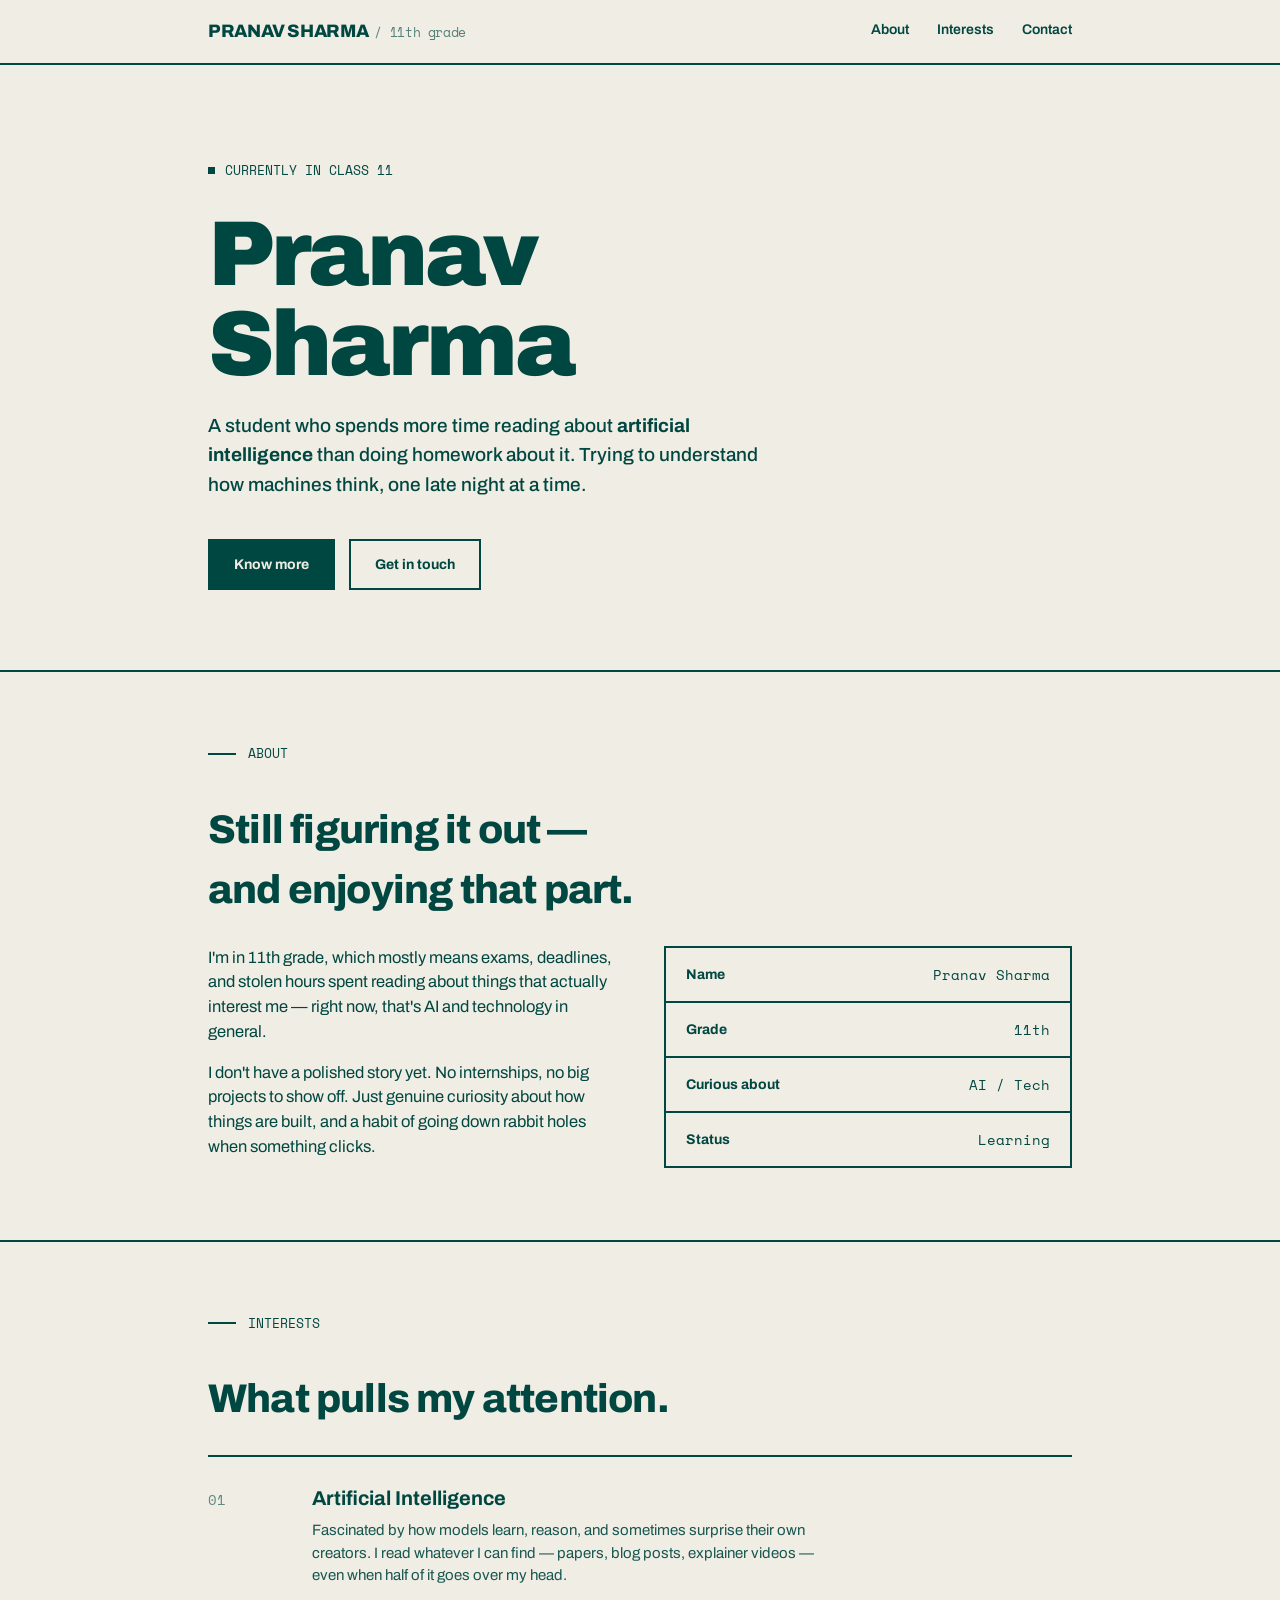
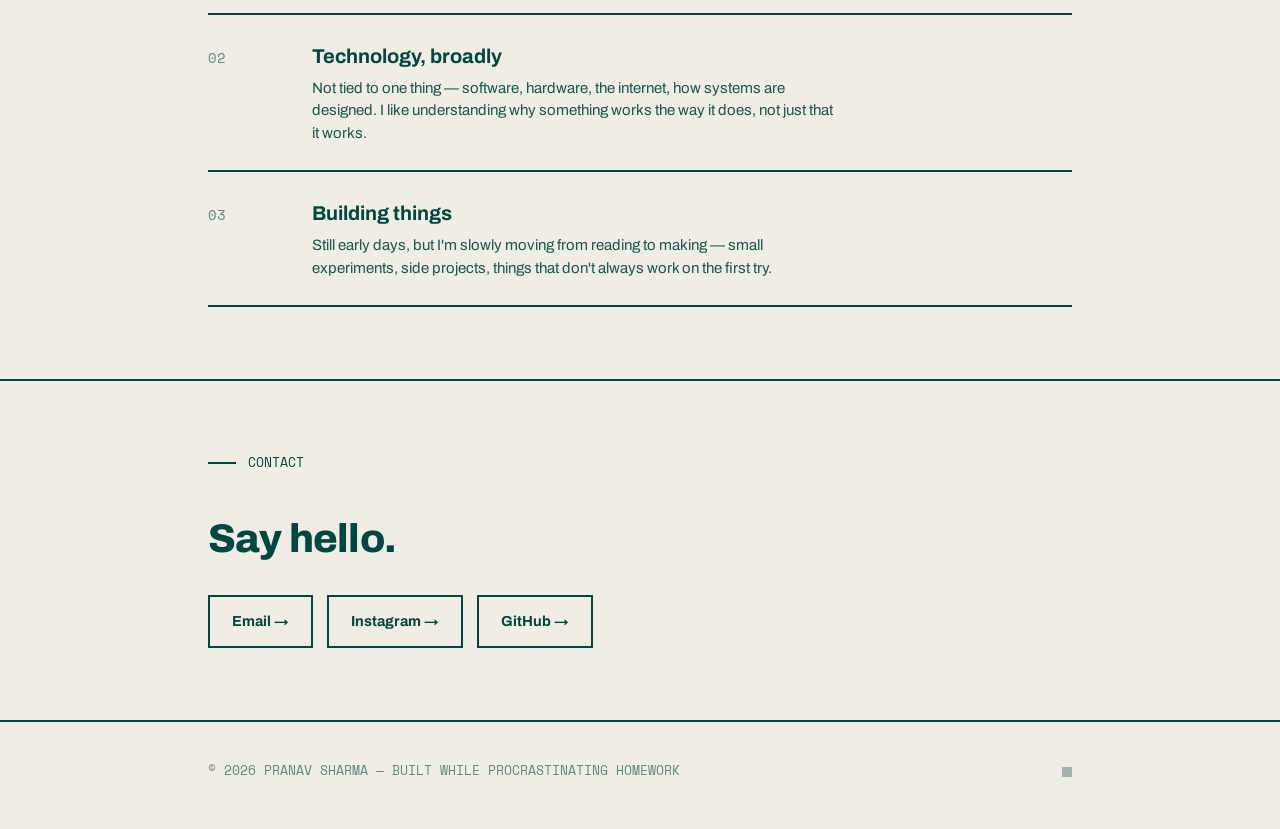
==== commit 78065c2a: "done" ====
--- a/index.html
+++ b/index.html
@@ -294,7 +294,7 @@
 <header class="hero">
   <div class="wrap">
     <div class="hero-index"><span class="dot"></span>CURRENTLY IN CLASS 11</div>
-    <h1>Pranav<br>Sharma.</h1>
+    <h1>Pranav<br>Sharma</h1>
     <p class="role">A student who spends more time reading about <b>artificial intelligence</b> than doing homework about it. Trying to understand how machines think, one late night at a time.</p>
     <div class="hero-cta">
       <a href="#about" class="btn solid">Know more</a>
@@ -358,8 +358,8 @@
     <h2>Say hello.</h2>
     <div class="contact-row">
       <a href="mailto:pranav.sharma@example.com">Email →</a>
-      <a href="#" target="_blank">Instagram →</a>
-      <a href="#" target="_blank">GitHub →</a>
+      <a href="https://instagram.com/pranavsharma.io" target="_blank">Instagram →</a>
+      <a href="https://github.com/pranavsharma-io" target="_blank">GitHub →</a>
     </div>
   </div>
 </section>
